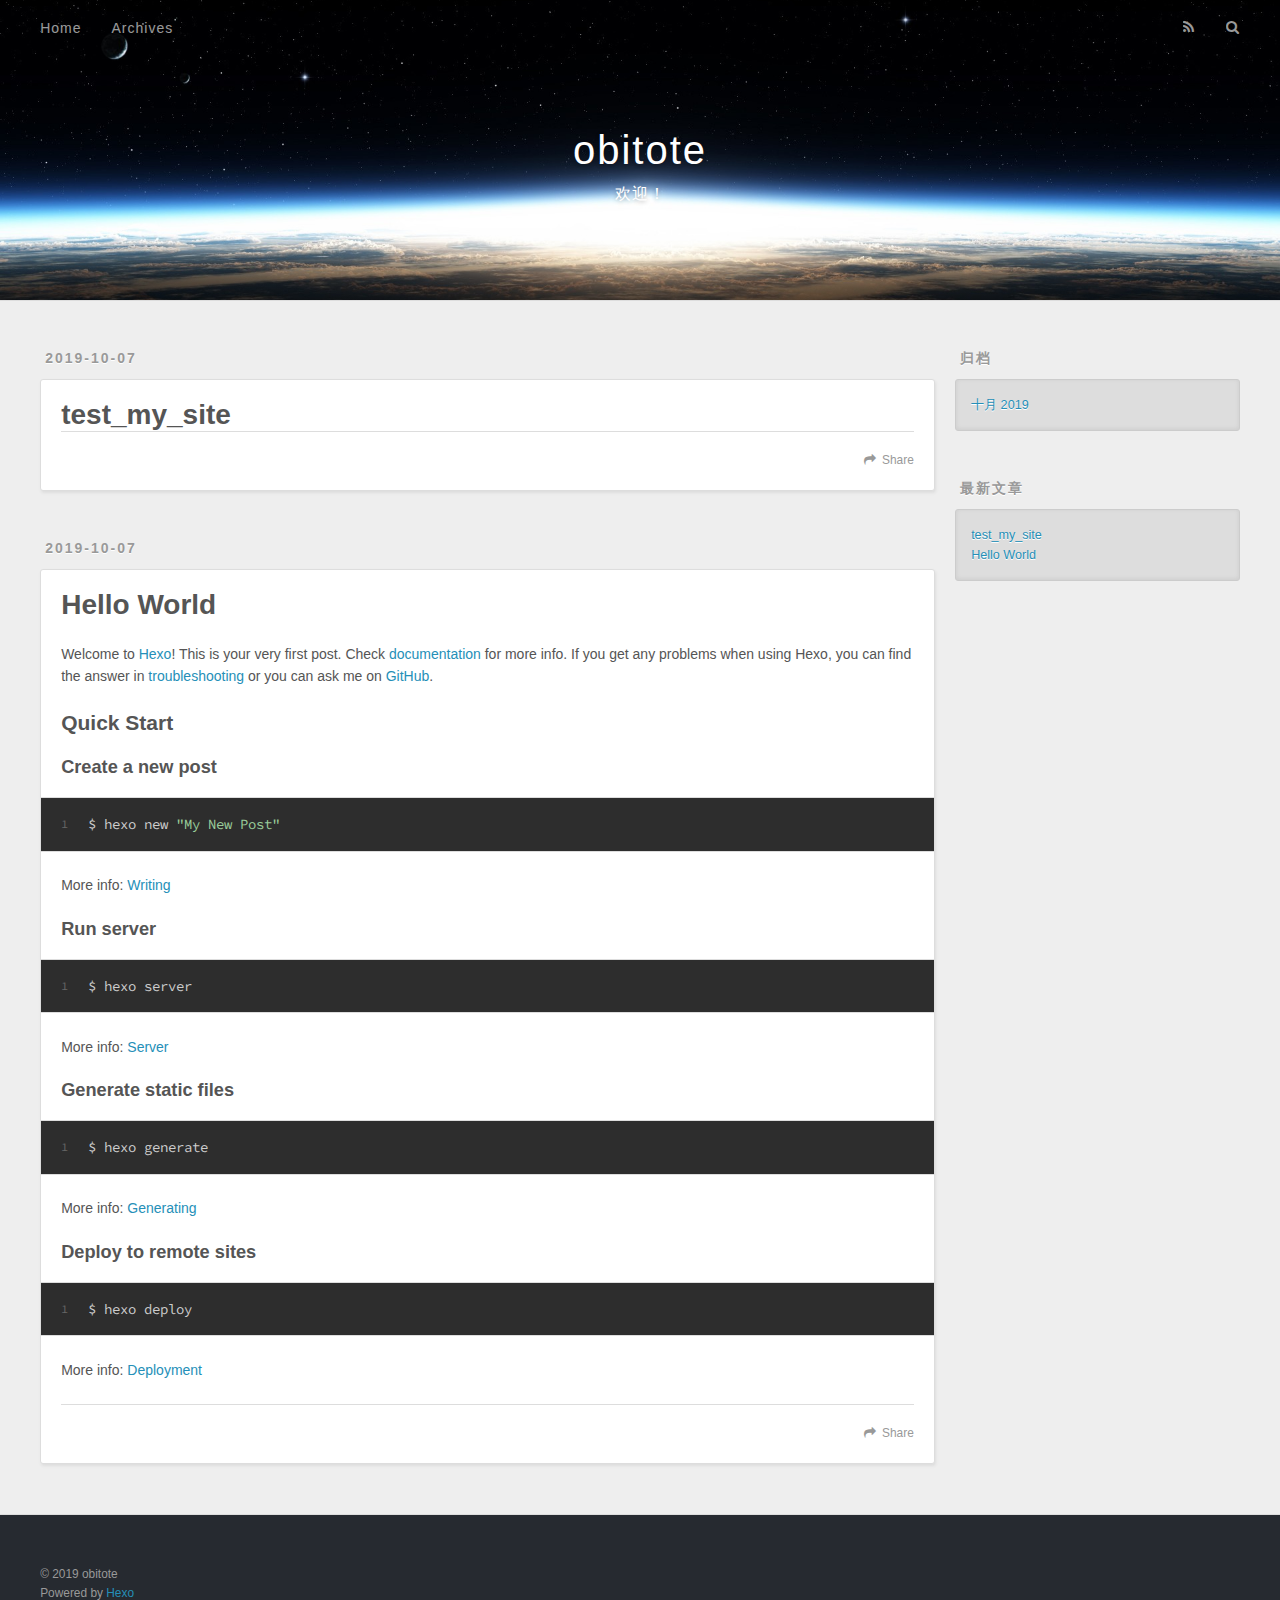
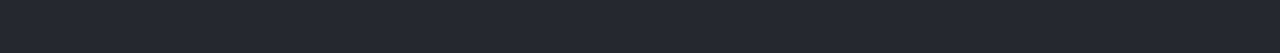
==== index.html @ b4981d72 "Site updated: 2019-10-07 01:46:26" ====
<!DOCTYPE html>
<html>
<head><meta name="generator" content="Hexo 3.9.0">
  <meta charset="utf-8">
  

  
  <title>obitote</title>
  <meta name="viewport" content="width=device-width, initial-scale=1, maximum-scale=1">
  <meta name="description" content="个人笔记记录">
<meta property="og:type" content="website">
<meta property="og:title" content="obitote">
<meta property="og:url" content="http://yoursite.com/index.html">
<meta property="og:site_name" content="obitote">
<meta property="og:description" content="个人笔记记录">
<meta property="og:locale" content="zh-CN">
<meta name="twitter:card" content="summary">
<meta name="twitter:title" content="obitote">
<meta name="twitter:description" content="个人笔记记录">
  
    <link rel="alternate" href="/atom.xml" title="obitote" type="application/atom+xml">
  
  
    <link rel="icon" href="/favicon.png">
  
  
    <link href="//fonts.googleapis.com/css?family=Source+Code+Pro" rel="stylesheet" type="text/css">
  
  <link rel="stylesheet" href="/css/style.css">
</head>
</html>
<body>
  <div id="container">
    <div id="wrap">
      <header id="header">
  <div id="banner"></div>
  <div id="header-outer" class="outer">
    <div id="header-title" class="inner">
      <h1 id="logo-wrap">
        <a href="/" id="logo">obitote</a>
      </h1>
      
        <h2 id="subtitle-wrap">
          <a href="/" id="subtitle">欢迎！</a>
        </h2>
      
    </div>
    <div id="header-inner" class="inner">
      <nav id="main-nav">
        <a id="main-nav-toggle" class="nav-icon"></a>
        
          <a class="main-nav-link" href="/">Home</a>
        
          <a class="main-nav-link" href="/archives">Archives</a>
        
      </nav>
      <nav id="sub-nav">
        
          <a id="nav-rss-link" class="nav-icon" href="/atom.xml" title="RSS Feed"></a>
        
        <a id="nav-search-btn" class="nav-icon" title="搜索"></a>
      </nav>
      <div id="search-form-wrap">
        <form action="//google.com/search" method="get" accept-charset="UTF-8" class="search-form"><input type="search" name="q" class="search-form-input" placeholder="Search"><button type="submit" class="search-form-submit">&#xF002;</button><input type="hidden" name="sitesearch" value="http://yoursite.com"></form>
      </div>
    </div>
  </div>
</header>
      <div class="outer">
        <section id="main">
  
    <article id="post-test-my-site" class="article article-type-post" itemscope itemprop="blogPost">
  <div class="article-meta">
    <a href="/2019/10/07/test-my-site/" class="article-date">
  <time datetime="2019-10-06T16:44:00.000Z" itemprop="datePublished">2019-10-07</time>
</a>
    
  </div>
  <div class="article-inner">
    
    
      <header class="article-header">
        
  
    <h1 itemprop="name">
      <a class="article-title" href="/2019/10/07/test-my-site/">test_my_site</a>
    </h1>
  

      </header>
    
    <div class="article-entry" itemprop="articleBody">
      
        
      
    </div>
    <footer class="article-footer">
      <a data-url="http://yoursite.com/2019/10/07/test-my-site/" data-id="ck1fa2sof0000igullxaq047h" class="article-share-link">Share</a>
      
      
    </footer>
  </div>
  
</article>


  
    <article id="post-hello-world" class="article article-type-post" itemscope itemprop="blogPost">
  <div class="article-meta">
    <a href="/2019/10/07/hello-world/" class="article-date">
  <time datetime="2019-10-06T16:20:06.942Z" itemprop="datePublished">2019-10-07</time>
</a>
    
  </div>
  <div class="article-inner">
    
    
      <header class="article-header">
        
  
    <h1 itemprop="name">
      <a class="article-title" href="/2019/10/07/hello-world/">Hello World</a>
    </h1>
  

      </header>
    
    <div class="article-entry" itemprop="articleBody">
      
        <p>Welcome to <a href="https://hexo.io/" target="_blank" rel="noopener">Hexo</a>! This is your very first post. Check <a href="https://hexo.io/docs/" target="_blank" rel="noopener">documentation</a> for more info. If you get any problems when using Hexo, you can find the answer in <a href="https://hexo.io/docs/troubleshooting.html" target="_blank" rel="noopener">troubleshooting</a> or you can ask me on <a href="https://github.com/hexojs/hexo/issues" target="_blank" rel="noopener">GitHub</a>.</p>
<h2 id="Quick-Start"><a href="#Quick-Start" class="headerlink" title="Quick Start"></a>Quick Start</h2><h3 id="Create-a-new-post"><a href="#Create-a-new-post" class="headerlink" title="Create a new post"></a>Create a new post</h3><figure class="highlight bash"><table><tr><td class="gutter"><pre><span class="line">1</span><br></pre></td><td class="code"><pre><span class="line">$ hexo new <span class="string">"My New Post"</span></span><br></pre></td></tr></table></figure>

<p>More info: <a href="https://hexo.io/docs/writing.html" target="_blank" rel="noopener">Writing</a></p>
<h3 id="Run-server"><a href="#Run-server" class="headerlink" title="Run server"></a>Run server</h3><figure class="highlight bash"><table><tr><td class="gutter"><pre><span class="line">1</span><br></pre></td><td class="code"><pre><span class="line">$ hexo server</span><br></pre></td></tr></table></figure>

<p>More info: <a href="https://hexo.io/docs/server.html" target="_blank" rel="noopener">Server</a></p>
<h3 id="Generate-static-files"><a href="#Generate-static-files" class="headerlink" title="Generate static files"></a>Generate static files</h3><figure class="highlight bash"><table><tr><td class="gutter"><pre><span class="line">1</span><br></pre></td><td class="code"><pre><span class="line">$ hexo generate</span><br></pre></td></tr></table></figure>

<p>More info: <a href="https://hexo.io/docs/generating.html" target="_blank" rel="noopener">Generating</a></p>
<h3 id="Deploy-to-remote-sites"><a href="#Deploy-to-remote-sites" class="headerlink" title="Deploy to remote sites"></a>Deploy to remote sites</h3><figure class="highlight bash"><table><tr><td class="gutter"><pre><span class="line">1</span><br></pre></td><td class="code"><pre><span class="line">$ hexo deploy</span><br></pre></td></tr></table></figure>

<p>More info: <a href="https://hexo.io/docs/deployment.html" target="_blank" rel="noopener">Deployment</a></p>

      
    </div>
    <footer class="article-footer">
      <a data-url="http://yoursite.com/2019/10/07/hello-world/" data-id="ck1fa2sok0001igul1ywec2we" class="article-share-link">Share</a>
      
      
    </footer>
  </div>
  
</article>


  


</section>
        
          <aside id="sidebar">
  
    

  
    

  
    
  
    
  <div class="widget-wrap">
    <h3 class="widget-title">归档</h3>
    <div class="widget">
      <ul class="archive-list"><li class="archive-list-item"><a class="archive-list-link" href="/archives/2019/10/">十月 2019</a></li></ul>
    </div>
  </div>


  
    
  <div class="widget-wrap">
    <h3 class="widget-title">最新文章</h3>
    <div class="widget">
      <ul>
        
          <li>
            <a href="/2019/10/07/test-my-site/">test_my_site</a>
          </li>
        
          <li>
            <a href="/2019/10/07/hello-world/">Hello World</a>
          </li>
        
      </ul>
    </div>
  </div>

  
</aside>
        
      </div>
      <footer id="footer">
  
  <div class="outer">
    <div id="footer-info" class="inner">
      &copy; 2019 obitote<br>
      Powered by <a href="http://hexo.io/" target="_blank">Hexo</a>
    </div>
  </div>
</footer>
    </div>
    <nav id="mobile-nav">
  
    <a href="/" class="mobile-nav-link">Home</a>
  
    <a href="/archives" class="mobile-nav-link">Archives</a>
  
</nav>
    

<script src="//ajax.googleapis.com/ajax/libs/jquery/2.0.3/jquery.min.js"></script>


  <link rel="stylesheet" href="/fancybox/jquery.fancybox.css">
  <script src="/fancybox/jquery.fancybox.pack.js"></script>


<script src="/js/script.js"></script>



  </div>
</body>
</html>
---- css/style.css ----
body {
  width: 100%;
}
body:before,
body:after {
  content: "";
  display: table;
}
body:after {
  clear: both;
}
html,
body,
div,
span,
applet,
object,
iframe,
h1,
h2,
h3,
h4,
h5,
h6,
p,
blockquote,
pre,
a,
abbr,
acronym,
address,
big,
cite,
code,
del,
dfn,
em,
img,
ins,
kbd,
q,
s,
samp,
small,
strike,
strong,
sub,
sup,
tt,
var,
dl,
dt,
dd,
ol,
ul,
li,
fieldset,
form,
label,
legend,
table,
caption,
tbody,
tfoot,
thead,
tr,
th,
td {
  margin: 0;
  padding: 0;
  border: 0;
  outline: 0;
  font-weight: inherit;
  font-style: inherit;
  font-family: inherit;
  font-size: 100%;
  vertical-align: baseline;
}
body {
  line-height: 1;
  color: #000;
  background: #fff;
}
ol,
ul {
  list-style: none;
}
table {
  border-collapse: separate;
  border-spacing: 0;
  vertical-align: middle;
}
caption,
th,
td {
  text-align: left;
  font-weight: normal;
  vertical-align: middle;
}
a img {
  border: none;
}
input,
button {
  margin: 0;
  padding: 0;
}
input::-moz-focus-inner,
button::-moz-focus-inner {
  border: 0;
  padding: 0;
}
@font-face {
  font-family: FontAwesome;
  font-style: normal;
  font-weight: normal;
  src: url("fonts/fontawesome-webfont.eot?v=#4.0.3");
  src: url("fonts/fontawesome-webfont.eot?#iefix&v=#4.0.3") format("embedded-opentype"), url("fonts/fontawesome-webfont.woff?v=#4.0.3") format("woff"), url("fonts/fontawesome-webfont.ttf?v=#4.0.3") format("truetype"), url("fonts/fontawesome-webfont.svg#fontawesomeregular?v=#4.0.3") format("svg");
}
html,
body,
#container {
  height: 100%;
}
body {
  background: #eee;
  font: 14px -apple-system, BlinkMacSystemFont, "Segoe UI", "Roboto", "Oxygen", "Ubuntu", "Cantarell", "Fira Sans", "Droid Sans", "Helvetica Neue", sans-serif;
  -webkit-text-size-adjust: 100%;
}
.outer {
  max-width: 1220px;
  margin: 0 auto;
  padding: 0 20px;
}
.outer:before,
.outer:after {
  content: "";
  display: table;
}
.outer:after {
  clear: both;
}
.inner {
  display: inline;
  float: left;
  width: 98.33333333333333%;
  margin: 0 0.833333333333333%;
}
.left,
.alignleft {
  float: left;
}
.right,
.alignright {
  float: right;
}
.clear {
  clear: both;
}
#container {
  position: relative;
}
.mobile-nav-on {
  overflow: hidden;
}
#wrap {
  height: 100%;
  width: 100%;
  position: absolute;
  top: 0;
  left: 0;
  -webkit-transition: 0.2s ease-out;
  -moz-transition: 0.2s ease-out;
  -ms-transition: 0.2s ease-out;
  transition: 0.2s ease-out;
  z-index: 1;
  background: #eee;
}
.mobile-nav-on #wrap {
  left: 280px;
}
@media screen and (min-width: 768px) {
  #main {
    display: inline;
    float: left;
    width: 73.33333333333333%;
    margin: 0 0.833333333333333%;
  }
}
.article-date,
.article-category-link,
.archive-year,
.widget-title {
  text-decoration: none;
  text-transform: uppercase;
  letter-spacing: 2px;
  color: #999;
  margin-bottom: 1em;
  margin-left: 5px;
  line-height: 1em;
  text-shadow: 0 1px #fff;
  font-weight: bold;
}
.article-inner,
.archive-article-inner {
  background: #fff;
  -webkit-box-shadow: 1px 2px 3px #ddd;
  box-shadow: 1px 2px 3px #ddd;
  border: 1px solid #ddd;
  border-radius: 3px;
}
.article-entry h1,
.widget h1 {
  font-size: 2em;
}
.article-entry h2,
.widget h2 {
  font-size: 1.5em;
}
.article-entry h3,
.widget h3 {
  font-size: 1.3em;
}
.article-entry h4,
.widget h4 {
  font-size: 1.2em;
}
.article-entry h5,
.widget h5 {
  font-size: 1em;
}
.article-entry h6,
.widget h6 {
  font-size: 1em;
  color: #999;
}
.article-entry hr,
.widget hr {
  border: 1px dashed #ddd;
}
.article-entry strong,
.widget strong {
  font-weight: bold;
}
.article-entry em,
.widget em,
.article-entry cite,
.widget cite {
  font-style: italic;
}
.article-entry sup,
.widget sup,
.article-entry sub,
.widget sub {
  font-size: 0.75em;
  line-height: 0;
  position: relative;
  vertical-align: baseline;
}
.article-entry sup,
.widget sup {
  top: -0.5em;
}
.article-entry sub,
.widget sub {
  bottom: -0.2em;
}
.article-entry small,
.widget small {
  font-size: 0.85em;
}
.article-entry acronym,
.widget acronym,
.article-entry abbr,
.widget abbr {
  border-bottom: 1px dotted;
}
.article-entry ul,
.widget ul,
.article-entry ol,
.widget ol,
.article-entry dl,
.widget dl {
  margin: 0 20px;
  line-height: 1.6em;
}
.article-entry ul ul,
.widget ul ul,
.article-entry ol ul,
.widget ol ul,
.article-entry ul ol,
.widget ul ol,
.article-entry ol ol,
.widget ol ol {
  margin-top: 0;
  margin-bottom: 0;
}
.article-entry ul,
.widget ul {
  list-style: disc;
}
.article-entry ol,
.widget ol {
  list-style: decimal;
}
.article-entry dt,
.widget dt {
  font-weight: bold;
}
#header {
  height: 300px;
  position: relative;
  border-bottom: 1px solid #ddd;
}
#header:before,
#header:after {
  content: "";
  position: absolute;
  left: 0;
  right: 0;
  height: 40px;
}
#header:before {
  top: 0;
  background: -webkit-linear-gradient(rgba(0,0,0,0.2), transparent);
  background: -moz-linear-gradient(rgba(0,0,0,0.2), transparent);
  background: -ms-linear-gradient(rgba(0,0,0,0.2), transparent);
  background: linear-gradient(rgba(0,0,0,0.2), transparent);
}
#header:after {
  bottom: 0;
  background: -webkit-linear-gradient(transparent, rgba(0,0,0,0.2));
  background: -moz-linear-gradient(transparent, rgba(0,0,0,0.2));
  background: -ms-linear-gradient(transparent, rgba(0,0,0,0.2));
  background: linear-gradient(transparent, rgba(0,0,0,0.2));
}
#header-outer {
  height: 100%;
  position: relative;
}
#header-inner {
  position: relative;
  overflow: hidden;
}
#banner {
  position: absolute;
  top: 0;
  left: 0;
  width: 100%;
  height: 100%;
  background: url("images/banner.jpg") center #000;
  -webkit-background-size: cover;
  -moz-background-size: cover;
  background-size: cover;
  z-index: -1;
}
#header-title {
  text-align: center;
  height: 40px;
  position: absolute;
  top: 50%;
  left: 0;
  margin-top: -20px;
}
#logo,
#subtitle {
  text-decoration: none;
  color: #fff;
  font-weight: 300;
  text-shadow: 0 1px 4px rgba(0,0,0,0.3);
}
#logo {
  font-size: 40px;
  line-height: 40px;
  letter-spacing: 2px;
}
#subtitle {
  font-size: 16px;
  line-height: 16px;
  letter-spacing: 1px;
}
#subtitle-wrap {
  margin-top: 16px;
}
#main-nav {
  float: left;
  margin-left: -15px;
}
.nav-icon,
.main-nav-link {
  float: left;
  color: #fff;
  opacity: 0.6;
  text-decoration: none;
  text-shadow: 0 1px rgba(0,0,0,0.2);
  -webkit-transition: opacity 0.2s;
  -moz-transition: opacity 0.2s;
  -ms-transition: opacity 0.2s;
  transition: opacity 0.2s;
  display: block;
  padding: 20px 15px;
}
.nav-icon:hover,
.main-nav-link:hover {
  opacity: 1;
}
.nav-icon {
  font-family: FontAwesome;
  text-align: center;
  font-size: 14px;
  width: 14px;
  height: 14px;
  padding: 20px 15px;
  position: relative;
  cursor: pointer;
}
.main-nav-link {
  font-weight: 300;
  letter-spacing: 1px;
}
@media screen and (max-width: 479px) {
  .main-nav-link {
    display: none;
  }
}
#main-nav-toggle {
  display: none;
}
#main-nav-toggle:before {
  content: "\f0c9";
}
@media screen and (max-width: 479px) {
  #main-nav-toggle {
    display: block;
  }
}
#sub-nav {
  float: right;
  margin-right: -15px;
}
#nav-rss-link:before {
  content: "\f09e";
}
#nav-search-btn:before {
  content: "\f002";
}
#search-form-wrap {
  position: absolute;
  top: 15px;
  width: 150px;
  height: 30px;
  right: -150px;
  opacity: 0;
  -webkit-transition: 0.2s ease-out;
  -moz-transition: 0.2s ease-out;
  -ms-transition: 0.2s ease-out;
  transition: 0.2s ease-out;
}
#search-form-wrap.on {
  opacity: 1;
  right: 0;
}
@media screen and (max-width: 479px) {
  #search-form-wrap {
    width: 100%;
    right: -100%;
  }
}
.search-form {
  position: absolute;
  top: 0;
  left: 0;
  right: 0;
  background: #fff;
  padding: 5px 15px;
  border-radius: 15px;
  -webkit-box-shadow: 0 0 10px rgba(0,0,0,0.3);
  box-shadow: 0 0 10px rgba(0,0,0,0.3);
}
.search-form-input {
  border: none;
  background: none;
  color: #555;
  width: 100%;
  font: 13px -apple-system, BlinkMacSystemFont, "Segoe UI", "Roboto", "Oxygen", "Ubuntu", "Cantarell", "Fira Sans", "Droid Sans", "Helvetica Neue", sans-serif;
  outline: none;
}
.search-form-input::-webkit-search-results-decoration,
.search-form-input::-webkit-search-cancel-button {
  -webkit-appearance: none;
}
.search-form-submit {
  position: absolute;
  top: 50%;
  right: 10px;
  margin-top: -7px;
  font: 13px FontAwesome;
  border: none;
  background: none;
  color: #bbb;
  cursor: pointer;
}
.search-form-submit:hover,
.search-form-submit:focus {
  color: #777;
}
.article {
  margin: 50px 0;
}
.article-inner {
  overflow: hidden;
}
.article-meta:before,
.article-meta:after {
  content: "";
  display: table;
}
.article-meta:after {
  clear: both;
}
.article-date {
  float: left;
}
.article-category {
  float: left;
  line-height: 1em;
  color: #ccc;
  text-shadow: 0 1px #fff;
  margin-left: 8px;
}
.article-category:before {
  content: "\2022";
}
.article-category-link {
  margin: 0 12px 1em;
}
.article-header {
  padding: 20px 20px 0;
}
.article-title {
  text-decoration: none;
  font-size: 2em;
  font-weight: bold;
  color: #555;
  line-height: 1.1em;
  -webkit-transition: color 0.2s;
  -moz-transition: color 0.2s;
  -ms-transition: color 0.2s;
  transition: color 0.2s;
}
a.article-title:hover {
  color: #258fb8;
}
.article-entry {
  color: #555;
  padding: 0 20px;
}
.article-entry:before,
.article-entry:after {
  content: "";
  display: table;
}
.article-entry:after {
  clear: both;
}
.article-entry p,
.article-entry table {
  line-height: 1.6em;
  margin: 1.6em 0;
}
.article-entry h1,
.article-entry h2,
.article-entry h3,
.article-entry h4,
.article-entry h5,
.article-entry h6 {
  font-weight: bold;
}
.article-entry h1,
.article-entry h2,
.article-entry h3,
.article-entry h4,
.article-entry h5,
.article-entry h6 {
  line-height: 1.1em;
  margin: 1.1em 0;
}
.article-entry a {
  color: #258fb8;
  text-decoration: none;
}
.article-entry a:hover {
  text-decoration: underline;
}
.article-entry ul,
.article-entry ol,
.article-entry dl {
  margin-top: 1.6em;
  margin-bottom: 1.6em;
}
.article-entry img,
.article-entry video {
  max-width: 100%;
  height: auto;
  display: block;
  margin: auto;
}
.article-entry iframe {
  border: none;
}
.article-entry table {
  width: 100%;
  border-collapse: collapse;
  border-spacing: 0;
}
.article-entry th {
  font-weight: bold;
  border-bottom: 3px solid #ddd;
  padding-bottom: 0.5em;
}
.article-entry td {
  border-bottom: 1px solid #ddd;
  padding: 10px 0;
}
.article-entry blockquote {
  font-family: Georgia, "Times New Roman", serif;
  font-size: 1.4em;
  margin: 1.6em 20px;
  text-align: center;
}
.article-entry blockquote footer {
  font-size: 14px;
  margin: 1.6em 0;
  font-family: -apple-system, BlinkMacSystemFont, "Segoe UI", "Roboto", "Oxygen", "Ubuntu", "Cantarell", "Fira Sans", "Droid Sans", "Helvetica Neue", sans-serif;
}
.article-entry blockquote footer cite:before {
  content: "—";
  padding: 0 0.5em;
}
.article-entry .pullquote {
  text-align: left;
  width: 45%;
  margin: 0;
}
.article-entry .pullquote.left {
  margin-left: 0.5em;
  margin-right: 1em;
}
.article-entry .pullquote.right {
  margin-right: 0.5em;
  margin-left: 1em;
}
.article-entry .caption {
  color: #999;
  display: block;
  font-size: 0.9em;
  margin-top: 0.5em;
  position: relative;
  text-align: center;
}
.article-entry .video-container {
  position: relative;
  padding-top: 56.25%;
  height: 0;
  overflow: hidden;
}
.article-entry .video-container iframe,
.article-entry .video-container object,
.article-entry .video-container embed {
  position: absolute;
  top: 0;
  left: 0;
  width: 100%;
  height: 100%;
  margin-top: 0;
}
.article-more-link a {
  display: inline-block;
  line-height: 1em;
  padding: 6px 15px;
  border-radius: 15px;
  background: #eee;
  color: #999;
  text-shadow: 0 1px #fff;
  text-decoration: none;
}
.article-more-link a:hover {
  background: #258fb8;
  color: #fff;
  text-decoration: none;
  text-shadow: 0 1px #1e7293;
}
.article-footer {
  font-size: 0.85em;
  line-height: 1.6em;
  border-top: 1px solid #ddd;
  padding-top: 1.6em;
  margin: 0 20px 20px;
}
.article-footer:before,
.article-footer:after {
  content: "";
  display: table;
}
.article-footer:after {
  clear: both;
}
.article-footer a {
  color: #999;
  text-decoration: none;
}
.article-footer a:hover {
  color: #555;
}
.article-tag-list-item {
  float: left;
  margin-right: 10px;
}
.article-tag-list-link:before {
  content: "#";
}
.article-comment-link {
  float: right;
}
.article-comment-link:before {
  content: "\f075";
  font-family: FontAwesome;
  padding-right: 8px;
}
.article-share-link {
  cursor: pointer;
  float: right;
  margin-left: 20px;
}
.article-share-link:before {
  content: "\f064";
  font-family: FontAwesome;
  padding-right: 6px;
}
#article-nav {
  position: relative;
}
#article-nav:before,
#article-nav:after {
  content: "";
  display: table;
}
#article-nav:after {
  clear: both;
}
@media screen and (min-width: 768px) {
  #article-nav {
    margin: 50px 0;
  }
  #article-nav:before {
    width: 8px;
    height: 8px;
    position: absolute;
    top: 50%;
    left: 50%;
    margin-top: -4px;
    margin-left: -4px;
    content: "";
    border-radius: 50%;
    background: #ddd;
    -webkit-box-shadow: 0 1px 2px #fff;
    box-shadow: 0 1px 2px #fff;
  }
}
.article-nav-link-wrap {
  text-decoration: none;
  text-shadow: 0 1px #fff;
  color: #999;
  -webkit-box-sizing: border-box;
  -moz-box-sizing: border-box;
  box-sizing: border-box;
  margin-top: 50px;
  text-align: center;
  display: block;
}
.article-nav-link-wrap:hover {
  color: #555;
}
@media screen and (min-width: 768px) {
  .article-nav-link-wrap {
    width: 50%;
    margin-top: 0;
  }
}
@media screen and (min-width: 768px) {
  #article-nav-newer {
    float: left;
    text-align: right;
    padding-right: 20px;
  }
}
@media screen and (min-width: 768px) {
  #article-nav-older {
    float: right;
    text-align: left;
    padding-left: 20px;
  }
}
.article-nav-caption {
  text-transform: uppercase;
  letter-spacing: 2px;
  color: #ddd;
  line-height: 1em;
  font-weight: bold;
}
#article-nav-newer .article-nav-caption {
  margin-right: -2px;
}
.article-nav-title {
  font-size: 0.85em;
  line-height: 1.6em;
  margin-top: 0.5em;
}
.article-share-box {
  position: absolute;
  display: none;
  background: #fff;
  -webkit-box-shadow: 1px 2px 10px rgba(0,0,0,0.2);
  box-shadow: 1px 2px 10px rgba(0,0,0,0.2);
  border-radius: 3px;
  margin-left: -145px;
  overflow: hidden;
  z-index: 1;
}
.article-share-box.on {
  display: block;
}
.article-share-input {
  width: 100%;
  background: none;
  -webkit-box-sizing: border-box;
  -moz-box-sizing: border-box;
  box-sizing: border-box;
  font: 14px -apple-system, BlinkMacSystemFont, "Segoe UI", "Roboto", "Oxygen", "Ubuntu", "Cantarell", "Fira Sans", "Droid Sans", "Helvetica Neue", sans-serif;
  padding: 0 15px;
  color: #555;
  outline: none;
  border: 1px solid #ddd;
  border-radius: 3px 3px 0 0;
  height: 36px;
  line-height: 36px;
}
.article-share-links {
  background: #eee;
}
.article-share-links:before,
.article-share-links:after {
  content: "";
  display: table;
}
.article-share-links:after {
  clear: both;
}
.article-share-twitter,
.article-share-facebook,
.article-share-pinterest,
.article-share-google {
  width: 50px;
  height: 36px;
  display: block;
  float: left;
  position: relative;
  color: #999;
  text-shadow: 0 1px #fff;
}
.article-share-twitter:before,
.article-share-facebook:before,
.article-share-pinterest:before,
.article-share-google:before {
  font-size: 20px;
  font-family: FontAwesome;
  width: 20px;
  height: 20px;
  position: absolute;
  top: 50%;
  left: 50%;
  margin-top: -10px;
  margin-left: -10px;
  text-align: center;
}
.article-share-twitter:hover,
.article-share-facebook:hover,
.article-share-pinterest:hover,
.article-share-google:hover {
  color: #fff;
}
.article-share-twitter:before {
  content: "\f099";
}
.article-share-twitter:hover {
  background: #00aced;
  text-shadow: 0 1px #008abe;
}
.article-share-facebook:before {
  content: "\f09a";
}
.article-share-facebook:hover {
  background: #3b5998;
  text-shadow: 0 1px #2f477a;
}
.article-share-pinterest:before {
  content: "\f0d2";
}
.article-share-pinterest:hover {
  background: #cb2027;
  text-shadow: 0 1px #a21a1f;
}
.article-share-google:before {
  content: "\f0d5";
}
.article-share-google:hover {
  background: #dd4b39;
  text-shadow: 0 1px #be3221;
}
.article-gallery {
  background: #000;
  position: relative;
}
.article-gallery-photos {
  position: relative;
  overflow: hidden;
}
.article-gallery-img {
  display: none;
  max-width: 100%;
}
.article-gallery-img:first-child {
  display: block;
}
.article-gallery-img.loaded {
  position: absolute;
  display: block;
}
.article-gallery-img img {
  display: block;
  max-width: 100%;
  margin: 0 auto;
}
#comments {
  background: #fff;
  -webkit-box-shadow: 1px 2px 3px #ddd;
  box-shadow: 1px 2px 3px #ddd;
  padding: 20px;
  border: 1px solid #ddd;
  border-radius: 3px;
  margin: 50px 0;
}
#comments a {
  color: #258fb8;
}
.archives-wrap {
  margin: 50px 0;
}
.archives:before,
.archives:after {
  content: "";
  display: table;
}
.archives:after {
  clear: both;
}
.archive-year-wrap {
  margin-bottom: 1em;
}
.archives {
  -webkit-column-gap: 10px;
  -moz-column-gap: 10px;
  column-gap: 10px;
}
@media screen and (min-width: 480px) and (max-width: 767px) {
  .archives {
    -webkit-column-count: 2;
    -moz-column-count: 2;
    column-count: 2;
  }
}
@media screen and (min-width: 768px) {
  .archives {
    -webkit-column-count: 3;
    -moz-column-count: 3;
    column-count: 3;
  }
}
.archive-article {
  -webkit-column-break-inside: avoid;
  page-break-inside: avoid;
  overflow: hidden;
  break-inside: avoid-column;
}
.archive-article-inner {
  padding: 10px;
  margin-bottom: 15px;
}
.archive-article-title {
  text-decoration: none;
  font-weight: bold;
  color: #555;
  -webkit-transition: color 0.2s;
  -moz-transition: color 0.2s;
  -ms-transition: color 0.2s;
  transition: color 0.2s;
  line-height: 1.6em;
}
.archive-article-title:hover {
  color: #258fb8;
}
.archive-article-footer {
  margin-top: 1em;
}
.archive-article-date {
  color: #999;
  text-decoration: none;
  font-size: 0.85em;
  line-height: 1em;
  margin-bottom: 0.5em;
  display: block;
}
#page-nav {
  margin: 50px auto;
  background: #fff;
  -webkit-box-shadow: 1px 2px 3px #ddd;
  box-shadow: 1px 2px 3px #ddd;
  border: 1px solid #ddd;
  border-radius: 3px;
  text-align: center;
  color: #999;
  overflow: hidden;
}
#page-nav:before,
#page-nav:after {
  content: "";
  display: table;
}
#page-nav:after {
  clear: both;
}
#page-nav a,
#page-nav span {
  padding: 10px 20px;
  line-height: 1;
  height: 2ex;
}
#page-nav a {
  color: #999;
  text-decoration: none;
}
#page-nav a:hover {
  background: #999;
  color: #fff;
}
#page-nav .prev {
  float: left;
}
#page-nav .next {
  float: right;
}
#page-nav .page-number {
  display: inline-block;
}
@media screen and (max-width: 479px) {
  #page-nav .page-number {
    display: none;
  }
}
#page-nav .current {
  color: #555;
  font-weight: bold;
}
#page-nav .space {
  color: #ddd;
}
#footer {
  background: #262a30;
  padding: 50px 0;
  border-top: 1px solid #ddd;
  color: #999;
}
#footer a {
  color: #258fb8;
  text-decoration: none;
}
#footer a:hover {
  text-decoration: underline;
}
#footer-info {
  line-height: 1.6em;
  font-size: 0.85em;
}
.article-entry pre,
.article-entry .highlight {
  background: #2d2d2d;
  margin: 0 -20px;
  padding: 15px 20px;
  border-style: solid;
  border-color: #ddd;
  border-width: 1px 0;
  overflow: auto;
  color: #ccc;
  line-height: 22.400000000000002px;
}
.article-entry .highlight .gutter pre,
.article-entry .gist .gist-file .gist-data .line-numbers {
  color: #666;
  font-size: 0.85em;
}
.article-entry pre,
.article-entry code {
  font-family: "Source Code Pro", Consolas, Monaco, Menlo, Consolas, monospace;
}
.article-entry code {
  background: #eee;
  text-shadow: 0 1px #fff;
  padding: 0 0.3em;
}
.article-entry pre code {
  background: none;
  text-shadow: none;
  padding: 0;
}
.article-entry .highlight pre {
  border: none;
  margin: 0;
  padding: 0;
}
.article-entry .highlight table {
  margin: 0;
  width: auto;
}
.article-entry .highlight td {
  border: none;
  padding: 0;
}
.article-entry .highlight figcaption {
  font-size: 0.85em;
  color: #999;
  line-height: 1em;
  margin-bottom: 1em;
}
.article-entry .highlight figcaption:before,
.article-entry .highlight figcaption:after {
  content: "";
  display: table;
}
.article-entry .highlight figcaption:after {
  clear: both;
}
.article-entry .highlight figcaption a {
  float: right;
}
.article-entry .highlight .gutter pre {
  text-align: right;
  padding-right: 20px;
}
.article-entry .highlight .line {
  height: 22.400000000000002px;
}
.article-entry .highlight .line.marked {
  background: #515151;
}
.article-entry .gist {
  margin: 0 -20px;
  border-style: solid;
  border-color: #ddd;
  border-width: 1px 0;
  background: #2d2d2d;
  padding: 15px 20px 15px 0;
}
.article-entry .gist .gist-file {
  border: none;
  font-family: "Source Code Pro", Consolas, Monaco, Menlo, Consolas, monospace;
  margin: 0;
}
.article-entry .gist .gist-file .gist-data {
  background: none;
  border: none;
}
.article-entry .gist .gist-file .gist-data .line-numbers {
  background: none;
  border: none;
  padding: 0 20px 0 0;
}
.article-entry .gist .gist-file .gist-data .line-data {
  padding: 0 !important;
}
.article-entry .gist .gist-file .highlight {
  margin: 0;
  padding: 0;
  border: none;
}
.article-entry .gist .gist-file .gist-meta {
  background: #2d2d2d;
  color: #999;
  font: 0.85em -apple-system, BlinkMacSystemFont, "Segoe UI", "Roboto", "Oxygen", "Ubuntu", "Cantarell", "Fira Sans", "Droid Sans", "Helvetica Neue", sans-serif;
  text-shadow: 0 0;
  padding: 0;
  margin-top: 1em;
  margin-left: 20px;
}
.article-entry .gist .gist-file .gist-meta a {
  color: #258fb8;
  font-weight: normal;
}
.article-entry .gist .gist-file .gist-meta a:hover {
  text-decoration: underline;
}
pre .comment,
pre .title {
  color: #999;
}
pre .variable,
pre .attribute,
pre .tag,
pre .regexp,
pre .ruby .constant,
pre .xml .tag .title,
pre .xml .pi,
pre .xml .doctype,
pre .html .doctype,
pre .css .id,
pre .css .class,
pre .css .pseudo {
  color: #f2777a;
}
pre .number,
pre .preprocessor,
pre .built_in,
pre .literal,
pre .params,
pre .constant {
  color: #f99157;
}
pre .class,
pre .ruby .class .title,
pre .css .rules .attribute {
  color: #9c9;
}
pre .string,
pre .value,
pre .inheritance,
pre .header,
pre .ruby .symbol,
pre .xml .cdata {
  color: #9c9;
}
pre .css .hexcolor {
  color: #6cc;
}
pre .function,
pre .python .decorator,
pre .python .title,
pre .ruby .function .title,
pre .ruby .title .keyword,
pre .perl .sub,
pre .javascript .title,
pre .coffeescript .title {
  color: #69c;
}
pre .keyword,
pre .javascript .function {
  color: #c9c;
}
@media screen and (max-width: 479px) {
  #mobile-nav {
    position: absolute;
    top: 0;
    left: 0;
    width: 280px;
    height: 100%;
    background: #191919;
    border-right: 1px solid #fff;
  }
}
@media screen and (max-width: 479px) {
  .mobile-nav-link {
    display: block;
    color: #999;
    text-decoration: none;
    padding: 15px 20px;
    font-weight: bold;
  }
  .mobile-nav-link:hover {
    color: #fff;
  }
}
@media screen and (min-width: 768px) {
  #sidebar {
    display: inline;
    float: left;
    width: 23.333333333333332%;
    margin: 0 0.833333333333333%;
  }
}
.widget-wrap {
  margin: 50px 0;
}
.widget {
  color: #777;
  text-shadow: 0 1px #fff;
  background: #ddd;
  -webkit-box-shadow: 0 -1px 4px #ccc inset;
  box-shadow: 0 -1px 4px #ccc inset;
  border: 1px solid #ccc;
  padding: 15px;
  border-radius: 3px;
}
.widget a {
  color: #258fb8;
  text-decoration: none;
}
.widget a:hover {
  text-decoration: underline;
}
.widget ul ul,
.widget ol ul,
.widget dl ul,
.widget ul ol,
.widget ol ol,
.widget dl ol,
.widget ul dl,
.widget ol dl,
.widget dl dl {
  margin-left: 15px;
  list-style: disc;
}
.widget {
  line-height: 1.6em;
  word-wrap: break-word;
  font-size: 0.9em;
}
.widget ul,
.widget ol {
  list-style: none;
  margin: 0;
}
.widget ul ul,
.widget ol ul,
.widget ul ol,
.widget ol ol {
  margin: 0 20px;
}
.widget ul ul,
.widget ol ul {
  list-style: disc;
}
.widget ul ol,
.widget ol ol {
  list-style: decimal;
}
.category-list-count,
.tag-list-count,
.archive-list-count {
  padding-left: 5px;
  color: #999;
  font-size: 0.85em;
}
.category-list-count:before,
.tag-list-count:before,
.archive-list-count:before {
  content: "(";
}
.category-list-count:after,
.tag-list-count:after,
.archive-list-count:after {
  content: ")";
}
.tagcloud a {
  margin-right: 5px;
  display: inline-block;
}
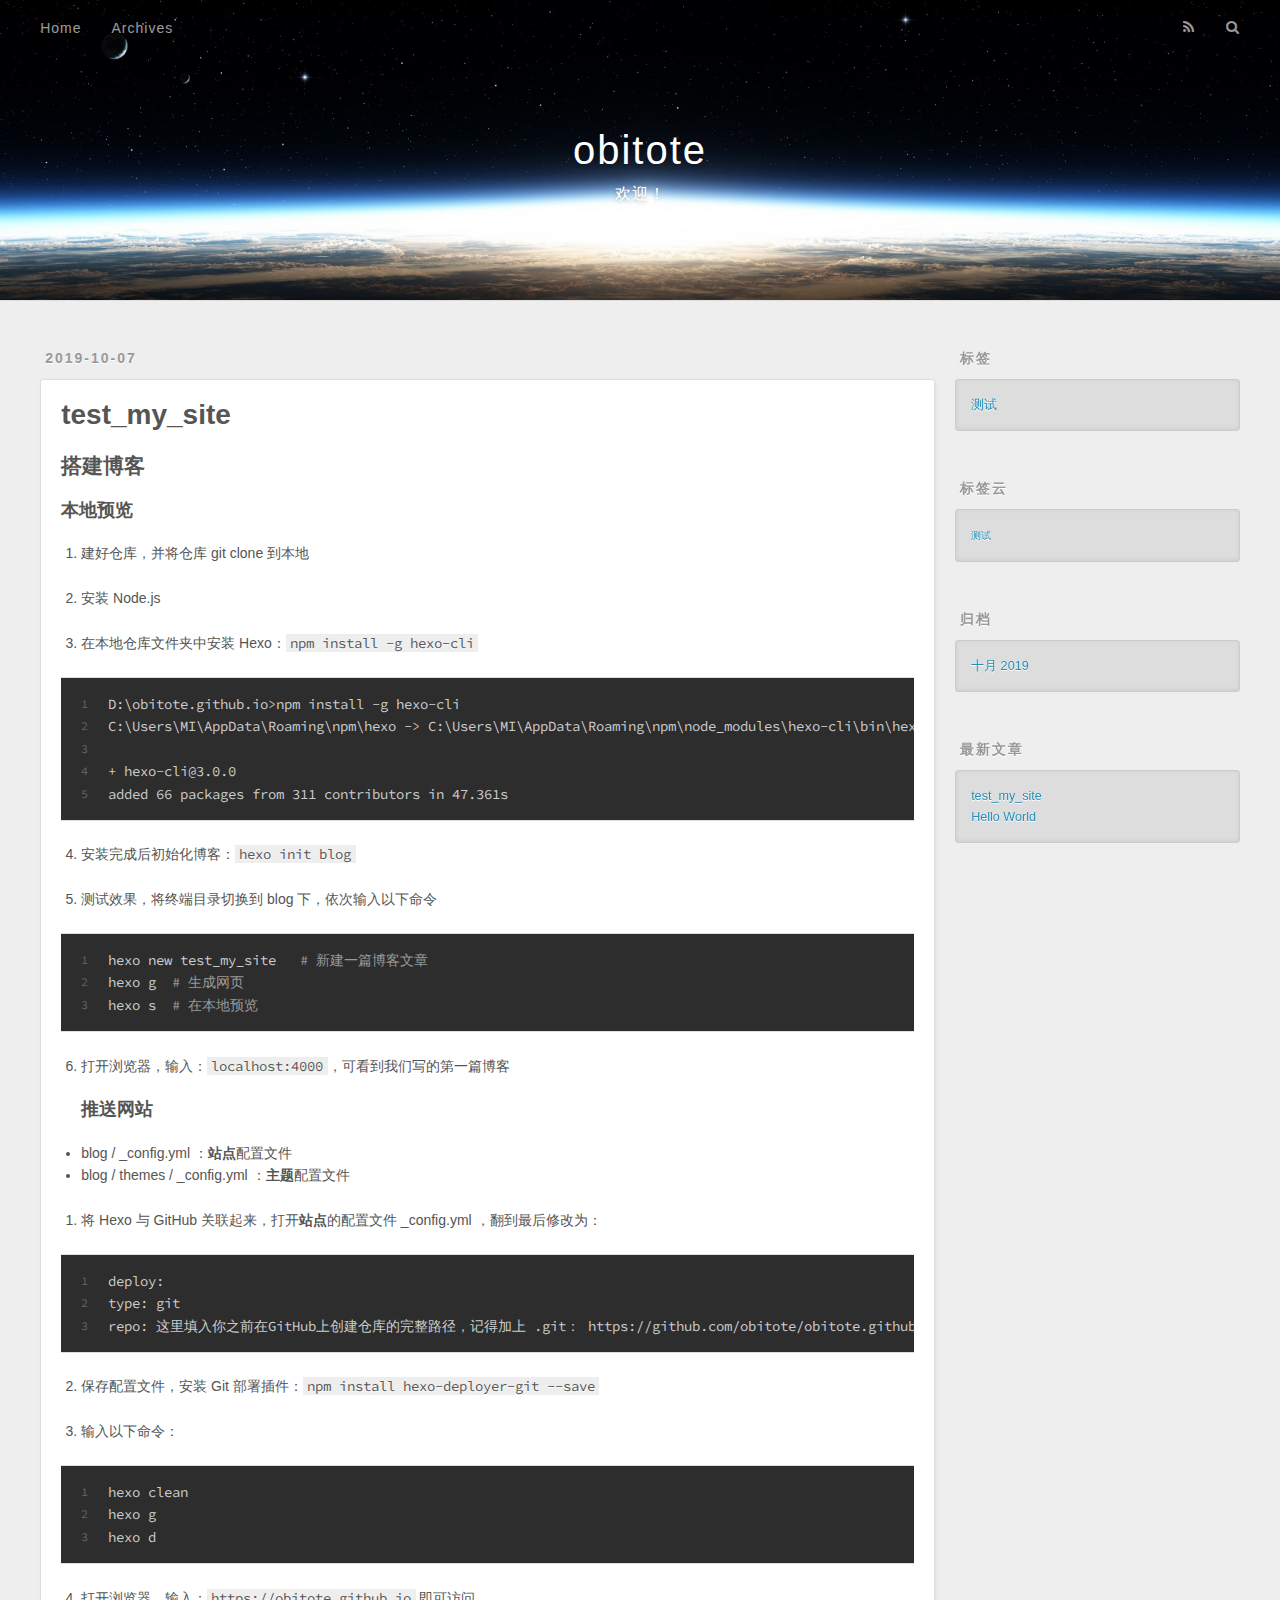
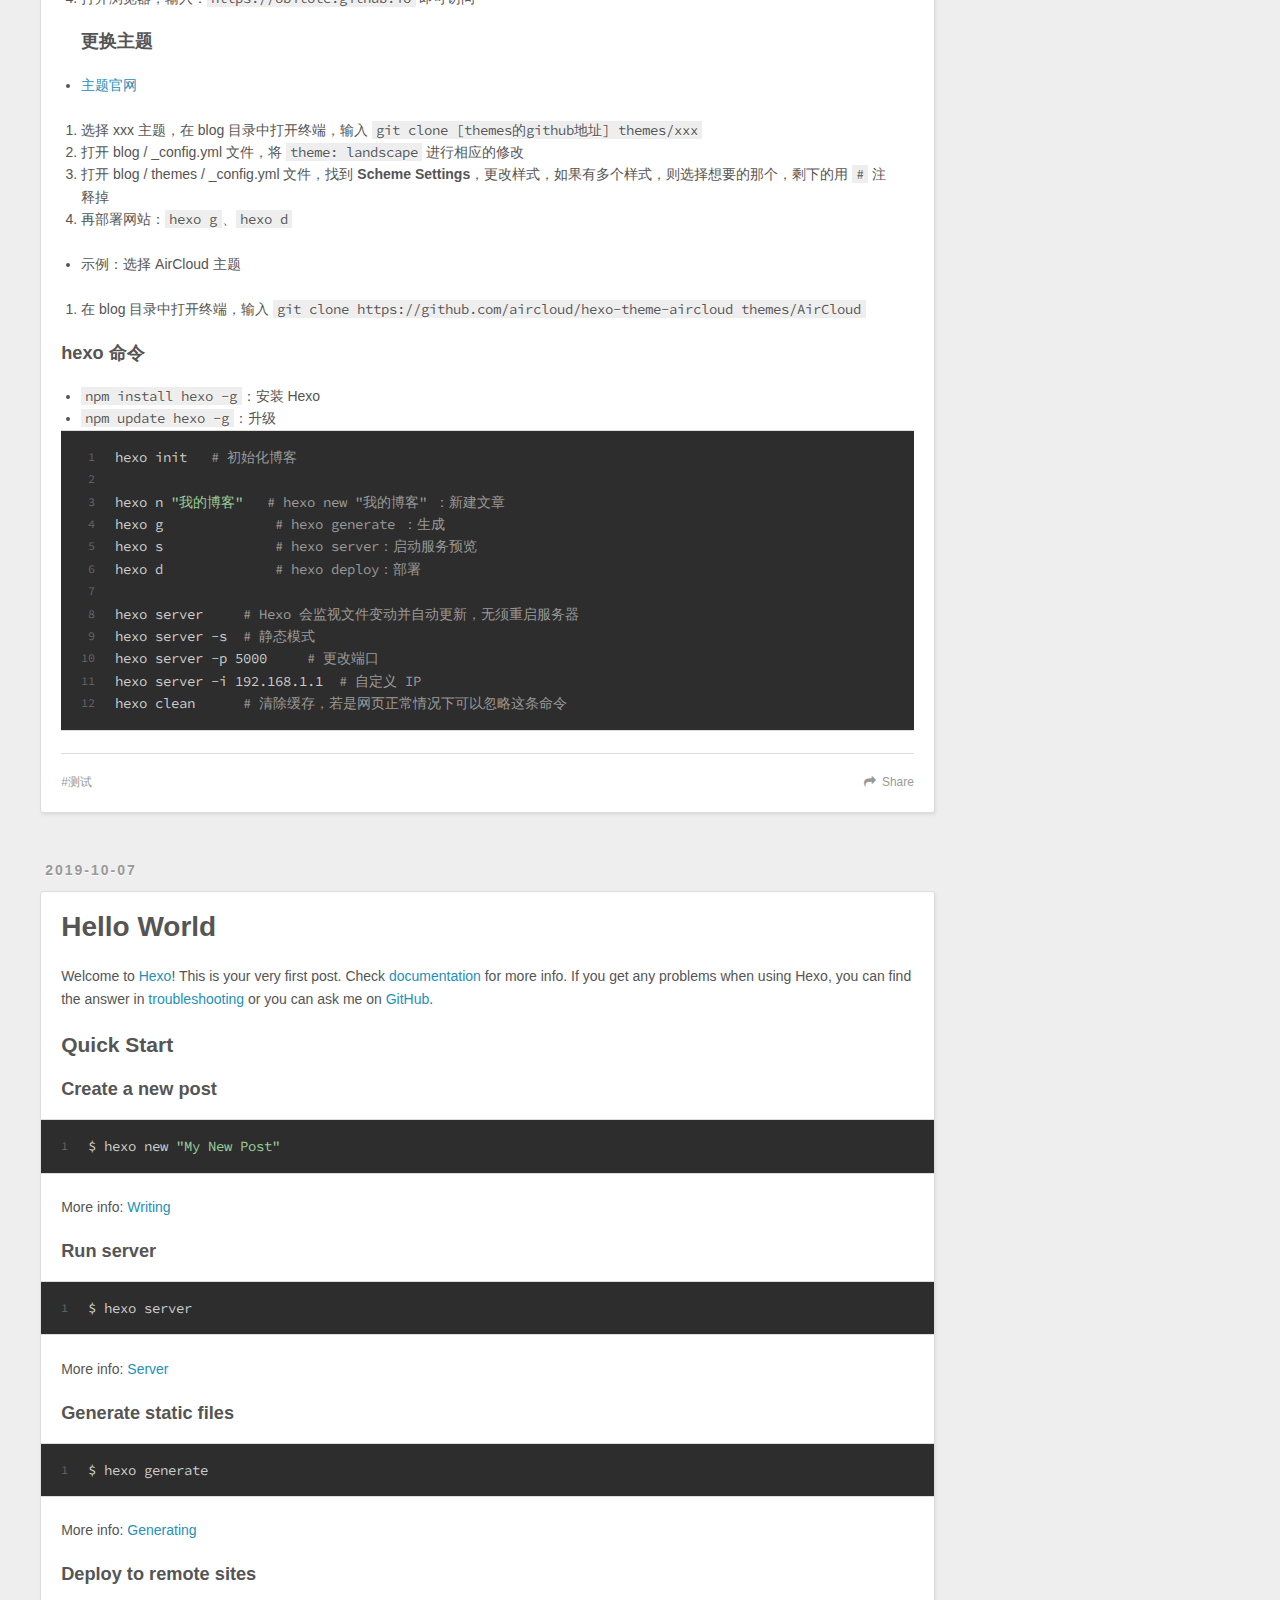
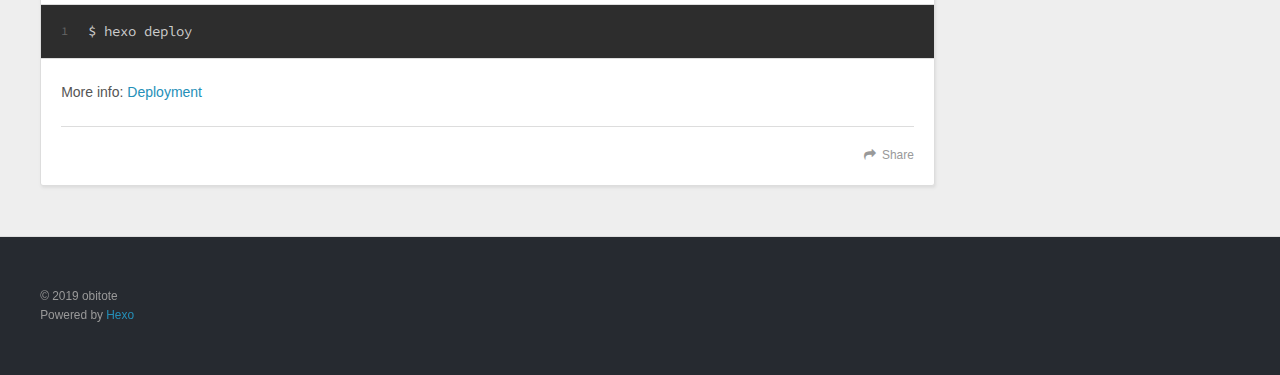
==== commit fa3e3ec0: "Site updated: 2019-10-07 01:54:32" ====
--- a/index.html
+++ b/index.html
@@ -91,13 +91,66 @@
     
     <div class="article-entry" itemprop="articleBody">
       
-        
+        <h2 id="搭建博客"><a href="#搭建博客" class="headerlink" title="搭建博客"></a>搭建博客</h2><h3 id="本地预览"><a href="#本地预览" class="headerlink" title="本地预览"></a>本地预览</h3><ol>
+<li><p>建好仓库，并将仓库 git clone 到本地</p>
+</li>
+<li><p>安装 Node.js</p>
+</li>
+<li><p>在本地仓库文件夹中安装 Hexo：<code>npm install -g hexo-cli</code></p>
+<figure class="highlight plain"><table><tr><td class="gutter"><pre><span class="line">1</span><br><span class="line">2</span><br><span class="line">3</span><br><span class="line">4</span><br><span class="line">5</span><br></pre></td><td class="code"><pre><span class="line">D:\obitote.github.io&gt;npm install -g hexo-cli</span><br><span class="line">C:\Users\MI\AppData\Roaming\npm\hexo -&gt; C:\Users\MI\AppData\Roaming\npm\node_modules\hexo-cli\bin\hexo                   npm WARN optional SKIPPING OPTIONAL DEPENDENCY: fsevents@2.1.0 (node_modules\hexo-cli\node_modules\fsevents):            npm WARN notsup SKIPPING OPTIONAL DEPENDENCY: Unsupported platform for fsevents@2.1.0: wanted &#123;&quot;os&quot;:&quot;darwin&quot;,&quot;arch&quot;:&quot;any&quot;&#125; (current: &#123;&quot;os&quot;:&quot;win32&quot;,&quot;arch&quot;:&quot;x64&quot;&#125;)</span><br><span class="line"></span><br><span class="line">+ hexo-cli@3.0.0</span><br><span class="line">added 66 packages from 311 contributors in 47.361s</span><br></pre></td></tr></table></figure>
+</li>
+<li><p>安装完成后初始化博客：<code>hexo init blog</code></p>
+</li>
+<li><p>测试效果，将终端目录切换到 blog 下，依次输入以下命令</p>
+<figure class="highlight bash"><table><tr><td class="gutter"><pre><span class="line">1</span><br><span class="line">2</span><br><span class="line">3</span><br></pre></td><td class="code"><pre><span class="line">hexo new test_my_site   <span class="comment"># 新建一篇博客文章</span></span><br><span class="line">hexo g  <span class="comment"># 生成网页</span></span><br><span class="line">hexo s  <span class="comment"># 在本地预览</span></span><br></pre></td></tr></table></figure>
+</li>
+<li><p>打开浏览器，输入：<code>localhost:4000</code>，可看到我们写的第一篇博客</p>
+<h3 id="推送网站"><a href="#推送网站" class="headerlink" title="推送网站"></a>推送网站</h3></li>
+</ol>
+<ul>
+<li>blog / _config.yml ：<strong>站点</strong>配置文件</li>
+<li>blog / themes / _config.yml ：<strong>主题</strong>配置文件</li>
+</ul>
+<ol>
+<li><p>将 Hexo 与 GitHub 关联起来，打开<strong>站点</strong>的配置文件 _config.yml ，翻到最后修改为：</p>
+<figure class="highlight plain"><table><tr><td class="gutter"><pre><span class="line">1</span><br><span class="line">2</span><br><span class="line">3</span><br></pre></td><td class="code"><pre><span class="line">deploy: </span><br><span class="line">type: git</span><br><span class="line">repo: 这里填入你之前在GitHub上创建仓库的完整路径，记得加上 .git： https://github.com/obitote/obitote.github.io.git</span><br></pre></td></tr></table></figure>
+</li>
+<li><p>保存配置文件，安装 Git 部署插件：<code>npm install hexo-deployer-git --save</code></p>
+</li>
+<li><p>输入以下命令：</p>
+<figure class="highlight plain"><table><tr><td class="gutter"><pre><span class="line">1</span><br><span class="line">2</span><br><span class="line">3</span><br></pre></td><td class="code"><pre><span class="line">hexo clean </span><br><span class="line">hexo g </span><br><span class="line">hexo d</span><br></pre></td></tr></table></figure>
+</li>
+<li><p>打开浏览器，输入：<code>https://obitote.github.io</code> 即可访问</p>
+<h3 id="更换主题"><a href="#更换主题" class="headerlink" title="更换主题"></a>更换主题</h3></li>
+</ol>
+<ul>
+<li><a href="https://hexo.io/themes/" target="_blank" rel="noopener">主题官网</a></li>
+</ul>
+<ol>
+<li>选择 xxx 主题，在 blog 目录中打开终端，输入 <code>git clone [themes的github地址] themes/xxx</code></li>
+<li>打开 blog / _config.yml 文件，将 <code>theme: landscape</code> 进行相应的修改</li>
+<li>打开 blog / themes / _config.yml 文件，找到 <strong>Scheme Settings</strong>，更改样式，如果有多个样式，则选择想要的那个，剩下的用 <code>#</code> 注释掉</li>
+<li>再部署网站：<code>hexo g</code>、<code>hexo d</code></li>
+</ol>
+<ul>
+<li>示例：选择 AirCloud 主题</li>
+</ul>
+<ol>
+<li>在 blog 目录中打开终端，输入 <code>git clone https://github.com/aircloud/hexo-theme-aircloud themes/AirCloud</code></li>
+</ol>
+<h3 id="hexo-命令"><a href="#hexo-命令" class="headerlink" title="hexo 命令"></a>hexo 命令</h3><ul>
+<li><code>npm install hexo -g</code>：安装 Hexo</li>
+<li><code>npm update hexo -g</code>：升级 <figure class="highlight bash"><table><tr><td class="gutter"><pre><span class="line">1</span><br><span class="line">2</span><br><span class="line">3</span><br><span class="line">4</span><br><span class="line">5</span><br><span class="line">6</span><br><span class="line">7</span><br><span class="line">8</span><br><span class="line">9</span><br><span class="line">10</span><br><span class="line">11</span><br><span class="line">12</span><br></pre></td><td class="code"><pre><span class="line">hexo init   <span class="comment"># 初始化博客</span></span><br><span class="line"></span><br><span class="line">hexo n <span class="string">"我的博客"</span>   <span class="comment"># hexo new "我的博客" ：新建文章</span></span><br><span class="line">hexo g              <span class="comment"># hexo generate ：生成</span></span><br><span class="line">hexo s              <span class="comment"># hexo server：启动服务预览</span></span><br><span class="line">hexo d              <span class="comment"># hexo deploy：部署</span></span><br><span class="line"></span><br><span class="line">hexo server     <span class="comment"># Hexo 会监视文件变动并自动更新，无须重启服务器</span></span><br><span class="line">hexo server -s  <span class="comment"># 静态模式</span></span><br><span class="line">hexo server -p 5000     <span class="comment"># 更改端口</span></span><br><span class="line">hexo server -i 192.168.1.1  <span class="comment"># 自定义 IP</span></span><br><span class="line">hexo clean      <span class="comment"># 清除缓存，若是网页正常情况下可以忽略这条命令</span></span><br></pre></td></tr></table></figure></li>
+</ul>
+
       
     </div>
     <footer class="article-footer">
-      <a data-url="http://yoursite.com/2019/10/07/test-my-site/" data-id="ck1fa2sof0000igullxaq047h" class="article-share-link">Share</a>
-      
-      
+      <a data-url="http://yoursite.com/2019/10/07/test-my-site/" data-id="ck1fa5i5q0001ssulhhlodkg8" class="article-share-link">Share</a>
+      
+      
+  <ul class="article-tag-list"><li class="article-tag-list-item"><a class="article-tag-list-link" href="/tags/测试/">测试</a></li></ul>
+
     </footer>
   </div>
   
@@ -144,7 +197,7 @@
       
     </div>
     <footer class="article-footer">
-      <a data-url="http://yoursite.com/2019/10/07/hello-world/" data-id="ck1fa2sok0001igul1ywec2we" class="article-share-link">Share</a>
+      <a data-url="http://yoursite.com/2019/10/07/hello-world/" data-id="ck1fa5i580000ssul3vb4qjj7" class="article-share-link">Share</a>
       
       
     </footer>
@@ -164,9 +217,23 @@
 
   
     
-
-  
-    
+  <div class="widget-wrap">
+    <h3 class="widget-title">标签</h3>
+    <div class="widget">
+      <ul class="tag-list"><li class="tag-list-item"><a class="tag-list-link" href="/tags/测试/">测试</a></li></ul>
+    </div>
+  </div>
+
+
+  
+    
+  <div class="widget-wrap">
+    <h3 class="widget-title">标签云</h3>
+    <div class="widget tagcloud">
+      <a href="/tags/测试/" style="font-size: 10px;">测试</a>
+    </div>
+  </div>
+
   
     
   <div class="widget-wrap">
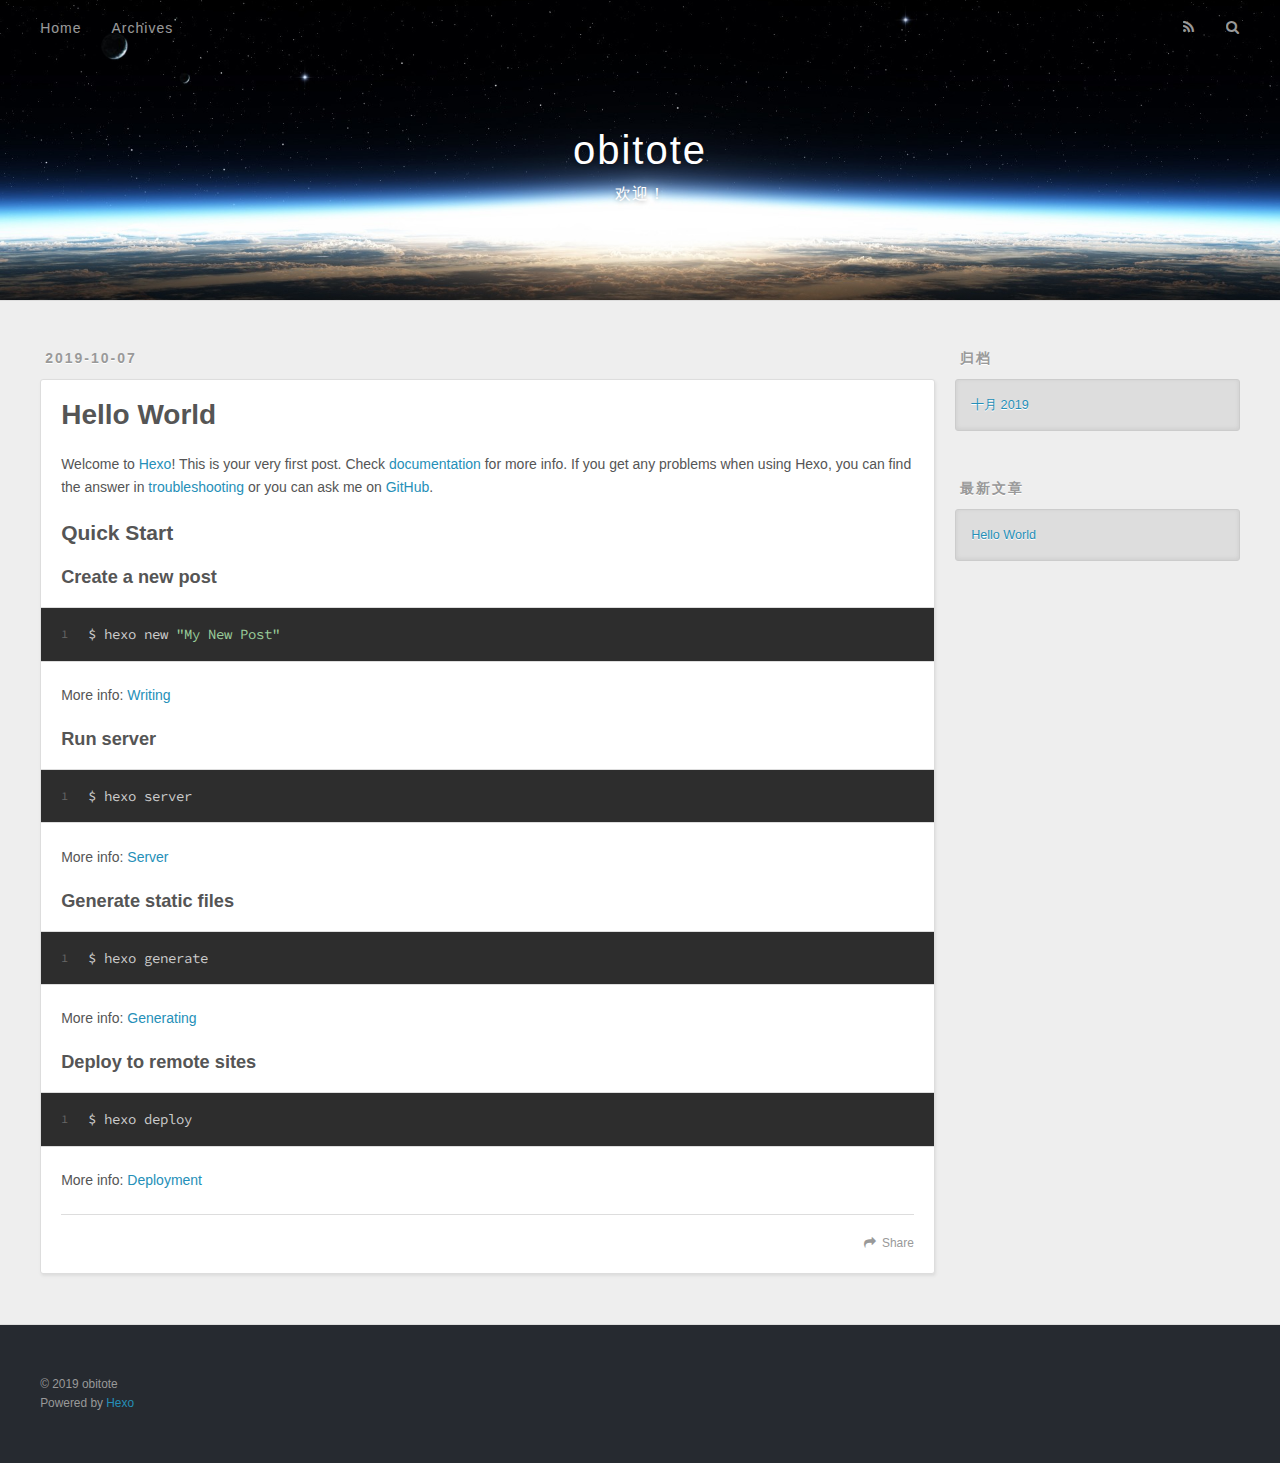
==== commit 65de76cf: "Site updated: 2019-10-07 01:56:44" ====
--- a/index.html
+++ b/index.html
@@ -69,95 +69,6 @@
       <div class="outer">
         <section id="main">
   
-    <article id="post-test-my-site" class="article article-type-post" itemscope itemprop="blogPost">
-  <div class="article-meta">
-    <a href="/2019/10/07/test-my-site/" class="article-date">
-  <time datetime="2019-10-06T16:44:00.000Z" itemprop="datePublished">2019-10-07</time>
-</a>
-    
-  </div>
-  <div class="article-inner">
-    
-    
-      <header class="article-header">
-        
-  
-    <h1 itemprop="name">
-      <a class="article-title" href="/2019/10/07/test-my-site/">test_my_site</a>
-    </h1>
-  
-
-      </header>
-    
-    <div class="article-entry" itemprop="articleBody">
-      
-        <h2 id="搭建博客"><a href="#搭建博客" class="headerlink" title="搭建博客"></a>搭建博客</h2><h3 id="本地预览"><a href="#本地预览" class="headerlink" title="本地预览"></a>本地预览</h3><ol>
-<li><p>建好仓库，并将仓库 git clone 到本地</p>
-</li>
-<li><p>安装 Node.js</p>
-</li>
-<li><p>在本地仓库文件夹中安装 Hexo：<code>npm install -g hexo-cli</code></p>
-<figure class="highlight plain"><table><tr><td class="gutter"><pre><span class="line">1</span><br><span class="line">2</span><br><span class="line">3</span><br><span class="line">4</span><br><span class="line">5</span><br></pre></td><td class="code"><pre><span class="line">D:\obitote.github.io&gt;npm install -g hexo-cli</span><br><span class="line">C:\Users\MI\AppData\Roaming\npm\hexo -&gt; C:\Users\MI\AppData\Roaming\npm\node_modules\hexo-cli\bin\hexo                   npm WARN optional SKIPPING OPTIONAL DEPENDENCY: fsevents@2.1.0 (node_modules\hexo-cli\node_modules\fsevents):            npm WARN notsup SKIPPING OPTIONAL DEPENDENCY: Unsupported platform for fsevents@2.1.0: wanted &#123;&quot;os&quot;:&quot;darwin&quot;,&quot;arch&quot;:&quot;any&quot;&#125; (current: &#123;&quot;os&quot;:&quot;win32&quot;,&quot;arch&quot;:&quot;x64&quot;&#125;)</span><br><span class="line"></span><br><span class="line">+ hexo-cli@3.0.0</span><br><span class="line">added 66 packages from 311 contributors in 47.361s</span><br></pre></td></tr></table></figure>
-</li>
-<li><p>安装完成后初始化博客：<code>hexo init blog</code></p>
-</li>
-<li><p>测试效果，将终端目录切换到 blog 下，依次输入以下命令</p>
-<figure class="highlight bash"><table><tr><td class="gutter"><pre><span class="line">1</span><br><span class="line">2</span><br><span class="line">3</span><br></pre></td><td class="code"><pre><span class="line">hexo new test_my_site   <span class="comment"># 新建一篇博客文章</span></span><br><span class="line">hexo g  <span class="comment"># 生成网页</span></span><br><span class="line">hexo s  <span class="comment"># 在本地预览</span></span><br></pre></td></tr></table></figure>
-</li>
-<li><p>打开浏览器，输入：<code>localhost:4000</code>，可看到我们写的第一篇博客</p>
-<h3 id="推送网站"><a href="#推送网站" class="headerlink" title="推送网站"></a>推送网站</h3></li>
-</ol>
-<ul>
-<li>blog / _config.yml ：<strong>站点</strong>配置文件</li>
-<li>blog / themes / _config.yml ：<strong>主题</strong>配置文件</li>
-</ul>
-<ol>
-<li><p>将 Hexo 与 GitHub 关联起来，打开<strong>站点</strong>的配置文件 _config.yml ，翻到最后修改为：</p>
-<figure class="highlight plain"><table><tr><td class="gutter"><pre><span class="line">1</span><br><span class="line">2</span><br><span class="line">3</span><br></pre></td><td class="code"><pre><span class="line">deploy: </span><br><span class="line">type: git</span><br><span class="line">repo: 这里填入你之前在GitHub上创建仓库的完整路径，记得加上 .git： https://github.com/obitote/obitote.github.io.git</span><br></pre></td></tr></table></figure>
-</li>
-<li><p>保存配置文件，安装 Git 部署插件：<code>npm install hexo-deployer-git --save</code></p>
-</li>
-<li><p>输入以下命令：</p>
-<figure class="highlight plain"><table><tr><td class="gutter"><pre><span class="line">1</span><br><span class="line">2</span><br><span class="line">3</span><br></pre></td><td class="code"><pre><span class="line">hexo clean </span><br><span class="line">hexo g </span><br><span class="line">hexo d</span><br></pre></td></tr></table></figure>
-</li>
-<li><p>打开浏览器，输入：<code>https://obitote.github.io</code> 即可访问</p>
-<h3 id="更换主题"><a href="#更换主题" class="headerlink" title="更换主题"></a>更换主题</h3></li>
-</ol>
-<ul>
-<li><a href="https://hexo.io/themes/" target="_blank" rel="noopener">主题官网</a></li>
-</ul>
-<ol>
-<li>选择 xxx 主题，在 blog 目录中打开终端，输入 <code>git clone [themes的github地址] themes/xxx</code></li>
-<li>打开 blog / _config.yml 文件，将 <code>theme: landscape</code> 进行相应的修改</li>
-<li>打开 blog / themes / _config.yml 文件，找到 <strong>Scheme Settings</strong>，更改样式，如果有多个样式，则选择想要的那个，剩下的用 <code>#</code> 注释掉</li>
-<li>再部署网站：<code>hexo g</code>、<code>hexo d</code></li>
-</ol>
-<ul>
-<li>示例：选择 AirCloud 主题</li>
-</ul>
-<ol>
-<li>在 blog 目录中打开终端，输入 <code>git clone https://github.com/aircloud/hexo-theme-aircloud themes/AirCloud</code></li>
-</ol>
-<h3 id="hexo-命令"><a href="#hexo-命令" class="headerlink" title="hexo 命令"></a>hexo 命令</h3><ul>
-<li><code>npm install hexo -g</code>：安装 Hexo</li>
-<li><code>npm update hexo -g</code>：升级 <figure class="highlight bash"><table><tr><td class="gutter"><pre><span class="line">1</span><br><span class="line">2</span><br><span class="line">3</span><br><span class="line">4</span><br><span class="line">5</span><br><span class="line">6</span><br><span class="line">7</span><br><span class="line">8</span><br><span class="line">9</span><br><span class="line">10</span><br><span class="line">11</span><br><span class="line">12</span><br></pre></td><td class="code"><pre><span class="line">hexo init   <span class="comment"># 初始化博客</span></span><br><span class="line"></span><br><span class="line">hexo n <span class="string">"我的博客"</span>   <span class="comment"># hexo new "我的博客" ：新建文章</span></span><br><span class="line">hexo g              <span class="comment"># hexo generate ：生成</span></span><br><span class="line">hexo s              <span class="comment"># hexo server：启动服务预览</span></span><br><span class="line">hexo d              <span class="comment"># hexo deploy：部署</span></span><br><span class="line"></span><br><span class="line">hexo server     <span class="comment"># Hexo 会监视文件变动并自动更新，无须重启服务器</span></span><br><span class="line">hexo server -s  <span class="comment"># 静态模式</span></span><br><span class="line">hexo server -p 5000     <span class="comment"># 更改端口</span></span><br><span class="line">hexo server -i 192.168.1.1  <span class="comment"># 自定义 IP</span></span><br><span class="line">hexo clean      <span class="comment"># 清除缓存，若是网页正常情况下可以忽略这条命令</span></span><br></pre></td></tr></table></figure></li>
-</ul>
-
-      
-    </div>
-    <footer class="article-footer">
-      <a data-url="http://yoursite.com/2019/10/07/test-my-site/" data-id="ck1fa5i5q0001ssulhhlodkg8" class="article-share-link">Share</a>
-      
-      
-  <ul class="article-tag-list"><li class="article-tag-list-item"><a class="article-tag-list-link" href="/tags/测试/">测试</a></li></ul>
-
-    </footer>
-  </div>
-  
-</article>
-
-
-  
     <article id="post-hello-world" class="article article-type-post" itemscope itemprop="blogPost">
   <div class="article-meta">
     <a href="/2019/10/07/hello-world/" class="article-date">
@@ -197,7 +108,7 @@
       
     </div>
     <footer class="article-footer">
-      <a data-url="http://yoursite.com/2019/10/07/hello-world/" data-id="ck1fa5i580000ssul3vb4qjj7" class="article-share-link">Share</a>
+      <a data-url="http://yoursite.com/2019/10/07/hello-world/" data-id="ck1fag1ro0000r4ulqsmr1qfv" class="article-share-link">Share</a>
       
       
     </footer>
@@ -217,23 +128,9 @@
 
   
     
-  <div class="widget-wrap">
-    <h3 class="widget-title">标签</h3>
-    <div class="widget">
-      <ul class="tag-list"><li class="tag-list-item"><a class="tag-list-link" href="/tags/测试/">测试</a></li></ul>
-    </div>
-  </div>
-
 
   
     
-  <div class="widget-wrap">
-    <h3 class="widget-title">标签云</h3>
-    <div class="widget tagcloud">
-      <a href="/tags/测试/" style="font-size: 10px;">测试</a>
-    </div>
-  </div>
-
   
     
   <div class="widget-wrap">
@@ -250,10 +147,6 @@
     <h3 class="widget-title">最新文章</h3>
     <div class="widget">
       <ul>
-        
-          <li>
-            <a href="/2019/10/07/test-my-site/">test_my_site</a>
-          </li>
         
           <li>
             <a href="/2019/10/07/hello-world/">Hello World</a>
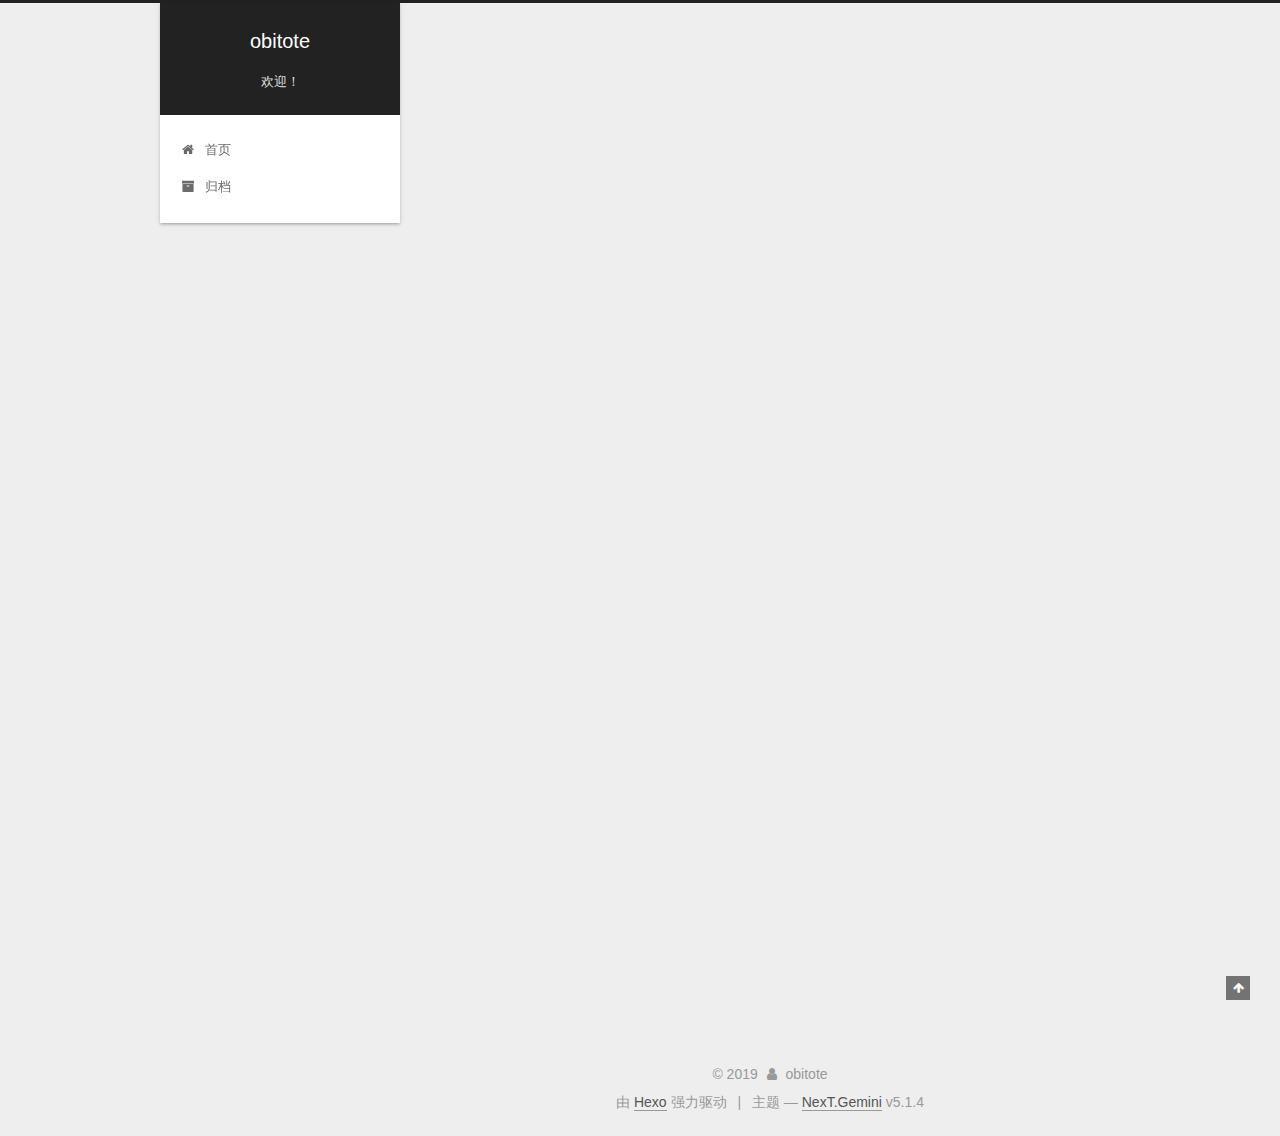
==== commit d88dccdc: "Site updated: 2019-10-07 02:13:28" ====
--- a/index.html
+++ b/index.html
@@ -1,195 +1,632 @@
 <!DOCTYPE html>
-<html>
+
+
+
+  
+
+
+<html class="theme-next gemini use-motion" lang="zh-Hans">
 <head><meta name="generator" content="Hexo 3.9.0">
-  <meta charset="utf-8">
-  
-
-  
-  <title>obitote</title>
-  <meta name="viewport" content="width=device-width, initial-scale=1, maximum-scale=1">
-  <meta name="description" content="个人笔记记录">
+  <meta charset="UTF-8">
+<meta http-equiv="X-UA-Compatible" content="IE=edge">
+<meta name="viewport" content="width=device-width, initial-scale=1, maximum-scale=1">
+<meta name="theme-color" content="#222">
+
+
+
+
+
+
+
+
+
+<meta http-equiv="Cache-Control" content="no-transform">
+<meta http-equiv="Cache-Control" content="no-siteapp">
+
+
+
+
+
+
+
+
+
+
+
+
+
+
+
+
+  
+  
+  <link href="/lib/fancybox/source/jquery.fancybox.css?v=2.1.5" rel="stylesheet" type="text/css">
+
+
+
+
+
+
+
+<link href="/lib/font-awesome/css/font-awesome.min.css?v=4.6.2" rel="stylesheet" type="text/css">
+
+<link href="/css/main.css?v=5.1.4" rel="stylesheet" type="text/css">
+
+
+  <link rel="apple-touch-icon" sizes="180x180" href="/images/apple-touch-icon-next.png?v=5.1.4">
+
+
+  <link rel="icon" type="image/png" sizes="32x32" href="/images/favicon-32x32-next.png?v=5.1.4">
+
+
+  <link rel="icon" type="image/png" sizes="16x16" href="/images/favicon-16x16-next.png?v=5.1.4">
+
+
+  <link rel="mask-icon" href="/images/logo.svg?v=5.1.4" color="#222">
+
+
+
+
+
+  <meta name="keywords" content="Hexo, NexT">
+
+
+
+
+
+
+
+
+
+
+<meta name="description" content="个人笔记记录">
 <meta property="og:type" content="website">
 <meta property="og:title" content="obitote">
 <meta property="og:url" content="http://yoursite.com/index.html">
 <meta property="og:site_name" content="obitote">
 <meta property="og:description" content="个人笔记记录">
-<meta property="og:locale" content="zh-CN">
+<meta property="og:locale" content="zh-Hans">
 <meta name="twitter:card" content="summary">
 <meta name="twitter:title" content="obitote">
 <meta name="twitter:description" content="个人笔记记录">
-  
-    <link rel="alternate" href="/atom.xml" title="obitote" type="application/atom+xml">
-  
-  
-    <link rel="icon" href="/favicon.png">
-  
-  
-    <link href="//fonts.googleapis.com/css?family=Source+Code+Pro" rel="stylesheet" type="text/css">
-  
-  <link rel="stylesheet" href="/css/style.css">
+
+
+
+<script type="text/javascript" id="hexo.configurations">
+  var NexT = window.NexT || {};
+  var CONFIG = {
+    root: '/',
+    scheme: 'Gemini',
+    version: '5.1.4',
+    sidebar: {"position":"left","display":"post","offset":12,"b2t":false,"scrollpercent":false,"onmobile":false},
+    fancybox: true,
+    tabs: true,
+    motion: {"enable":true,"async":false,"transition":{"post_block":"fadeIn","post_header":"slideDownIn","post_body":"slideDownIn","coll_header":"slideLeftIn","sidebar":"slideUpIn"}},
+    duoshuo: {
+      userId: '0',
+      author: '博主'
+    },
+    algolia: {
+      applicationID: '',
+      apiKey: '',
+      indexName: '',
+      hits: {"per_page":10},
+      labels: {"input_placeholder":"Search for Posts","hits_empty":"We didn't find any results for the search: ${query}","hits_stats":"${hits} results found in ${time} ms"}
+    }
+  };
+</script>
+
+
+
+  <link rel="canonical" href="http://yoursite.com/">
+
+
+
+
+
+  <title>obitote</title>
+  
+
+
+
+
+
+
+
+
 </head>
-</html>
-<body>
-  <div id="container">
-    <div id="wrap">
-      <header id="header">
-  <div id="banner"></div>
-  <div id="header-outer" class="outer">
-    <div id="header-title" class="inner">
-      <h1 id="logo-wrap">
-        <a href="/" id="logo">obitote</a>
-      </h1>
-      
-        <h2 id="subtitle-wrap">
-          <a href="/" id="subtitle">欢迎！</a>
-        </h2>
-      
+
+<body itemscope itemtype="http://schema.org/WebPage" lang="zh-Hans">
+
+  
+  
+    
+  
+
+  <div class="container sidebar-position-left 
+  page-home">
+    <div class="headband"></div>
+
+    <header id="header" class="header" itemscope itemtype="http://schema.org/WPHeader">
+      <div class="header-inner"><div class="site-brand-wrapper">
+  <div class="site-meta ">
+    
+
+    <div class="custom-logo-site-title">
+      <a href="/" class="brand" rel="start">
+        <span class="logo-line-before"><i></i></span>
+        <span class="site-title">obitote</span>
+        <span class="logo-line-after"><i></i></span>
+      </a>
     </div>
-    <div id="header-inner" class="inner">
-      <nav id="main-nav">
-        <a id="main-nav-toggle" class="nav-icon"></a>
-        
-          <a class="main-nav-link" href="/">Home</a>
-        
-          <a class="main-nav-link" href="/archives">Archives</a>
-        
-      </nav>
-      <nav id="sub-nav">
-        
-          <a id="nav-rss-link" class="nav-icon" href="/atom.xml" title="RSS Feed"></a>
-        
-        <a id="nav-search-btn" class="nav-icon" title="搜索"></a>
-      </nav>
-      <div id="search-form-wrap">
-        <form action="//google.com/search" method="get" accept-charset="UTF-8" class="search-form"><input type="search" name="q" class="search-form-input" placeholder="Search"><button type="submit" class="search-form-submit">&#xF002;</button><input type="hidden" name="sitesearch" value="http://yoursite.com"></form>
-      </div>
+      
+        <p class="site-subtitle">欢迎！</p>
+      
+  </div>
+
+  <div class="site-nav-toggle">
+    <button>
+      <span class="btn-bar"></span>
+      <span class="btn-bar"></span>
+      <span class="btn-bar"></span>
+    </button>
+  </div>
+</div>
+
+<nav class="site-nav">
+  
+
+  
+    <ul id="menu" class="menu">
+      
+        
+        <li class="menu-item menu-item-home">
+          <a href="/" rel="section">
+            
+              <i class="menu-item-icon fa fa-fw fa-home"></i> <br>
+            
+            首页
+          </a>
+        </li>
+      
+        
+        <li class="menu-item menu-item-archives">
+          <a href="/archives/" rel="section">
+            
+              <i class="menu-item-icon fa fa-fw fa-archive"></i> <br>
+            
+            归档
+          </a>
+        </li>
+      
+
+      
+    </ul>
+  
+
+  
+</nav>
+
+
+
+ </div>
+    </header>
+
+    <main id="main" class="main">
+      <div class="main-inner">
+        <div class="content-wrap">
+          <div id="content" class="content">
+            
+  <section id="posts" class="posts-expand">
+    
+      
+
+  
+
+  
+  
+  
+
+  <article class="post post-type-normal" itemscope itemtype="http://schema.org/Article">
+  
+  
+  
+  <div class="post-block">
+    <link itemprop="mainEntityOfPage" href="http://yoursite.com/2019/10/07/hello-world/">
+
+    <span hidden itemprop="author" itemscope itemtype="http://schema.org/Person">
+      <meta itemprop="name" content="obitote">
+      <meta itemprop="description" content>
+      <meta itemprop="image" content="https://user-images.githubusercontent.com/31856303/66273147-f5a42780-e8a3-11e9-9578-293220d20e34.jpg">
+    </span>
+
+    <span hidden itemprop="publisher" itemscope itemtype="http://schema.org/Organization">
+      <meta itemprop="name" content="obitote">
+    </span>
+
+    
+      <header class="post-header">
+
+        
+        
+          <h1 class="post-title" itemprop="name headline">
+                
+                <a class="post-title-link" href="/2019/10/07/hello-world/" itemprop="url">Hello World</a></h1>
+        
+
+        <div class="post-meta">
+          <span class="post-time">
+            
+              <span class="post-meta-item-icon">
+                <i class="fa fa-calendar-o"></i>
+              </span>
+              
+                <span class="post-meta-item-text">发表于</span>
+              
+              <time title="创建于" itemprop="dateCreated datePublished" datetime="2019-10-07T00:20:06+08:00">
+                2019-10-07
+              </time>
+            
+
+            
+
+            
+          </span>
+
+          
+
+          
+            
+          
+
+          
+          
+
+          
+
+          
+
+          
+
+        </div>
+      </header>
+    
+
+    
+    
+    
+    <div class="post-body" itemprop="articleBody">
+
+      
+      
+
+      
+        
+          
+            <p>Welcome to <a href="https://hexo.io/" target="_blank" rel="noopener">Hexo</a>! This is your very first post. Check <a href="https://hexo.io/docs/" target="_blank" rel="noopener">documentation</a> for more info. If you get any problems when using Hexo, you can find the answer in <a href="https://hexo.io/docs/troubleshooting.html" target="_blank" rel="noopener">troubleshooting</a> or you can ask me on <a href="https://github.com/hexojs/hexo/issues" target="_blank" rel="noopener">GitHub</a>.</p>
+<h2 id="Quick-Start"><a href="#Quick-Start" class="headerlink" title="Quick Start"></a>Quick Start</h2><h3 id="Create-a-new-post"><a href="#Create-a-new-post" class="headerlink" title="Create a new post"></a>Create a new post</h3><figure class="highlight bash"><table><tr><td class="gutter"><pre><span class="line">1</span><br></pre></td><td class="code"><pre><span class="line">$ hexo new <span class="string">"My New Post"</span></span><br></pre></td></tr></table></figure>
+
+<p>More info: <a href="https://hexo.io/docs/writing.html" target="_blank" rel="noopener">Writing</a></p>
+<h3 id="Run-server"><a href="#Run-server" class="headerlink" title="Run server"></a>Run server</h3><figure class="highlight bash"><table><tr><td class="gutter"><pre><span class="line">1</span><br></pre></td><td class="code"><pre><span class="line">$ hexo server</span><br></pre></td></tr></table></figure>
+
+<p>More info: <a href="https://hexo.io/docs/server.html" target="_blank" rel="noopener">Server</a></p>
+<h3 id="Generate-static-files"><a href="#Generate-static-files" class="headerlink" title="Generate static files"></a>Generate static files</h3><figure class="highlight bash"><table><tr><td class="gutter"><pre><span class="line">1</span><br></pre></td><td class="code"><pre><span class="line">$ hexo generate</span><br></pre></td></tr></table></figure>
+
+<p>More info: <a href="https://hexo.io/docs/generating.html" target="_blank" rel="noopener">Generating</a></p>
+<h3 id="Deploy-to-remote-sites"><a href="#Deploy-to-remote-sites" class="headerlink" title="Deploy to remote sites"></a>Deploy to remote sites</h3><figure class="highlight bash"><table><tr><td class="gutter"><pre><span class="line">1</span><br></pre></td><td class="code"><pre><span class="line">$ hexo deploy</span><br></pre></td></tr></table></figure>
+
+<p>More info: <a href="https://hexo.io/docs/deployment.html" target="_blank" rel="noopener">Deployment</a></p>
+
+          
+        
+      
+    </div>
+    
+    
+    
+
+    
+
+    
+
+    
+
+    <footer class="post-footer">
+      
+
+      
+
+      
+
+      
+      
+        <div class="post-eof"></div>
+      
+    </footer>
+  </div>
+  
+  
+  
+  </article>
+
+
+    
+  </section>
+
+  
+
+
+          </div>
+          
+
+
+          
+
+        </div>
+        
+          
+  
+  <div class="sidebar-toggle">
+    <div class="sidebar-toggle-line-wrap">
+      <span class="sidebar-toggle-line sidebar-toggle-line-first"></span>
+      <span class="sidebar-toggle-line sidebar-toggle-line-middle"></span>
+      <span class="sidebar-toggle-line sidebar-toggle-line-last"></span>
     </div>
   </div>
-</header>
-      <div class="outer">
-        <section id="main">
-  
-    <article id="post-hello-world" class="article article-type-post" itemscope itemprop="blogPost">
-  <div class="article-meta">
-    <a href="/2019/10/07/hello-world/" class="article-date">
-  <time datetime="2019-10-06T16:20:06.942Z" itemprop="datePublished">2019-10-07</time>
-</a>
-    
+
+  <aside id="sidebar" class="sidebar">
+    
+    <div class="sidebar-inner">
+
+      
+
+      
+
+      <section class="site-overview-wrap sidebar-panel sidebar-panel-active">
+        <div class="site-overview">
+          <div class="site-author motion-element" itemprop="author" itemscope itemtype="http://schema.org/Person">
+            
+              <img class="site-author-image" itemprop="image" src="https://user-images.githubusercontent.com/31856303/66273147-f5a42780-e8a3-11e9-9578-293220d20e34.jpg" alt="obitote">
+            
+              <p class="site-author-name" itemprop="name">obitote</p>
+              <p class="site-description motion-element" itemprop="description">个人笔记记录</p>
+          </div>
+
+          <nav class="site-state motion-element">
+
+            
+              <div class="site-state-item site-state-posts">
+              
+                <a href="/archives/">
+              
+                  <span class="site-state-item-count">1</span>
+                  <span class="site-state-item-name">日志</span>
+                </a>
+              </div>
+            
+
+            
+
+            
+
+          </nav>
+
+          
+
+          
+
+          
+          
+
+          
+          
+
+          
+
+        </div>
+      </section>
+
+      
+
+      
+
+    </div>
+  </aside>
+
+
+        
+      </div>
+    </main>
+
+    <footer id="footer" class="footer">
+      <div class="footer-inner">
+        <div class="copyright">&copy; <span itemprop="copyrightYear">2019</span>
+  <span class="with-love">
+    <i class="fa fa-user"></i>
+  </span>
+  <span class="author" itemprop="copyrightHolder">obitote</span>
+
+  
+</div>
+
+
+  <div class="powered-by">由 <a class="theme-link" target="_blank" href="https://hexo.io">Hexo</a> 强力驱动</div>
+
+
+
+  <span class="post-meta-divider">|</span>
+
+
+
+  <div class="theme-info">主题 &mdash; <a class="theme-link" target="_blank" href="https://github.com/iissnan/hexo-theme-next">NexT.Gemini</a> v5.1.4</div>
+
+
+
+
+        
+
+
+
+
+
+
+
+        
+      </div>
+    </footer>
+
+    
+      <div class="back-to-top">
+        <i class="fa fa-arrow-up"></i>
+        
+      </div>
+    
+
+    
+
   </div>
-  <div class="article-inner">
-    
-    
-      <header class="article-header">
-        
-  
-    <h1 itemprop="name">
-      <a class="article-title" href="/2019/10/07/hello-world/">Hello World</a>
-    </h1>
-  
-
-      </header>
-    
-    <div class="article-entry" itemprop="articleBody">
-      
-        <p>Welcome to <a href="https://hexo.io/" target="_blank" rel="noopener">Hexo</a>! This is your very first post. Check <a href="https://hexo.io/docs/" target="_blank" rel="noopener">documentation</a> for more info. If you get any problems when using Hexo, you can find the answer in <a href="https://hexo.io/docs/troubleshooting.html" target="_blank" rel="noopener">troubleshooting</a> or you can ask me on <a href="https://github.com/hexojs/hexo/issues" target="_blank" rel="noopener">GitHub</a>.</p>
-<h2 id="Quick-Start"><a href="#Quick-Start" class="headerlink" title="Quick Start"></a>Quick Start</h2><h3 id="Create-a-new-post"><a href="#Create-a-new-post" class="headerlink" title="Create a new post"></a>Create a new post</h3><figure class="highlight bash"><table><tr><td class="gutter"><pre><span class="line">1</span><br></pre></td><td class="code"><pre><span class="line">$ hexo new <span class="string">"My New Post"</span></span><br></pre></td></tr></table></figure>
-
-<p>More info: <a href="https://hexo.io/docs/writing.html" target="_blank" rel="noopener">Writing</a></p>
-<h3 id="Run-server"><a href="#Run-server" class="headerlink" title="Run server"></a>Run server</h3><figure class="highlight bash"><table><tr><td class="gutter"><pre><span class="line">1</span><br></pre></td><td class="code"><pre><span class="line">$ hexo server</span><br></pre></td></tr></table></figure>
-
-<p>More info: <a href="https://hexo.io/docs/server.html" target="_blank" rel="noopener">Server</a></p>
-<h3 id="Generate-static-files"><a href="#Generate-static-files" class="headerlink" title="Generate static files"></a>Generate static files</h3><figure class="highlight bash"><table><tr><td class="gutter"><pre><span class="line">1</span><br></pre></td><td class="code"><pre><span class="line">$ hexo generate</span><br></pre></td></tr></table></figure>
-
-<p>More info: <a href="https://hexo.io/docs/generating.html" target="_blank" rel="noopener">Generating</a></p>
-<h3 id="Deploy-to-remote-sites"><a href="#Deploy-to-remote-sites" class="headerlink" title="Deploy to remote sites"></a>Deploy to remote sites</h3><figure class="highlight bash"><table><tr><td class="gutter"><pre><span class="line">1</span><br></pre></td><td class="code"><pre><span class="line">$ hexo deploy</span><br></pre></td></tr></table></figure>
-
-<p>More info: <a href="https://hexo.io/docs/deployment.html" target="_blank" rel="noopener">Deployment</a></p>
-
-      
-    </div>
-    <footer class="article-footer">
-      <a data-url="http://yoursite.com/2019/10/07/hello-world/" data-id="ck1fag1ro0000r4ulqsmr1qfv" class="article-share-link">Share</a>
-      
-      
-    </footer>
-  </div>
-  
-</article>
-
-
-  
-
-
-</section>
-        
-          <aside id="sidebar">
-  
-    
-
-  
-    
-
-  
-    
-  
-    
-  <div class="widget-wrap">
-    <h3 class="widget-title">归档</h3>
-    <div class="widget">
-      <ul class="archive-list"><li class="archive-list-item"><a class="archive-list-link" href="/archives/2019/10/">十月 2019</a></li></ul>
-    </div>
-  </div>
-
-
-  
-    
-  <div class="widget-wrap">
-    <h3 class="widget-title">最新文章</h3>
-    <div class="widget">
-      <ul>
-        
-          <li>
-            <a href="/2019/10/07/hello-world/">Hello World</a>
-          </li>
-        
-      </ul>
-    </div>
-  </div>
-
-  
-</aside>
-        
-      </div>
-      <footer id="footer">
-  
-  <div class="outer">
-    <div id="footer-info" class="inner">
-      &copy; 2019 obitote<br>
-      Powered by <a href="http://hexo.io/" target="_blank">Hexo</a>
-    </div>
-  </div>
-</footer>
-    </div>
-    <nav id="mobile-nav">
-  
-    <a href="/" class="mobile-nav-link">Home</a>
-  
-    <a href="/archives" class="mobile-nav-link">Archives</a>
-  
-</nav>
-    
-
-<script src="//ajax.googleapis.com/ajax/libs/jquery/2.0.3/jquery.min.js"></script>
-
-
-  <link rel="stylesheet" href="/fancybox/jquery.fancybox.css">
-  <script src="/fancybox/jquery.fancybox.pack.js"></script>
-
-
-<script src="/js/script.js"></script>
-
-
-
-  </div>
+
+  
+
+<script type="text/javascript">
+  if (Object.prototype.toString.call(window.Promise) !== '[object Function]') {
+    window.Promise = null;
+  }
+</script>
+
+
+
+
+
+
+
+
+
+  
+
+
+
+
+
+
+
+
+
+
+
+
+  
+  
+    <script type="text/javascript" src="/lib/jquery/index.js?v=2.1.3"></script>
+  
+
+  
+  
+    <script type="text/javascript" src="/lib/fastclick/lib/fastclick.min.js?v=1.0.6"></script>
+  
+
+  
+  
+    <script type="text/javascript" src="/lib/jquery_lazyload/jquery.lazyload.js?v=1.9.7"></script>
+  
+
+  
+  
+    <script type="text/javascript" src="/lib/velocity/velocity.min.js?v=1.2.1"></script>
+  
+
+  
+  
+    <script type="text/javascript" src="/lib/velocity/velocity.ui.min.js?v=1.2.1"></script>
+  
+
+  
+  
+    <script type="text/javascript" src="/lib/fancybox/source/jquery.fancybox.pack.js?v=2.1.5"></script>
+  
+
+
+  
+
+
+  <script type="text/javascript" src="/js/src/utils.js?v=5.1.4"></script>
+
+  <script type="text/javascript" src="/js/src/motion.js?v=5.1.4"></script>
+
+
+
+  
+  
+
+
+  <script type="text/javascript" src="/js/src/affix.js?v=5.1.4"></script>
+
+  <script type="text/javascript" src="/js/src/schemes/pisces.js?v=5.1.4"></script>
+
+
+
+  
+
+  
+
+
+  <script type="text/javascript" src="/js/src/bootstrap.js?v=5.1.4"></script>
+
+
+
+  
+
+
+  
+
+
+
+
+	
+
+
+
+
+
+  
+
+
+
+
+
+  
+
+
+
+
+
+
+
+
+
+
+
+
+  
+
+
+
+
+
+  
+
+  
+
+  
+
+  
+  
+
+  
+
+  
+
+  
+
 </body>
-</html>+</html>
--- a/css/main.css
+++ b/css/main.css
@@ -0,0 +1,3123 @@
+/* normalize.css v3.0.2 | MIT License | git.io/normalize */
+html {
+  font-family: sans-serif; /* 1 */
+  -ms-text-size-adjust: 100%; /* 2 */
+  -webkit-text-size-adjust: 100%; /* 2 */
+}
+body {
+  margin: 0;
+}
+article,
+aside,
+details,
+figcaption,
+figure,
+footer,
+header,
+hgroup,
+main,
+menu,
+nav,
+section,
+summary {
+  display: block;
+}
+audio,
+canvas,
+progress,
+video {
+  display: inline-block; /* 1 */
+  vertical-align: baseline; /* 2 */
+}
+audio:not([controls]) {
+  display: none;
+  height: 0;
+}
+[hidden],
+template {
+  display: none;
+}
+a {
+  background-color: transparent;
+}
+a:active,
+a:hover {
+  outline: 0;
+}
+abbr[title] {
+  border-bottom: 1px dotted;
+}
+b,
+strong {
+  font-weight: bold;
+}
+dfn {
+  font-style: italic;
+}
+h1 {
+  font-size: 2em;
+  margin: 0.67em 0;
+}
+mark {
+  background: #ff0;
+  color: #000;
+}
+small {
+  font-size: 80%;
+}
+sub,
+sup {
+  font-size: 75%;
+  line-height: 0;
+  position: relative;
+  vertical-align: baseline;
+}
+sup {
+  top: -0.5em;
+}
+sub {
+  bottom: -0.25em;
+}
+img {
+  border: 0;
+}
+svg:not(:root) {
+  overflow: hidden;
+}
+figure {
+  margin: 1em 40px;
+}
+hr {
+  -moz-box-sizing: content-box;
+  box-sizing: content-box;
+  height: 0;
+}
+pre {
+  overflow: auto;
+}
+code,
+kbd,
+pre,
+samp {
+  font-family: monospace, monospace;
+  font-size: 1em;
+}
+button,
+input,
+optgroup,
+select,
+textarea {
+  color: inherit; /* 1 */
+  font: inherit; /* 2 */
+  margin: 0; /* 3 */
+}
+button {
+  overflow: visible;
+}
+button,
+select {
+  text-transform: none;
+}
+button,
+html input[type="button"],
+input[type="reset"],
+input[type="submit"] {
+  -webkit-appearance: button; /* 2 */
+  cursor: pointer; /* 3 */
+}
+button[disabled],
+html input[disabled] {
+  cursor: default;
+}
+button::-moz-focus-inner,
+input::-moz-focus-inner {
+  border: 0;
+  padding: 0;
+}
+input {
+  line-height: normal;
+}
+input[type="checkbox"],
+input[type="radio"] {
+  box-sizing: border-box; /* 1 */
+  padding: 0; /* 2 */
+}
+input[type="number"]::-webkit-inner-spin-button,
+input[type="number"]::-webkit-outer-spin-button {
+  height: auto;
+}
+input[type="search"] {
+  -webkit-appearance: textfield; /* 1 */
+  -moz-box-sizing: content-box;
+  -webkit-box-sizing: content-box; /* 2 */
+  box-sizing: content-box;
+}
+input[type="search"]::-webkit-search-cancel-button,
+input[type="search"]::-webkit-search-decoration {
+  -webkit-appearance: none;
+}
+fieldset {
+  border: 1px solid #c0c0c0;
+  margin: 0 2px;
+  padding: 0.35em 0.625em 0.75em;
+}
+legend {
+  border: 0; /* 1 */
+  padding: 0; /* 2 */
+}
+textarea {
+  overflow: auto;
+}
+optgroup {
+  font-weight: bold;
+}
+table {
+  border-collapse: collapse;
+  border-spacing: 0;
+}
+td,
+th {
+  padding: 0;
+}
+::selection {
+  background: #262a30;
+  color: #fff;
+}
+body {
+  position: relative;
+  font-family: 'Lato', "PingFang SC", "Microsoft YaHei", sans-serif;
+  font-size: 14px;
+  line-height: 2;
+  color: #555;
+  background: #eee;
+}
+@media (max-width: 767px) {
+  body {
+    padding-right: 0 !important;
+  }
+}
+@media (min-width: 768px) and (max-width: 991px) {
+  body {
+    padding-right: 0 !important;
+  }
+}
+@media (min-width: 1600px) {
+  body {
+    font-size: 16px;
+  }
+}
+h1,
+h2,
+h3,
+h4,
+h5,
+h6 {
+  margin: 0;
+  padding: 0;
+  font-weight: bold;
+  line-height: 1.5;
+  font-family: 'Lato', "PingFang SC", "Microsoft YaHei", sans-serif;
+}
+h2,
+h3,
+h4,
+h5,
+h6 {
+  margin: 20px 0 15px;
+}
+h1 {
+  font-size: 22px;
+}
+@media (max-width: 767px) {
+  h1 {
+    font-size: 18px;
+  }
+}
+h2 {
+  font-size: 20px;
+}
+@media (max-width: 767px) {
+  h2 {
+    font-size: 16px;
+  }
+}
+h3 {
+  font-size: 18px;
+}
+@media (max-width: 767px) {
+  h3 {
+    font-size: 14px;
+  }
+}
+h4 {
+  font-size: 16px;
+}
+@media (max-width: 767px) {
+  h4 {
+    font-size: 12px;
+  }
+}
+h5 {
+  font-size: 14px;
+}
+@media (max-width: 767px) {
+  h5 {
+    font-size: 10px;
+  }
+}
+h6 {
+  font-size: 12px;
+}
+@media (max-width: 767px) {
+  h6 {
+    font-size: 8px;
+  }
+}
+p {
+  margin: 0 0 20px 0;
+}
+a {
+  color: #555;
+  text-decoration: none;
+  outline: none;
+  border-bottom: 1px solid #999;
+  word-wrap: break-word;
+}
+a:hover {
+  color: #222;
+  border-bottom-color: #222;
+}
+blockquote {
+  margin: 0;
+  padding: 0;
+}
+img {
+  display: block;
+  margin: auto;
+  max-width: 100%;
+  height: auto;
+}
+hr {
+  margin: 40px 0;
+  height: 3px;
+  border: none;
+  background-color: #ddd;
+  background-image: repeating-linear-gradient(-45deg, #fff, #fff 4px, transparent 4px, transparent 8px);
+}
+blockquote {
+  padding: 0 15px;
+  color: #666;
+  border-left: 4px solid #ddd;
+}
+blockquote cite::before {
+  content: "-";
+  padding: 0 5px;
+}
+dt {
+  font-weight: 700;
+}
+dd {
+  margin: 0;
+  padding: 0;
+}
+kbd {
+  border: 1px solid #ccc;
+  border-radius: 0.2em;
+  box-shadow: 0.1em 0.1em 0.2em rgba(0,0,0,0.1);
+  background-color: #f9f9f9;
+  font-family: inherit;
+  background-image: -webkit-linear-gradient(top, #eee, #fff, #eee);
+  padding: 0.1em 0.3em;
+  white-space: nowrap;
+}
+.text-left {
+  text-align: left;
+}
+.text-center {
+  text-align: center;
+}
+.text-right {
+  text-align: right;
+}
+.text-justify {
+  text-align: justify;
+}
+.text-nowrap {
+  white-space: nowrap;
+}
+.text-lowercase {
+  text-transform: lowercase;
+}
+.text-uppercase {
+  text-transform: uppercase;
+}
+.text-capitalize {
+  text-transform: capitalize;
+}
+.center-block {
+  display: block;
+  margin-left: auto;
+  margin-right: auto;
+}
+.clearfix:before,
+.clearfix:after {
+  content: " ";
+  display: table;
+}
+.clearfix:after {
+  clear: both;
+}
+.pullquote {
+  width: 45%;
+}
+.pullquote.left {
+  float: left;
+  margin-left: 5px;
+  margin-right: 10px;
+}
+.pullquote.right {
+  float: right;
+  margin-left: 10px;
+  margin-right: 5px;
+}
+.affix.affix.affix {
+  position: fixed;
+}
+.translation {
+  margin-top: -20px;
+  font-size: 14px;
+  color: #999;
+}
+.scrollbar-measure {
+  width: 100px;
+  height: 100px;
+  overflow: scroll;
+  position: absolute;
+  top: -9999px;
+}
+.use-motion .motion-element {
+  opacity: 0;
+}
+table {
+  margin: 20px 0;
+  width: 100%;
+  border-collapse: collapse;
+  border-spacing: 0;
+  border: 1px solid #ddd;
+  font-size: 14px;
+  table-layout: fixed;
+  word-wrap: break-all;
+}
+table>tbody>tr:nth-of-type(odd) {
+  background-color: #f9f9f9;
+}
+table>tbody>tr:hover {
+  background-color: #f5f5f5;
+}
+caption,
+th,
+td {
+  padding: 8px;
+  text-align: left;
+  vertical-align: middle;
+  font-weight: normal;
+}
+th,
+td {
+  border-bottom: 3px solid #ddd;
+  border-right: 1px solid #eee;
+}
+th {
+  padding-bottom: 10px;
+  font-weight: 700;
+}
+td {
+  border-bottom-width: 1px;
+}
+html,
+body {
+  height: 100%;
+}
+.container {
+  position: relative;
+  min-height: 100%;
+}
+.header-inner {
+  margin: 0 auto;
+  padding: 100px 0 70px;
+  width: calc(100% - 252px);
+}
+@media (min-width: 1600px) {
+  .container .header-inner {
+    width: 900px;
+  }
+}
+.main {
+  padding-bottom: 150px;
+}
+.main-inner {
+  margin: 0 auto;
+  width: calc(100% - 252px);
+}
+@media (min-width: 1600px) {
+  .container .main-inner {
+    width: 900px;
+  }
+}
+.footer {
+  position: absolute;
+  left: 0;
+  bottom: 0;
+  width: 100%;
+  min-height: 50px;
+}
+.footer-inner {
+  box-sizing: border-box;
+  margin: 20px auto;
+  width: calc(100% - 252px);
+}
+@media (min-width: 1600px) {
+  .container .footer-inner {
+    width: 900px;
+  }
+}
+pre,
+.highlight {
+  overflow: auto;
+  margin: 20px 0;
+  padding: 0;
+  font-size: 13px;
+  color: #4d4d4c;
+  background: #f7f7f7;
+  line-height: 1.6;
+}
+pre,
+code {
+  font-family: consolas, Menlo, "PingFang SC", "Microsoft YaHei", monospace;
+}
+code {
+  padding: 2px 4px;
+  word-wrap: break-word;
+  color: #555;
+  background: #eee;
+  border-radius: 3px;
+  font-size: 13px;
+}
+pre {
+  padding: 10px;
+}
+pre code {
+  padding: 0;
+  color: #4d4d4c;
+  background: none;
+  text-shadow: none;
+}
+.highlight {
+  border-radius: 1px;
+}
+.highlight pre {
+  border: none;
+  margin: 0;
+  padding: 10px 0;
+}
+.highlight table {
+  margin: 0;
+  width: auto;
+  border: none;
+}
+.highlight td {
+  border: none;
+  padding: 0;
+}
+.highlight figcaption {
+  font-size: 1em;
+  color: #4d4d4c;
+  line-height: 1em;
+  margin-bottom: 1em;
+}
+.highlight figcaption:before,
+.highlight figcaption:after {
+  content: " ";
+  display: table;
+}
+.highlight figcaption:after {
+  clear: both;
+}
+.highlight figcaption a {
+  float: right;
+  color: #4d4d4c;
+}
+.highlight figcaption a:hover {
+  border-bottom-color: #4d4d4c;
+}
+.highlight .gutter pre {
+  padding-left: 10px;
+  padding-right: 10px;
+  color: #869194;
+  text-align: right;
+  background-color: #eff2f3;
+}
+.highlight .code pre {
+  width: 100%;
+  padding-left: 10px;
+  padding-right: 10px;
+  background-color: #f7f7f7;
+}
+.highlight .line {
+  height: 20px;
+}
+.gutter {
+  -webkit-user-select: none;
+  -moz-user-select: none;
+  -ms-user-select: none;
+  user-select: none;
+}
+.gist table {
+  width: auto;
+}
+.gist table td {
+  border: none;
+}
+pre .deletion {
+  background: #fdd;
+}
+pre .addition {
+  background: #dfd;
+}
+pre .meta {
+  color: #8959a8;
+}
+pre .comment {
+  color: #8e908c;
+}
+pre .variable,
+pre .attribute,
+pre .tag,
+pre .regexp,
+pre .ruby .constant,
+pre .xml .tag .title,
+pre .xml .pi,
+pre .xml .doctype,
+pre .html .doctype,
+pre .css .id,
+pre .css .class,
+pre .css .pseudo {
+  color: #c82829;
+}
+pre .number,
+pre .preprocessor,
+pre .built_in,
+pre .literal,
+pre .params,
+pre .constant,
+pre .command {
+  color: #f5871f;
+}
+pre .ruby .class .title,
+pre .css .rules .attribute,
+pre .string,
+pre .value,
+pre .inheritance,
+pre .header,
+pre .ruby .symbol,
+pre .xml .cdata,
+pre .special,
+pre .number,
+pre .formula {
+  color: #718c00;
+}
+pre .title,
+pre .css .hexcolor {
+  color: #3e999f;
+}
+pre .function,
+pre .python .decorator,
+pre .python .title,
+pre .ruby .function .title,
+pre .ruby .title .keyword,
+pre .perl .sub,
+pre .javascript .title,
+pre .coffeescript .title {
+  color: #4271ae;
+}
+pre .keyword,
+pre .javascript .function {
+  color: #8959a8;
+}
+.full-image.full-image.full-image.full-image {
+  border: none;
+  max-width: 100%;
+  width: auto;
+  margin: 20px auto 25px;
+}
+@media (min-width: 992px) {
+  .full-image.full-image.full-image.full-image {
+    max-width: none;
+    width: 118%;
+    margin: 0 -9%;
+  }
+}
+.blockquote-center,
+.page-home .post-type-quote blockquote,
+.page-post-detail .post-type-quote blockquote {
+  position: relative;
+  margin: 40px 0;
+  padding: 0;
+  border-left: none;
+  text-align: center;
+}
+.blockquote-center::before,
+.page-home .post-type-quote blockquote::before,
+.page-post-detail .post-type-quote blockquote::before,
+.blockquote-center::after,
+.page-home .post-type-quote blockquote::after,
+.page-post-detail .post-type-quote blockquote::after {
+  position: absolute;
+  content: ' ';
+  display: block;
+  width: 100%;
+  height: 24px;
+  opacity: 0.2;
+  background-repeat: no-repeat;
+  background-position: 0 -6px;
+  background-size: 22px 22px;
+}
+.blockquote-center::before,
+.page-home .post-type-quote blockquote::before,
+.page-post-detail .post-type-quote blockquote::before {
+  top: -20px;
+  background-image: url("../images/quote-l.svg");
+  border-top: 1px solid #ccc;
+}
+.blockquote-center::after,
+.page-home .post-type-quote blockquote::after,
+.page-post-detail .post-type-quote blockquote::after {
+  bottom: -20px;
+  background-image: url("../images/quote-r.svg");
+  border-bottom: 1px solid #ccc;
+  background-position: 100% 8px;
+}
+.blockquote-center p,
+.page-home .post-type-quote blockquote p,
+.page-post-detail .post-type-quote blockquote p,
+.blockquote-center div,
+.page-home .post-type-quote blockquote div,
+.page-post-detail .post-type-quote blockquote div {
+  text-align: center;
+}
+.post .post-body .group-picture img {
+  box-sizing: border-box;
+  padding: 0 3px;
+  border: none;
+}
+.post .group-picture-row {
+  overflow: hidden;
+  margin-top: 6px;
+}
+.post .group-picture-row:first-child {
+  margin-top: 0;
+}
+.post .group-picture-column {
+  float: left;
+}
+.page-post-detail .post-body .group-picture-column {
+  float: none;
+  margin-top: 10px;
+  width: auto !important;
+}
+.page-post-detail .post-body .group-picture-column img {
+  margin: 0 auto;
+}
+.page-archive .group-picture-container {
+  overflow: hidden;
+}
+.page-archive .group-picture-row {
+  float: left;
+}
+.page-archive .group-picture-row:first-child {
+  margin-top: 6px;
+}
+.page-archive .group-picture-column {
+  max-width: 150px;
+  max-height: 150px;
+}
+.post-body .note {
+  position: relative;
+  padding: 15px;
+  margin-bottom: 20px;
+  border: 1px solid #eee;
+  border-left-width: 5px;
+  border-radius: 3px;
+}
+.post-body .note h2,
+.post-body .note h3,
+.post-body .note h4,
+.post-body .note h5,
+.post-body .note h6 {
+  margin-top: 0;
+  margin-bottom: 0;
+  border-bottom: initial;
+  padding-top: 0 !important;
+}
+.post-body .note p:first-child,
+.post-body .note ul:first-child,
+.post-body .note ol:first-child,
+.post-body .note table:first-child,
+.post-body .note pre:first-child,
+.post-body .note blockquote:first-child {
+  margin-top: 0;
+}
+.post-body .note p:last-child,
+.post-body .note ul:last-child,
+.post-body .note ol:last-child,
+.post-body .note table:last-child,
+.post-body .note pre:last-child,
+.post-body .note blockquote:last-child {
+  margin-bottom: 0;
+}
+.post-body .note.default {
+  border-left-color: #777;
+}
+.post-body .note.default h2,
+.post-body .note.default h3,
+.post-body .note.default h4,
+.post-body .note.default h5,
+.post-body .note.default h6 {
+  color: #777;
+}
+.post-body .note.primary {
+  border-left-color: #6f42c1;
+}
+.post-body .note.primary h2,
+.post-body .note.primary h3,
+.post-body .note.primary h4,
+.post-body .note.primary h5,
+.post-body .note.primary h6 {
+  color: #6f42c1;
+}
+.post-body .note.info {
+  border-left-color: #428bca;
+}
+.post-body .note.info h2,
+.post-body .note.info h3,
+.post-body .note.info h4,
+.post-body .note.info h5,
+.post-body .note.info h6 {
+  color: #428bca;
+}
+.post-body .note.success {
+  border-left-color: #5cb85c;
+}
+.post-body .note.success h2,
+.post-body .note.success h3,
+.post-body .note.success h4,
+.post-body .note.success h5,
+.post-body .note.success h6 {
+  color: #5cb85c;
+}
+.post-body .note.warning {
+  border-left-color: #f0ad4e;
+}
+.post-body .note.warning h2,
+.post-body .note.warning h3,
+.post-body .note.warning h4,
+.post-body .note.warning h5,
+.post-body .note.warning h6 {
+  color: #f0ad4e;
+}
+.post-body .note.danger {
+  border-left-color: #d9534f;
+}
+.post-body .note.danger h2,
+.post-body .note.danger h3,
+.post-body .note.danger h4,
+.post-body .note.danger h5,
+.post-body .note.danger h6 {
+  color: #d9534f;
+}
+.post-body .label {
+  display: inline;
+  padding: 0 2px;
+  white-space: nowrap;
+}
+.post-body .label.default {
+  background-color: #f0f0f0;
+}
+.post-body .label.primary {
+  background-color: #efe6f7;
+}
+.post-body .label.info {
+  background-color: #e5f2f8;
+}
+.post-body .label.success {
+  background-color: #e7f4e9;
+}
+.post-body .label.warning {
+  background-color: #fcf6e1;
+}
+.post-body .label.danger {
+  background-color: #fae8eb;
+}
+.post-body .tabs {
+  position: relative;
+  display: block;
+  margin-bottom: 20px;
+  padding-top: 10px;
+}
+.post-body .tabs ul.nav-tabs {
+  margin: 0;
+  padding: 0;
+  display: flex;
+  margin-bottom: -1px;
+}
+@media (max-width: 413px) {
+  .post-body .tabs ul.nav-tabs {
+    display: block;
+    margin-bottom: 5px;
+  }
+}
+.post-body .tabs ul.nav-tabs li.tab {
+  list-style-type: none !important;
+  margin: 0 0.25em 0 0;
+  border-top: 3px solid transparent;
+  border-left: 1px solid transparent;
+  border-right: 1px solid transparent;
+}
+@media (max-width: 413px) {
+  .post-body .tabs ul.nav-tabs li.tab {
+    margin: initial;
+    border-top: 1px solid transparent;
+    border-left: 3px solid transparent;
+    border-right: 1px solid transparent;
+    border-bottom: 1px solid transparent;
+  }
+}
+.post-body .tabs ul.nav-tabs li.tab a {
+  outline: 0;
+  border-bottom: initial;
+  display: block;
+  line-height: 1.8em;
+  padding: 0.25em 0.75em;
+  transition-duration: 0.2s;
+  transition-timing-function: ease-out;
+  transition-delay: 0s;
+}
+.post-body .tabs ul.nav-tabs li.tab a i {
+  width: 1.285714285714286em;
+}
+.post-body .tabs ul.nav-tabs li.tab.active {
+  border-top: 3px solid #fc6423;
+  border-left: 1px solid #ddd;
+  border-right: 1px solid #ddd;
+  background-color: #fff;
+}
+@media (max-width: 413px) {
+  .post-body .tabs ul.nav-tabs li.tab.active {
+    border-top: 1px solid #ddd;
+    border-left: 3px solid #fc6423;
+    border-right: 1px solid #ddd;
+    border-bottom: 1px solid #ddd;
+  }
+}
+.post-body .tabs ul.nav-tabs li.tab.active a {
+  cursor: default;
+  color: #555;
+}
+.post-body .tabs .tab-content {
+  background-color: #fff;
+}
+.post-body .tabs .tab-content .tab-pane {
+  border: 1px solid #ddd;
+  padding: 20px 20px 0 20px;
+}
+.post-body .tabs .tab-content .tab-pane:not(.active) {
+  display: none !important;
+}
+.post-body .tabs .tab-content .tab-pane.active {
+  display: block !important;
+}
+.btn {
+  display: inline-block;
+  padding: 0 20px;
+  font-size: 14px;
+  color: #555;
+  background: #fff;
+  border: 2px solid #555;
+  text-decoration: none;
+  border-radius: 2px;
+  transition-property: background-color;
+  transition-duration: 0.2s;
+  transition-timing-function: ease-in-out;
+  transition-delay: 0s;
+  line-height: 2;
+}
+.btn:hover {
+  border-color: #222;
+  color: #fff;
+  background: #222;
+}
+.btn +.btn {
+  margin: 0 0 8px 8px;
+}
+.btn .fa-fw {
+  width: 1.285714285714286em;
+  text-align: left;
+}
+.btn-bar {
+  display: block;
+  width: 22px;
+  height: 2px;
+  background: #555;
+  border-radius: 1px;
+}
+.btn-bar+.btn-bar {
+  margin-top: 4px;
+}
+.pagination {
+  margin: 120px 0 40px;
+  text-align: center;
+  border-top: 1px solid #eee;
+}
+.page-number-basic,
+.pagination .prev,
+.pagination .next,
+.pagination .page-number,
+.pagination .space {
+  display: inline-block;
+  position: relative;
+  top: -1px;
+  margin: 0 10px;
+  padding: 0 11px;
+}
+@media (max-width: 767px) {
+  .page-number-basic,
+  .pagination .prev,
+  .pagination .next,
+  .pagination .page-number,
+  .pagination .space {
+    margin: 0 5px;
+  }
+}
+.pagination .prev,
+.pagination .next,
+.pagination .page-number {
+  border-bottom: 0;
+  border-top: 1px solid #eee;
+  transition-property: border-color;
+  transition-duration: 0.2s;
+  transition-timing-function: ease-in-out;
+  transition-delay: 0s;
+}
+.pagination .prev:hover,
+.pagination .next:hover,
+.pagination .page-number:hover {
+  border-top-color: #222;
+}
+.pagination .space {
+  padding: 0;
+  margin: 0;
+}
+.pagination .prev {
+  margin-left: 0;
+}
+.pagination .next {
+  margin-right: 0;
+}
+.pagination .page-number.current {
+  color: #fff;
+  background: #ccc;
+  border-top-color: #ccc;
+}
+@media (max-width: 767px) {
+  .pagination {
+    border-top: none;
+  }
+  .pagination .prev,
+  .pagination .next,
+  .pagination .page-number {
+    margin-bottom: 10px;
+    border-top: 0;
+    border-bottom: 1px solid #eee;
+    padding: 0 10px;
+  }
+  .pagination .prev:hover,
+  .pagination .next:hover,
+  .pagination .page-number:hover {
+    border-bottom-color: #222;
+  }
+}
+.comments {
+  margin: 60px 20px 0;
+}
+.tag-cloud {
+  text-align: center;
+}
+.tag-cloud a {
+  display: inline-block;
+  margin: 10px;
+}
+.back-to-top {
+  box-sizing: border-box;
+  position: fixed;
+  bottom: -100px;
+  right: 30px;
+  z-index: 1050;
+  padding: 0 6px;
+  width: 24px;
+  background: #222;
+  font-size: 12px;
+  opacity: 0.6;
+  color: #fff;
+  cursor: pointer;
+  text-align: center;
+  -webkit-transform: translateZ(0);
+  transition-property: bottom;
+  transition-duration: 0.2s;
+  transition-timing-function: ease-in-out;
+  transition-delay: 0s;
+}
+@media (min-width: 768px) and (max-width: 991px) {
+  .back-to-top {
+    display: none !important;
+  }
+}
+@media (max-width: 767px) {
+  .back-to-top {
+    display: none !important;
+  }
+}
+.back-to-top.back-to-top-on {
+  bottom: 30px;
+}
+.header {
+  background: transparent;
+}
+.header-inner {
+  position: relative;
+}
+.headband {
+  height: 3px;
+  background: #222;
+}
+.site-meta {
+  margin: 0;
+  text-align: center;
+}
+@media (max-width: 767px) {
+  .site-meta {
+    text-align: center;
+  }
+}
+.brand {
+  position: relative;
+  display: inline-block;
+  padding: 0 40px;
+  color: #fff;
+  background: #222;
+  border-bottom: none;
+}
+.brand:hover {
+  color: #fff;
+}
+.logo {
+  display: inline-block;
+  margin-right: 5px;
+  line-height: 36px;
+  vertical-align: top;
+}
+.site-title {
+  display: inline-block;
+  vertical-align: top;
+  line-height: 36px;
+  font-size: 20px;
+  font-weight: normal;
+  font-family: 'Lato', "PingFang SC", "Microsoft YaHei", sans-serif;
+}
+.site-subtitle {
+  margin-top: 10px;
+  font-size: 13px;
+  color: #ddd;
+}
+.use-motion .brand {
+  opacity: 0;
+}
+.use-motion .logo,
+.use-motion .site-title,
+.use-motion .site-subtitle {
+  opacity: 0;
+  position: relative;
+  top: -10px;
+}
+.site-nav-toggle {
+  display: none;
+  position: absolute;
+  top: 10px;
+  left: 10px;
+}
+@media (max-width: 767px) {
+  .site-nav-toggle {
+    display: block;
+  }
+}
+.site-nav-toggle button {
+  margin-top: 2px;
+  padding: 9px 10px;
+  background: transparent;
+  border: none;
+}
+@media (max-width: 767px) {
+  .site-nav {
+    display: none;
+    margin: 0 -10px;
+    padding: 0 10px;
+    clear: both;
+    border-top: 1px solid #ddd;
+  }
+}
+@media (min-width: 768px) and (max-width: 991px) {
+  .site-nav {
+    display: block !important;
+  }
+}
+@media (min-width: 992px) {
+  .site-nav {
+    display: block !important;
+  }
+}
+.menu {
+  margin-top: 20px;
+  padding-left: 0;
+  text-align: center;
+}
+.menu .menu-item {
+  display: inline-block;
+  margin: 0 10px;
+  list-style: none;
+}
+@media screen and (max-width: 767px) {
+  .menu .menu-item {
+    margin-top: 10px;
+  }
+}
+.menu .menu-item a {
+  display: block;
+  font-size: 13px;
+  line-height: inherit;
+  border-bottom: 1px solid transparent;
+  transition-property: border-color;
+  transition-duration: 0.2s;
+  transition-timing-function: ease-in-out;
+  transition-delay: 0s;
+}
+.menu .menu-item a:hover,
+.menu-item-active a {
+  border-bottom-color: #222;
+}
+.menu .menu-item .fa {
+  margin-right: 5px;
+}
+.use-motion .menu-item {
+  opacity: 0;
+}
+.post-body {
+  font-family: 'Lato', "PingFang SC", "Microsoft YaHei", sans-serif;
+}
+@media (max-width: 767px) {
+  .post-body {
+    word-break: break-word;
+  }
+}
+.post-body .fancybox img {
+  display: block !important;
+  margin: 0 auto;
+  cursor: pointer;
+  cursor: zoom-in;
+  cursor: -webkit-zoom-in;
+}
+.post-body .image-caption,
+.post-body .figure .caption {
+  margin: -20px auto 15px;
+  text-align: center;
+  font-size: 14px;
+  color: #999;
+  font-weight: bold;
+  line-height: 1;
+}
+.post-sticky-flag {
+  display: inline-block;
+  font-size: 16px;
+  -ms-transform: rotate(30deg);
+  -webkit-transform: rotate(30deg);
+  -moz-transform: rotate(30deg);
+  -ms-transform: rotate(30deg);
+  -o-transform: rotate(30deg);
+  transform: rotate(30deg);
+}
+.use-motion .post-block,
+.use-motion .pagination,
+.use-motion .comments {
+  opacity: 0;
+}
+.use-motion .post-header {
+  opacity: 0;
+}
+.use-motion .post-body {
+  opacity: 0;
+}
+.use-motion .collection-title {
+  opacity: 0;
+}
+.posts-expand {
+  padding-top: 40px;
+}
+@media (max-width: 767px) {
+  .posts-expand {
+    margin: 0 20px;
+  }
+  .post-body pre .gutter pre {
+    padding-right: 10px;
+  }
+  .post-body .highlight {
+    margin-left: 0px;
+    margin-right: 0px;
+    padding: 0;
+  }
+  .post-body .highlight .gutter pre {
+    padding-right: 10px;
+  }
+}
+@media (min-width: 992px) {
+  .posts-expand .post-body {
+    text-align: justify;
+  }
+}
+.posts-expand .post-body h2,
+.posts-expand .post-body h3,
+.posts-expand .post-body h4,
+.posts-expand .post-body h5,
+.posts-expand .post-body h6 {
+  padding-top: 10px;
+}
+.posts-expand .post-body h2 .header-anchor,
+.posts-expand .post-body h3 .header-anchor,
+.posts-expand .post-body h4 .header-anchor,
+.posts-expand .post-body h5 .header-anchor,
+.posts-expand .post-body h6 .header-anchor {
+  float: right;
+  margin-left: 10px;
+  color: #ccc;
+  border-bottom-style: none;
+  visibility: hidden;
+}
+.posts-expand .post-body h2 .header-anchor:hover,
+.posts-expand .post-body h3 .header-anchor:hover,
+.posts-expand .post-body h4 .header-anchor:hover,
+.posts-expand .post-body h5 .header-anchor:hover,
+.posts-expand .post-body h6 .header-anchor:hover {
+  color: inherit;
+}
+.posts-expand .post-body h2:hover .header-anchor,
+.posts-expand .post-body h3:hover .header-anchor,
+.posts-expand .post-body h4:hover .header-anchor,
+.posts-expand .post-body h5:hover .header-anchor,
+.posts-expand .post-body h6:hover .header-anchor {
+  visibility: visible;
+}
+.posts-expand .post-body ul li {
+  list-style: circle;
+}
+.posts-expand .post-body img {
+  box-sizing: border-box;
+  margin: auto;
+  padding: 3px;
+  border: 1px solid #ddd;
+}
+.posts-expand .post-body .fancybox img {
+  margin: 0 auto 25px;
+}
+@media (max-width: 767px) {
+  .posts-collapse {
+    margin: 0 20px;
+  }
+  .posts-collapse .post-title,
+  .posts-collapse .post-meta {
+    display: block;
+    width: auto;
+    text-align: left;
+  }
+}
+.posts-collapse {
+  position: relative;
+  z-index: 1010;
+  margin-left: 55px;
+}
+.posts-collapse::after {
+  content: " ";
+  position: absolute;
+  top: 20px;
+  left: 0;
+  margin-left: -2px;
+  width: 4px;
+  height: 100%;
+  background: #f5f5f5;
+  z-index: -1;
+}
+@media (max-width: 767px) {
+  .posts-collapse {
+    margin: 0 20px;
+  }
+}
+.posts-collapse .collection-title {
+  position: relative;
+  margin: 60px 0;
+}
+.posts-collapse .collection-title h1,
+.posts-collapse .collection-title h2 {
+  margin-left: 20px;
+}
+.posts-collapse .collection-title small {
+  color: #bbb;
+  margin-left: 5px;
+}
+.posts-collapse .collection-title::before {
+  content: " ";
+  position: absolute;
+  left: 0;
+  top: 50%;
+  margin-left: -4px;
+  margin-top: -4px;
+  width: 8px;
+  height: 8px;
+  background: #bbb;
+  border-radius: 50%;
+}
+.posts-collapse .post {
+  margin: 30px 0;
+}
+.posts-collapse .post-header {
+  position: relative;
+  transition-duration: 0.2s;
+  transition-timing-function: ease-in-out;
+  transition-delay: 0s;
+  transition-property: border;
+  border-bottom: 1px dashed #ccc;
+}
+.posts-collapse .post-header::before {
+  content: " ";
+  position: absolute;
+  left: 0;
+  top: 12px;
+  width: 6px;
+  height: 6px;
+  margin-left: -4px;
+  background: #bbb;
+  border-radius: 50%;
+  border: 1px solid #fff;
+  transition-duration: 0.2s;
+  transition-timing-function: ease-in-out;
+  transition-delay: 0s;
+  transition-property: background;
+}
+.posts-collapse .post-header:hover {
+  border-bottom-color: #666;
+}
+.posts-collapse .post-header:hover::before {
+  background: #222;
+}
+.posts-collapse .post-meta {
+  position: absolute;
+  font-size: 12px;
+  left: 20px;
+  top: 5px;
+}
+.posts-collapse .post-comments-count {
+  display: none;
+}
+.posts-collapse .post-title {
+  margin-left: 60px;
+  font-size: 16px;
+  font-weight: normal;
+  line-height: inherit;
+}
+.posts-collapse .post-title::after {
+  margin-left: 3px;
+  opacity: 0.6;
+}
+.posts-collapse .post-title a {
+  color: #666;
+  border-bottom: none;
+}
+.page-home .post-type-quote .post-header,
+.page-post-detail .post-type-quote .post-header,
+.page-home .post-type-quote .post-tags,
+.page-post-detail .post-type-quote .post-tags {
+  display: none;
+}
+.posts-expand .post-title {
+  text-align: center;
+  word-break: break-word;
+  font-weight: 400;
+}
+.posts-expand .post-title-link {
+  display: inline-block;
+  position: relative;
+  color: #555;
+  border-bottom: none;
+  line-height: 1.2;
+  vertical-align: top;
+}
+.posts-expand .post-title-link::before {
+  content: "";
+  position: absolute;
+  width: 100%;
+  height: 2px;
+  bottom: 0;
+  left: 0;
+  background-color: #000;
+  visibility: hidden;
+  -webkit-transform: scaleX(0);
+  -moz-transform: scaleX(0);
+  -ms-transform: scaleX(0);
+  -o-transform: scaleX(0);
+  transform: scaleX(0);
+  transition-duration: 0.2s;
+  transition-timing-function: ease-in-out;
+  transition-delay: 0s;
+}
+.posts-expand .post-title-link:hover::before {
+  visibility: visible;
+  -webkit-transform: scaleX(1);
+  -moz-transform: scaleX(1);
+  -ms-transform: scaleX(1);
+  -o-transform: scaleX(1);
+  transform: scaleX(1);
+}
+.posts-expand .post-title-link .fa {
+  font-size: 16px;
+}
+.posts-expand .post-meta {
+  margin: 3px 0 60px 0;
+  color: #999;
+  font-family: 'Lato', "PingFang SC", "Microsoft YaHei", sans-serif;
+  font-size: 12px;
+  text-align: center;
+}
+.posts-expand .post-meta .post-category-list {
+  display: inline-block;
+  margin: 0;
+  padding: 3px;
+}
+.posts-expand .post-meta .post-category-list-link {
+  color: #999;
+}
+.posts-expand .post-meta .post-description {
+  font-size: 14px;
+  margin-top: 2px;
+}
+.post-meta-divider {
+  margin: 0 0.5em;
+}
+.post-meta-item-icon {
+  margin-right: 3px;
+}
+@media (min-width: 768px) and (max-width: 991px) {
+  .post-meta-item-icon {
+    display: inline-block;
+  }
+}
+@media (max-width: 767px) {
+  .post-meta-item-icon {
+    display: inline-block;
+  }
+}
+@media (min-width: 768px) and (max-width: 991px) {
+  .post-meta-item-text {
+    display: none;
+  }
+}
+@media (max-width: 767px) {
+  .post-meta-item-text {
+    display: none;
+  }
+}
+@media (max-width: 767px) {
+  .posts-expand .post-comments-count {
+    display: none;
+  }
+}
+.post-button {
+  margin-top: 40px;
+}
+.posts-expand .post-tags {
+  margin-top: 40px;
+  text-align: center;
+}
+.posts-expand .post-tags a {
+  display: inline-block;
+  margin-right: 10px;
+  font-size: 13px;
+}
+.post-nav {
+  display: table;
+  margin-top: 15px;
+  width: 100%;
+  border-top: 1px solid #eee;
+}
+.post-nav-divider {
+  display: table-cell;
+  width: 10%;
+}
+.post-nav-item {
+  display: table-cell;
+  padding: 10px 0 0 0;
+  width: 45%;
+  vertical-align: top;
+}
+.post-nav-item a {
+  position: relative;
+  display: block;
+  line-height: 25px;
+  font-size: 14px;
+  color: #555;
+  border-bottom: none;
+}
+.post-nav-item a:hover {
+  color: #222;
+  border-bottom: none;
+}
+.post-nav-item a:active {
+  top: 2px;
+}
+.post-nav-item .fa {
+  position: absolute;
+  top: 8px;
+  left: 0;
+  font-size: 12px;
+}
+.post-nav-next a {
+  padding-left: 15px;
+}
+.post-nav-prev {
+  text-align: right;
+}
+.post-nav-prev a {
+  padding-right: 15px;
+}
+.post-nav-prev .fa {
+  right: 0;
+  left: auto;
+}
+.posts-expand .post-eof {
+  display: block;
+  margin: 80px auto 60px;
+  width: 8%;
+  height: 1px;
+  background: #ccc;
+  text-align: center;
+}
+.post:last-child .post-eof.post-eof.post-eof {
+  display: none;
+}
+.post-gallery {
+  display: table;
+  table-layout: fixed;
+  width: 100%;
+  border-collapse: separate;
+}
+.post-gallery-row {
+  display: table-row;
+}
+.post-gallery .post-gallery-img {
+  display: table-cell;
+  text-align: center;
+  vertical-align: middle;
+  border: none;
+}
+.post-gallery .post-gallery-img img {
+  max-width: 100%;
+  max-height: 100%;
+  border: none;
+}
+.fancybox-close,
+.fancybox-close:hover {
+  border: none;
+}
+.rtl.post-body p,
+.rtl.post-body a,
+.rtl.post-body h1,
+.rtl.post-body h2,
+.rtl.post-body h3,
+.rtl.post-body h4,
+.rtl.post-body h5,
+.rtl.post-body h6,
+.rtl.post-body li,
+.rtl.post-body ul,
+.rtl.post-body ol {
+  direction: rtl;
+  font-family: UKIJ Ekran;
+}
+.rtl.post-title {
+  font-family: UKIJ Ekran;
+}
+.sidebar {
+  position: fixed;
+  right: 0;
+  top: 0;
+  bottom: 0;
+  width: 0;
+  z-index: 1040;
+  box-shadow: inset 0 2px 6px #000;
+  background: #222;
+  -webkit-transform: translateZ(0);
+}
+.sidebar a {
+  color: #999;
+  border-bottom-color: #555;
+}
+.sidebar a:hover {
+  color: #eee;
+}
+@media (min-width: 768px) and (max-width: 991px) {
+  .sidebar {
+    display: none !important;
+  }
+}
+@media (max-width: 767px) {
+  .sidebar {
+    display: none !important;
+  }
+}
+.sidebar-inner {
+  position: relative;
+  padding: 20px 10px;
+  color: #999;
+  text-align: center;
+}
+.site-overview-wrap {
+  overflow: hidden;
+}
+.site-overview {
+  overflow-y: auto;
+  overflow-x: hidden;
+}
+.sidebar-toggle {
+  position: fixed;
+  right: 30px;
+  bottom: 45px;
+  width: 14px;
+  height: 14px;
+  padding: 5px;
+  background: #222;
+  line-height: 0;
+  z-index: 1050;
+  cursor: pointer;
+  -webkit-transform: translateZ(0);
+}
+@media (min-width: 768px) and (max-width: 991px) {
+  .sidebar-toggle {
+    display: none !important;
+  }
+}
+@media (max-width: 767px) {
+  .sidebar-toggle {
+    display: none !important;
+  }
+}
+.sidebar-toggle-line {
+  position: relative;
+  display: inline-block;
+  vertical-align: top;
+  height: 2px;
+  width: 100%;
+  background: #fff;
+  margin-top: 3px;
+}
+.sidebar-toggle-line:first-child {
+  margin-top: 0;
+}
+.site-author-image {
+  display: block;
+  margin: 0 auto;
+  padding: 2px;
+  max-width: 120px;
+  height: auto;
+  border: 1px solid #eee;
+}
+.site-author-name {
+  margin: 0;
+  text-align: center;
+  color: #222;
+  font-weight: 600;
+}
+.site-description {
+  margin-top: 0;
+  text-align: center;
+  font-size: 13px;
+  color: #999;
+}
+.site-state {
+  overflow: hidden;
+  line-height: 1.4;
+  white-space: nowrap;
+  text-align: center;
+}
+.site-state-item {
+  display: inline-block;
+  padding: 0 15px;
+  border-left: 1px solid #eee;
+}
+.site-state-item:first-child {
+  border-left: none;
+}
+.site-state-item a {
+  border-bottom: none;
+}
+.site-state-item-count {
+  display: block;
+  text-align: center;
+  color: inherit;
+  font-weight: 600;
+  font-size: 16px;
+}
+.site-state-item-name {
+  font-size: 13px;
+  color: #999;
+}
+.feed-link {
+  margin-top: 20px;
+}
+.feed-link a {
+  display: inline-block;
+  padding: 0 15px;
+  color: #fc6423;
+  border: 1px solid #fc6423;
+  border-radius: 4px;
+}
+.feed-link a i {
+  color: #fc6423;
+  font-size: 14px;
+}
+.feed-link a:hover {
+  color: #fff;
+  background: #fc6423;
+}
+.feed-link a:hover i {
+  color: #fff;
+}
+.links-of-author {
+  margin-top: 20px;
+}
+.links-of-author a {
+  display: inline-block;
+  vertical-align: middle;
+  margin-right: 10px;
+  margin-bottom: 10px;
+  border-bottom-color: #555;
+  font-size: 13px;
+}
+.links-of-author a:before {
+  display: inline-block;
+  vertical-align: middle;
+  margin-right: 3px;
+  content: " ";
+  width: 4px;
+  height: 4px;
+  border-radius: 50%;
+  background: #94ff2b;
+}
+.links-of-blogroll {
+  font-size: 13px;
+}
+.links-of-blogroll-title {
+  margin-top: 20px;
+  font-size: 14px;
+  font-weight: 600;
+}
+.links-of-blogroll-list {
+  margin: 0;
+  padding: 0;
+  list-style: none;
+}
+.links-of-blogroll-item {
+  padding: 2px 10px;
+}
+.links-of-blogroll-item a {
+  max-width: 280px;
+  box-sizing: border-box;
+  display: inline-block;
+  overflow: hidden;
+  white-space: nowrap;
+  text-overflow: ellipsis;
+}
+.sidebar-nav {
+  margin: 0 0 20px;
+  padding-left: 0;
+}
+.sidebar-nav li {
+  display: inline-block;
+  cursor: pointer;
+  border-bottom: 1px solid transparent;
+  font-size: 14px;
+  color: #555;
+}
+.sidebar-nav li:hover {
+  color: #fc6423;
+}
+.page-post-detail .sidebar-nav-toc {
+  padding: 0 5px;
+}
+.page-post-detail .sidebar-nav-overview {
+  margin-left: 10px;
+}
+.sidebar-nav .sidebar-nav-active {
+  color: #fc6423;
+  border-bottom-color: #fc6423;
+}
+.sidebar-nav .sidebar-nav-active:hover {
+  color: #fc6423;
+}
+.sidebar-panel {
+  display: none;
+}
+.sidebar-panel-active {
+  display: block;
+}
+.post-toc-empty {
+  font-size: 14px;
+  color: #666;
+}
+.post-toc-wrap {
+  overflow: hidden;
+}
+.post-toc {
+  overflow: auto;
+}
+.post-toc ol {
+  margin: 0;
+  padding: 0 2px 5px 10px;
+  text-align: left;
+  list-style: none;
+  font-size: 14px;
+}
+.post-toc ol > ol {
+  padding-left: 0;
+}
+.post-toc ol a {
+  transition-duration: 0.2s;
+  transition-timing-function: ease-in-out;
+  transition-delay: 0s;
+  transition-property: all;
+  color: #666;
+  border-bottom-color: #ccc;
+}
+.post-toc ol a:hover {
+  color: #000;
+  border-bottom-color: #000;
+}
+.post-toc .nav-item {
+  overflow: hidden;
+  text-overflow: ellipsis;
+  text-align: justify;
+  white-space: nowrap;
+  line-height: 1.8;
+}
+.post-toc .nav .nav-child {
+  display: none;
+}
+.post-toc .nav .active > .nav-child {
+  display: block;
+}
+.post-toc .nav .active-current > .nav-child {
+  display: block;
+}
+.post-toc .nav .active-current > .nav-child > .nav-item {
+  display: block;
+}
+.post-toc .nav .active > a {
+  color: #fc6423;
+  border-bottom-color: #fc6423;
+}
+.post-toc .nav .active-current > a {
+  color: #fc6423;
+}
+.post-toc .nav .active-current > a:hover {
+  color: #fc6423;
+}
+.footer {
+  font-size: 14px;
+  color: #999;
+}
+.footer img {
+  border: none;
+}
+.footer-inner {
+  text-align: center;
+}
+.with-love {
+  display: inline-block;
+  margin: 0 5px;
+}
+.powered-by,
+.theme-info {
+  display: inline-block;
+}
+.cc-license {
+  margin-top: 10px;
+  text-align: center;
+}
+.cc-license .cc-opacity {
+  opacity: 0.7;
+  border-bottom: none;
+}
+.cc-license .cc-opacity:hover {
+  opacity: 0.9;
+}
+.cc-license img {
+  display: inline-block;
+}
+.theme-next #ds-thread #ds-reset {
+  color: #555;
+}
+.theme-next #ds-thread #ds-reset .ds-replybox {
+  margin-bottom: 30px;
+}
+.theme-next #ds-thread #ds-reset .ds-replybox .ds-avatar,
+.theme-next #ds-reset .ds-avatar img {
+  box-shadow: none;
+}
+.theme-next #ds-thread #ds-reset .ds-textarea-wrapper {
+  border-color: #c7d4e1;
+  background: none;
+  border-top-right-radius: 3px;
+  border-top-left-radius: 3px;
+}
+.theme-next #ds-thread #ds-reset .ds-textarea-wrapper textarea {
+  height: 60px;
+}
+.theme-next #ds-reset .ds-rounded-top {
+  border-radius: 0;
+}
+.theme-next #ds-thread #ds-reset .ds-post-toolbar {
+  box-sizing: border-box;
+  border: 1px solid #c7d4e1;
+  background: #f6f8fa;
+}
+.theme-next #ds-thread #ds-reset .ds-post-options {
+  height: 40px;
+  border: none;
+  background: none;
+}
+.theme-next #ds-thread #ds-reset .ds-toolbar-buttons {
+  top: 11px;
+}
+.theme-next #ds-thread #ds-reset .ds-sync {
+  top: 5px;
+}
+.theme-next #ds-thread #ds-reset .ds-post-button {
+  top: 4px;
+  right: 5px;
+  width: 90px;
+  height: 30px;
+  border: 1px solid #c5ced7;
+  border-radius: 3px;
+  background-image: linear-gradient(#fbfbfc, #f5f7f9);
+  color: #60676d;
+}
+.theme-next #ds-thread #ds-reset .ds-post-button:hover {
+  background-position: 0 -30px;
+  color: #60676d;
+}
+.theme-next #ds-thread #ds-reset .ds-comments-info {
+  padding: 10px 0;
+}
+.theme-next #ds-thread #ds-reset .ds-sort {
+  display: none;
+}
+.theme-next #ds-thread #ds-reset li.ds-tab a.ds-current {
+  border: none;
+  background: #f6f8fa;
+  color: #60676d;
+}
+.theme-next #ds-thread #ds-reset li.ds-tab a.ds-current:hover {
+  background-color: #e9f0f7;
+  color: #60676d;
+}
+.theme-next #ds-thread #ds-reset li.ds-tab a {
+  border-radius: 2px;
+  padding: 5px;
+}
+.theme-next #ds-thread #ds-reset .ds-login-buttons p {
+  color: #999;
+  line-height: 36px;
+}
+.theme-next #ds-thread #ds-reset .ds-login-buttons .ds-service-list li {
+  height: 28px;
+}
+.theme-next #ds-thread #ds-reset .ds-service-list a {
+  background: none;
+  padding: 5px;
+  border: 1px solid;
+  border-radius: 3px;
+  text-align: center;
+}
+.theme-next #ds-thread #ds-reset .ds-service-list a:hover {
+  color: #fff;
+  background: #666;
+}
+.theme-next #ds-thread #ds-reset .ds-service-list .ds-weibo {
+  color: #fc9b00;
+  border-color: #fc9b00;
+}
+.theme-next #ds-thread #ds-reset .ds-service-list .ds-weibo:hover {
+  background: #fc9b00;
+}
+.theme-next #ds-thread #ds-reset .ds-service-list .ds-qq {
+  color: #60a3ec;
+  border-color: #60a3ec;
+}
+.theme-next #ds-thread #ds-reset .ds-service-list .ds-qq:hover {
+  background: #60a3ec;
+}
+.theme-next #ds-thread #ds-reset .ds-service-list .ds-renren {
+  color: #2e7ac4;
+  border-color: #2e7ac4;
+}
+.theme-next #ds-thread #ds-reset .ds-service-list .ds-renren:hover {
+  background: #2e7ac4;
+}
+.theme-next #ds-thread #ds-reset .ds-service-list .ds-douban {
+  color: #37994c;
+  border-color: #37994c;
+}
+.theme-next #ds-thread #ds-reset .ds-service-list .ds-douban:hover {
+  background: #37994c;
+}
+.theme-next #ds-thread #ds-reset .ds-service-list .ds-kaixin {
+  color: #fef20d;
+  border-color: #fef20d;
+}
+.theme-next #ds-thread #ds-reset .ds-service-list .ds-kaixin:hover {
+  background: #fef20d;
+}
+.theme-next #ds-thread #ds-reset .ds-service-list .ds-netease {
+  color: #f00;
+  border-color: #f00;
+}
+.theme-next #ds-thread #ds-reset .ds-service-list .ds-netease:hover {
+  background: #f00;
+}
+.theme-next #ds-thread #ds-reset .ds-service-list .ds-sohu {
+  color: #ffcb05;
+  border-color: #ffcb05;
+}
+.theme-next #ds-thread #ds-reset .ds-service-list .ds-sohu:hover {
+  background: #ffcb05;
+}
+.theme-next #ds-thread #ds-reset .ds-service-list .ds-baidu {
+  color: #2831e0;
+  border-color: #2831e0;
+}
+.theme-next #ds-thread #ds-reset .ds-service-list .ds-baidu:hover {
+  background: #2831e0;
+}
+.theme-next #ds-thread #ds-reset .ds-service-list .ds-google {
+  color: #166bec;
+  border-color: #166bec;
+}
+.theme-next #ds-thread #ds-reset .ds-service-list .ds-google:hover {
+  background: #166bec;
+}
+.theme-next #ds-thread #ds-reset .ds-service-list .ds-weixin {
+  color: #00ce0d;
+  border-color: #00ce0d;
+}
+.theme-next #ds-thread #ds-reset .ds-service-list .ds-weixin:hover {
+  background: #00ce0d;
+}
+.theme-next #ds-thread #ds-reset .ds-service-list .ds-more-services {
+  border: none;
+}
+.theme-next #ds-thread #ds-reset .ds-service-list .ds-more-services:hover {
+  background: none;
+}
+.theme-next #ds-reset .duoshuo-ua-admin {
+  display: inline-block;
+  color: #f00;
+}
+.theme-next #ds-reset .duoshuo-ua-platform,
+.theme-next #ds-reset .duoshuo-ua-browser {
+  color: #ccc;
+}
+.theme-next #ds-reset .duoshuo-ua-platform .fa,
+.theme-next #ds-reset .duoshuo-ua-browser .fa {
+  display: inline-block;
+  margin-right: 3px;
+}
+.theme-next #ds-reset .duoshuo-ua-separator {
+  display: inline-block;
+  margin-left: 5px;
+}
+.theme-next .this_ua {
+  background-color: #ccc !important;
+  border-radius: 4px;
+  padding: 0 5px !important;
+  margin: 1px 1px !important;
+  border: 1px solid #bbb !important;
+  color: #fff;
+  display: inline-block !important;
+}
+.theme-next .this_ua.admin {
+  background-color: #d9534f !important;
+  border-color: #d9534f !important;
+}
+.theme-next .this_ua.platform.iOS,
+.theme-next .this_ua.platform.Mac,
+.theme-next .this_ua.platform.Windows {
+  background-color: #39b3d7 !important;
+  border-color: #46b8da !important;
+}
+.theme-next .this_ua.platform.Linux {
+  background-color: #3a3a3a !important;
+  border-color: #1f1f1f !important;
+}
+.theme-next .this_ua.platform.Android {
+  background-color: #00c47d !important;
+  border-color: #01b171 !important;
+}
+.theme-next .this_ua.browser.Mobile,
+.theme-next .this_ua.browser.Chrome {
+  background-color: #5cb85c !important;
+  border-color: #4cae4c !important;
+}
+.theme-next .this_ua.browser.Firefox {
+  background-color: #f0ad4e !important;
+  border-color: #eea236 !important;
+}
+.theme-next .this_ua.browser.Maxthon,
+.theme-next .this_ua.browser.IE {
+  background-color: #428bca !important;
+  border-color: #357ebd !important;
+}
+.theme-next .this_ua.browser.baidu,
+.theme-next .this_ua.browser.UCBrowser,
+.theme-next .this_ua.browser.Opera {
+  background-color: #d9534f !important;
+  border-color: #d43f3a !important;
+}
+.theme-next .this_ua.browser.Android,
+.theme-next .this_ua.browser.QQBrowser {
+  background-color: #78ace9 !important;
+  border-color: #4cae4c !important;
+}
+.post-spread {
+  margin-top: 20px;
+  text-align: center;
+}
+.jiathis_style {
+  display: inline-block;
+}
+.jiathis_style a {
+  border: none;
+}
+.fa {
+  font-family: FontAwesome !important;
+}
+.post-spread {
+  margin-top: 20px;
+  text-align: center;
+}
+.bdshare-slide-button-box a {
+  border: none;
+}
+.bdsharebuttonbox {
+  display: inline-block;
+}
+.bdsharebuttonbox a {
+  border: none;
+}
+.local-search-pop-overlay {
+  position: fixed;
+  width: 100%;
+  height: 100%;
+  top: 0;
+  left: 0;
+  z-index: 2080;
+  background-color: rgba(0,0,0,0.3);
+}
+.local-search-popup {
+  display: none;
+  position: fixed;
+  top: 10%;
+  left: 50%;
+  margin-left: -350px;
+  width: 700px;
+  height: 80%;
+  padding: 0;
+  background: #fff;
+  color: #333;
+  z-index: 9999;
+  border-radius: 5px;
+}
+@media (max-width: 767px) {
+  .local-search-popup {
+    padding: 0;
+    top: 0;
+    left: 0;
+    margin: 0;
+    width: 100%;
+    height: 100%;
+    border-radius: 0;
+  }
+}
+.local-search-popup ul.search-result-list {
+  padding: 0;
+  margin: 0 5px;
+}
+.local-search-popup p.search-result {
+  border-bottom: 1px dashed #ccc;
+  padding: 5px 0;
+}
+.local-search-popup a.search-result-title {
+  font-weight: bold;
+  font-size: 16px;
+}
+.local-search-popup .search-keyword {
+  border-bottom: 1px dashed #f00;
+  font-weight: bold;
+  color: #f00;
+}
+.local-search-popup .local-search-header {
+  padding: 5px;
+  height: 36px;
+  background: #f5f5f5;
+  border-top-left-radius: 5px;
+  border-top-right-radius: 5px;
+}
+.local-search-popup #local-search-result {
+  overflow: auto;
+  position: relative;
+  padding: 5px 25px;
+  height: calc(100% - 55px);
+}
+.local-search-popup .local-search-input-wrapper {
+  display: inline-block;
+  width: calc(100% - 90px);
+  height: 36px;
+  line-height: 36px;
+  padding: 0 5px;
+}
+.local-search-popup .local-search-input-wrapper input {
+  padding: 8px 0;
+  height: 20px;
+  display: block;
+  width: 100%;
+  outline: none;
+  border: none;
+  background: transparent;
+  vertical-align: middle;
+}
+.local-search-popup .search-icon,
+.local-search-popup .popup-btn-close {
+  display: inline-block;
+  font-size: 18px;
+  color: #999;
+  height: 36px;
+  width: 18px;
+  padding-left: 10px;
+  padding-right: 10px;
+}
+.local-search-popup .search-icon {
+  float: left;
+}
+.local-search-popup .popup-btn-close {
+  border-left: 1px solid #eee;
+  float: right;
+  cursor: pointer;
+}
+.local-search-popup #no-result {
+  position: absolute;
+  left: 50%;
+  top: 50%;
+  -webkit-transform: translate(-50%, -50%);
+  -webkit-transform: translate(-50%, -50%);
+  -moz-transform: translate(-50%, -50%);
+  -ms-transform: translate(-50%, -50%);
+  -o-transform: translate(-50%, -50%);
+  transform: translate(-50%, -50%);
+  color: #ccc;
+}
+.site-uv,
+.site-pv,
+.page-pv {
+  display: inline-block;
+}
+.site-uv .busuanzi-value,
+.site-pv .busuanzi-value,
+.page-pv .busuanzi-value {
+  margin: 0 5px;
+}
+.site-uv {
+  margin-right: 10px;
+}
+.site-uv::after {
+  content: "|";
+  padding-left: 10px;
+}
+.page-archive .archive-page-counter {
+  position: relative;
+  top: 3px;
+  left: 20px;
+}
+@media (max-width: 767px) {
+  .page-archive .archive-page-counter {
+    top: 5px;
+  }
+}
+.page-archive .posts-collapse .archive-move-on {
+  position: absolute;
+  top: 11px;
+  left: 0;
+  margin-left: -6px;
+  width: 10px;
+  height: 10px;
+  opacity: 0.5;
+  background: #555;
+  border: 1px solid #fff;
+  border-radius: 50%;
+}
+.category-all-page .category-all-title {
+  text-align: center;
+}
+.category-all-page .category-all {
+  margin-top: 20px;
+}
+.category-all-page .category-list {
+  margin: 0;
+  padding: 0;
+  list-style: none;
+}
+.category-all-page .category-list-item {
+  margin: 5px 10px;
+}
+.category-all-page .category-list-count {
+  color: #bbb;
+}
+.category-all-page .category-list-count:before {
+  display: inline;
+  content: " (";
+}
+.category-all-page .category-list-count:after {
+  display: inline;
+  content: ") ";
+}
+.category-all-page .category-list-child {
+  padding-left: 10px;
+}
+#schedule ul#event-list {
+  padding-left: 30px;
+}
+#schedule ul#event-list hr {
+  margin: 20px 0 45px 0 !important;
+  background: #222;
+}
+#schedule ul#event-list hr:after {
+  display: inline-block;
+  content: 'NOW';
+  background: #222;
+  color: #fff;
+  font-weight: bold;
+  text-align: right;
+  padding: 0 5px;
+}
+#schedule ul#event-list li.event {
+  margin: 20px 0px;
+  background: #f9f9f9;
+  padding-left: 10px;
+  min-height: 40px;
+}
+#schedule ul#event-list li.event h2.event-summary {
+  margin: 0;
+  padding-bottom: 3px;
+}
+#schedule ul#event-list li.event h2.event-summary:before {
+  display: inline-block;
+  font-family: FontAwesome;
+  font-size: 8px;
+  content: '\f111';
+  vertical-align: middle;
+  margin-right: 25px;
+  color: #bbb;
+}
+#schedule ul#event-list li.event span.event-relative-time {
+  display: inline-block;
+  font-size: 12px;
+  font-weight: 400;
+  padding-left: 12px;
+  color: #bbb;
+}
+#schedule ul#event-list li.event span.event-details {
+  display: block;
+  color: #bbb;
+  margin-left: 56px;
+  padding-top: 3px;
+  padding-bottom: 6px;
+  text-indent: -24px;
+  line-height: 18px;
+}
+#schedule ul#event-list li.event span.event-details:before {
+  text-indent: 0;
+  display: inline-block;
+  width: 14px;
+  font-family: FontAwesome;
+  text-align: center;
+  margin-right: 9px;
+  color: #bbb;
+}
+#schedule ul#event-list li.event span.event-details.event-location:before {
+  content: '\f041';
+}
+#schedule ul#event-list li.event span.event-details.event-duration:before {
+  content: '\f017';
+}
+#schedule ul#event-list li.event-past {
+  background: #fcfcfc;
+}
+#schedule ul#event-list li.event-past > * {
+  opacity: 0.6;
+}
+#schedule ul#event-list li.event-past h2.event-summary {
+  color: #bbb;
+}
+#schedule ul#event-list li.event-past h2.event-summary:before {
+  color: #dfdfdf;
+}
+#schedule ul#event-list li.event-now {
+  background: #222;
+  color: #fff;
+  padding: 15px 0 15px 10px;
+}
+#schedule ul#event-list li.event-now h2.event-summary:before {
+  -webkit-transform: scale(1.2);
+  -moz-transform: scale(1.2);
+  -ms-transform: scale(1.2);
+  -o-transform: scale(1.2);
+  transform: scale(1.2);
+  color: #fff;
+  animation: dot-flash 1s alternate infinite ease-in-out;
+}
+#schedule ul#event-list li.event-now * {
+  color: #fff !important;
+}
+@-moz-keyframes dot-flash {
+  from {
+    opacity: 1;
+    -webkit-transform: scale(1.1);
+    -moz-transform: scale(1.1);
+    -ms-transform: scale(1.1);
+    -o-transform: scale(1.1);
+    transform: scale(1.1);
+  }
+  to {
+    opacity: 0;
+    -webkit-transform: scale(1);
+    -moz-transform: scale(1);
+    -ms-transform: scale(1);
+    -o-transform: scale(1);
+    transform: scale(1);
+  }
+}
+@-webkit-keyframes dot-flash {
+  from {
+    opacity: 1;
+    -webkit-transform: scale(1.1);
+    -moz-transform: scale(1.1);
+    -ms-transform: scale(1.1);
+    -o-transform: scale(1.1);
+    transform: scale(1.1);
+  }
+  to {
+    opacity: 0;
+    -webkit-transform: scale(1);
+    -moz-transform: scale(1);
+    -ms-transform: scale(1);
+    -o-transform: scale(1);
+    transform: scale(1);
+  }
+}
+@-o-keyframes dot-flash {
+  from {
+    opacity: 1;
+    -webkit-transform: scale(1.1);
+    -moz-transform: scale(1.1);
+    -ms-transform: scale(1.1);
+    -o-transform: scale(1.1);
+    transform: scale(1.1);
+  }
+  to {
+    opacity: 0;
+    -webkit-transform: scale(1);
+    -moz-transform: scale(1);
+    -ms-transform: scale(1);
+    -o-transform: scale(1);
+    transform: scale(1);
+  }
+}
+@keyframes dot-flash {
+  from {
+    opacity: 1;
+    -webkit-transform: scale(1.1);
+    -moz-transform: scale(1.1);
+    -ms-transform: scale(1.1);
+    -o-transform: scale(1.1);
+    transform: scale(1.1);
+  }
+  to {
+    opacity: 0;
+    -webkit-transform: scale(1);
+    -moz-transform: scale(1);
+    -ms-transform: scale(1);
+    -o-transform: scale(1);
+    transform: scale(1);
+  }
+}
+.page-post-detail .sidebar-toggle-line {
+  background: #fc6423;
+}
+.page-post-detail .comments {
+  overflow: hidden;
+}
+.header {
+  position: relative;
+  margin: 0 auto;
+  width: 75%;
+}
+@media (min-width: 768px) and (max-width: 991px) {
+  .header {
+    width: auto;
+  }
+}
+@media (max-width: 767px) {
+  .header {
+    width: auto;
+  }
+}
+.header-inner {
+  position: absolute;
+  top: 0;
+  overflow: hidden;
+  padding: 0;
+  width: 240px;
+  background: #fff;
+  box-shadow: 0 2px 2px 0 rgba(0,0,0,0.12), 0 3px 1px -2px rgba(0,0,0,0.06), 0 1px 5px 0 rgba(0,0,0,0.12);
+  border-radius: initial;
+}
+@media (min-width: 1600px) {
+  .container .header-inner {
+    width: 240px;
+  }
+}
+@media (min-width: 768px) and (max-width: 991px) {
+  .header-inner {
+    position: relative;
+    width: auto;
+    border-radius: initial;
+  }
+}
+@media (max-width: 767px) {
+  .header-inner {
+    position: relative;
+    width: auto;
+    border-radius: initial;
+  }
+}
+.main:before,
+.main:after {
+  content: " ";
+  display: table;
+}
+.main:after {
+  clear: both;
+}
+@media (min-width: 768px) and (max-width: 991px) {
+  .main {
+    padding-bottom: 100px;
+  }
+}
+@media (max-width: 767px) {
+  .main {
+    padding-bottom: 100px;
+  }
+}
+.container .main-inner {
+  width: 75%;
+}
+@media (min-width: 768px) and (max-width: 991px) {
+  .container .main-inner {
+    width: auto;
+  }
+}
+@media (max-width: 767px) {
+  .container .main-inner {
+    width: auto;
+  }
+}
+.content-wrap {
+  float: right;
+  box-sizing: border-box;
+  padding: 40px;
+  width: calc(100% - 252px);
+  background: #fff;
+  min-height: 700px;
+  box-shadow: 0 2px 2px 0 rgba(0,0,0,0.12), 0 3px 1px -2px rgba(0,0,0,0.06), 0 1px 5px 0 rgba(0,0,0,0.12);
+  border-radius: initial;
+}
+@media (min-width: 768px) and (max-width: 991px) {
+  .content-wrap {
+    width: 100%;
+    padding: 20px;
+    border-radius: initial;
+  }
+}
+@media (max-width: 767px) {
+  .content-wrap {
+    width: 100%;
+    padding: 20px;
+    min-height: auto;
+    border-radius: initial;
+  }
+}
+.sidebar {
+  position: static;
+  float: left;
+  margin-top: 300px;
+  width: 240px;
+  background: #eee;
+  box-shadow: none;
+}
+@media (min-width: 768px) and (max-width: 991px) {
+  .sidebar {
+    display: none;
+  }
+}
+@media (max-width: 767px) {
+  .sidebar {
+    display: none;
+  }
+}
+.sidebar-toggle {
+  display: none;
+}
+.footer-inner {
+  width: 75%;
+  padding-left: 260px;
+}
+@media (min-width: 768px) and (max-width: 991px) {
+  .footer-inner {
+    width: auto;
+    padding-left: 0 !important;
+    padding-right: 0 !important;
+  }
+}
+@media (max-width: 767px) {
+  .footer-inner {
+    width: auto;
+    padding-left: 0 !important;
+    padding-right: 0 !important;
+  }
+}
+.sidebar-position-right .header-inner {
+  right: 0;
+}
+.sidebar-position-right .content-wrap {
+  float: left;
+}
+.sidebar-position-right .sidebar {
+  float: right;
+}
+.sidebar-position-right .footer-inner {
+  padding-left: 0;
+  padding-right: 260px;
+}
+.site-brand-wrapper {
+  position: relative;
+}
+.site-meta {
+  padding: 20px 0;
+  color: #fff;
+  background: #222;
+}
+@media (min-width: 768px) and (max-width: 991px) {
+  .site-meta {
+    box-shadow: 0 0 16px rgba(0,0,0,0.5);
+  }
+}
+@media (max-width: 767px) {
+  .site-meta {
+    box-shadow: 0 0 16px rgba(0,0,0,0.5);
+  }
+}
+.brand {
+  padding: 0;
+  background: none;
+}
+.brand:hover {
+  color: #fff;
+}
+.site-subtitle {
+  margin: 10px 10px 0;
+  font-weight: initial;
+}
+.site-search form {
+  display: none;
+}
+.site-nav {
+  border-top: none;
+}
+@media (min-width: 768px) and (max-width: 991px) {
+  .site-nav {
+    display: none !important;
+  }
+}
+@media (min-width: 768px) and (max-width: 991px) {
+  .site-nav-on {
+    display: block !important;
+  }
+}
+.menu .menu-item {
+  display: block;
+  margin: 0;
+}
+.menu .menu-item a {
+  position: relative;
+  box-sizing: border-box;
+  padding: 5px 20px;
+  text-align: left;
+  line-height: inherit;
+  transition-property: background-color;
+  transition-duration: 0.2s;
+  transition-timing-function: ease-in-out;
+  transition-delay: 0s;
+}
+.menu .menu-item a:hover,
+.menu-item-active a {
+  background: #f9f9f9;
+  border-bottom-color: #fff;
+}
+.menu .menu-item br {
+  display: none;
+}
+.menu-item-active a:after {
+  content: " ";
+  position: absolute;
+  top: 50%;
+  margin-top: -3px;
+  right: 15px;
+  width: 6px;
+  height: 6px;
+  border-radius: 50%;
+  background-color: #bbb;
+}
+.btn-bar {
+  background-color: #fff;
+}
+.site-nav-toggle {
+  left: 20px;
+  top: 50%;
+  -webkit-transform: translateY(-50%);
+  -webkit-transform: translateY(-50%);
+  -moz-transform: translateY(-50%);
+  -ms-transform: translateY(-50%);
+  -o-transform: translateY(-50%);
+  transform: translateY(-50%);
+}
+@media (min-width: 768px) and (max-width: 991px) {
+  .site-nav-toggle {
+    display: block;
+  }
+}
+.use-motion .sidebar .motion-element {
+  opacity: 1;
+}
+.sidebar {
+  margin-left: -100%;
+  right: auto;
+  bottom: auto;
+  -webkit-transform: none;
+}
+.sidebar-inner {
+  box-sizing: border-box;
+  width: 240px;
+  color: #555;
+  background: #fff;
+  box-shadow: 0 2px 2px 0 rgba(0,0,0,0.12), 0 3px 1px -2px rgba(0,0,0,0.06), 0 1px 5px 0 rgba(0,0,0,0.12), 0 -1px 0.5px 0 rgba(0,0,0,0.09);
+  border-radius: initial;
+  opacity: 0;
+}
+.sidebar-inner.affix {
+  position: fixed;
+  top: 12px;
+}
+.sidebar-inner.affix-bottom {
+  position: absolute;
+}
+.site-overview {
+  text-align: left;
+}
+.site-author:before,
+.site-author:after {
+  content: " ";
+  display: table;
+}
+.site-author:after {
+  clear: both;
+}
+.sidebar a {
+  color: #555;
+}
+.sidebar a:hover {
+  color: #222;
+}
+.site-state-item {
+  padding: 0 10px;
+}
+.links-of-author-item a:before {
+  display: none;
+}
+.links-of-author-item a {
+  border-bottom: none;
+  text-decoration: underline;
+}
+.feed-link {
+  border-top: 1px dotted #ccc;
+  border-bottom: 1px dotted #ccc;
+  text-align: center;
+}
+.feed-link a {
+  display: block;
+  color: #fc6423;
+  border: none;
+}
+.feed-link a:hover {
+  background: none;
+  color: #e34603;
+}
+.feed-link a:hover i {
+  color: #e34603;
+}
+.links-of-author {
+  display: flex;
+  flex-wrap: wrap;
+  justify-content: center;
+}
+.links-of-author-item {
+  margin: 5px 0 0;
+  width: 50%;
+}
+.links-of-author-item a {
+  max-width: 216px;
+  box-sizing: border-box;
+  display: inline-block;
+  margin-right: 0;
+  margin-bottom: 0;
+  padding: 0 5px;
+  overflow: hidden;
+  white-space: nowrap;
+  text-overflow: ellipsis;
+}
+.links-of-author-item a {
+  display: block;
+  text-decoration: none;
+}
+.links-of-author-item a:hover {
+  border-radius: 4px;
+  background: #eee;
+}
+.links-of-author-item .fa {
+  margin-right: 2px;
+  font-size: 16px;
+}
+.links-of-author-item .fa-globe {
+  font-size: 15px;
+}
+.links-of-blogroll {
+  text-align: center;
+  margin-top: 20px;
+  padding: 3px 0 0;
+  border-top: 1px dotted #ccc;
+}
+.links-of-blogroll-title {
+  margin-top: 0;
+}
+.links-of-blogroll-item {
+  padding: 0;
+}
+.links-of-blogroll-inline:before,
+.links-of-blogroll-inline:after {
+  content: " ";
+  display: table;
+}
+.links-of-blogroll-inline:after {
+  clear: both;
+}
+.links-of-blogroll-inline .links-of-blogroll-item {
+  margin: 5px 0 0;
+  width: 50%;
+  display: inline-block;
+  width: unset;
+}
+.links-of-blogroll-inline .links-of-blogroll-item a {
+  max-width: 216px;
+  box-sizing: border-box;
+  display: inline-block;
+  margin-right: 0;
+  margin-bottom: 0;
+  padding: 0 5px;
+  overflow: hidden;
+  white-space: nowrap;
+  text-overflow: ellipsis;
+}
+.content-wrap {
+  padding: initial;
+  background: initial;
+  box-shadow: initial;
+  border-radius: initial;
+}
+.post-block {
+  padding: 40px;
+  background: #fff;
+  box-shadow: 0 2px 2px 0 rgba(0,0,0,0.12), 0 3px 1px -2px rgba(0,0,0,0.06), 0 1px 5px 0 rgba(0,0,0,0.12);
+  border-radius: initial;
+}
+#posts > article + article .post-block {
+  margin-top: 12px;
+  box-shadow: 0 2px 2px 0 rgba(0,0,0,0.12), 0 3px 1px -2px rgba(0,0,0,0.06), 0 1px 5px 0 rgba(0,0,0,0.12), 0 -1px 0.5px 0 rgba(0,0,0,0.09);
+  border-radius: initial;
+}
+.comments {
+  padding: 40px;
+  margin: initial;
+  margin-top: 12px;
+  background: #fff;
+  box-shadow: 0 2px 2px 0 rgba(0,0,0,0.12), 0 3px 1px -2px rgba(0,0,0,0.06), 0 1px 5px 0 rgba(0,0,0,0.12), 0 -1px 0.5px 0 rgba(0,0,0,0.09);
+  border-radius: initial;
+}
+.posts-expand {
+  padding-top: initial;
+}
+.post-nav-divider {
+  width: 4%;
+}
+.post-nav-item {
+  width: 48%;
+}
+.post-eof,
+.post-spread {
+  display: none !important;
+}
+.pagination {
+  margin: 12px 0 0;
+  border-top: initial;
+  background: #fff;
+  box-shadow: 0 2px 2px 0 rgba(0,0,0,0.12), 0 3px 1px -2px rgba(0,0,0,0.06), 0 1px 5px 0 rgba(0,0,0,0.12), 0 -1px 0.5px 0 rgba(0,0,0,0.09);
+  border-radius: initial;
+  padding: 10px 0 10px;
+}
+.pagination .prev,
+.pagination .next,
+.pagination .page-number {
+  margin-bottom: initial;
+  top: initial;
+}
+.main {
+  padding-bottom: initial;
+}
+.footer {
+  bottom: auto;
+}
+.post-header h1,
+.post-header h2 {
+  margin: initial;
+}
+.posts-expand .post-title-link {
+  line-height: inherit;
+}
+.posts-expand .post-title {
+  font-size: 1.7em;
+}
+.post-body h1 {
+  font-size: 1.6em;
+  border-bottom: 1px solid #eee;
+}
+.post-body h2 {
+  font-size: 1.45em;
+  border-bottom: 1px solid #eee;
+}
+.post-body h3 {
+  font-size: 1.3em;
+  border-bottom: 1px dotted #eee;
+}
+.post-body h4 {
+  font-size: 1.2em;
+}
+.post-body h5 {
+  font-size: 1.07em;
+}
+.post-body h6 {
+  font-size: 1.03em;
+}
+@media (min-width: 768px) and (max-width: 991px) {
+  .content-wrap {
+    padding: 10px;
+  }
+  .posts-expand {
+    margin: initial;
+  }
+  .posts-expand .post-button {
+    margin-top: 20px;
+  }
+  .post-block {
+    padding: 20px;
+    box-shadow: 0 2px 2px 0 rgba(0,0,0,0.12), 0 3px 1px -2px rgba(0,0,0,0.06), 0 1px 5px 0 rgba(0,0,0,0.12), 0 -1px 0.5px 0 rgba(0,0,0,0.09);
+    border-radius: initial;
+  }
+  #posts > article + article .post-block {
+    margin-top: 10px;
+  }
+  .comments {
+    margin-top: 10px;
+    padding: 10px 20px;
+  }
+  .pagination {
+    margin: 10px 0 0;
+  }
+}
+@media (max-width: 767px) {
+  .content-wrap {
+    padding: 8px;
+  }
+  .posts-expand {
+    margin: initial;
+  }
+  .posts-expand .post-button {
+    margin-top: 12px;
+  }
+  .posts-expand img {
+    padding: initial !important;
+  }
+  .post-block {
+    padding: 12px;
+    min-height: auto;
+    box-shadow: 0 2px 2px 0 rgba(0,0,0,0.12), 0 3px 1px -2px rgba(0,0,0,0.06), 0 1px 5px 0 rgba(0,0,0,0.12), 0 -1px 0.5px 0 rgba(0,0,0,0.09);
+    border-radius: initial;
+  }
+  #posts > article + article .post-block {
+    margin-top: 8px;
+  }
+  .comments {
+    margin-top: 8px;
+    padding: 0 12px;
+  }
+  .pagination {
+    margin: 8px 0 0;
+  }
+}
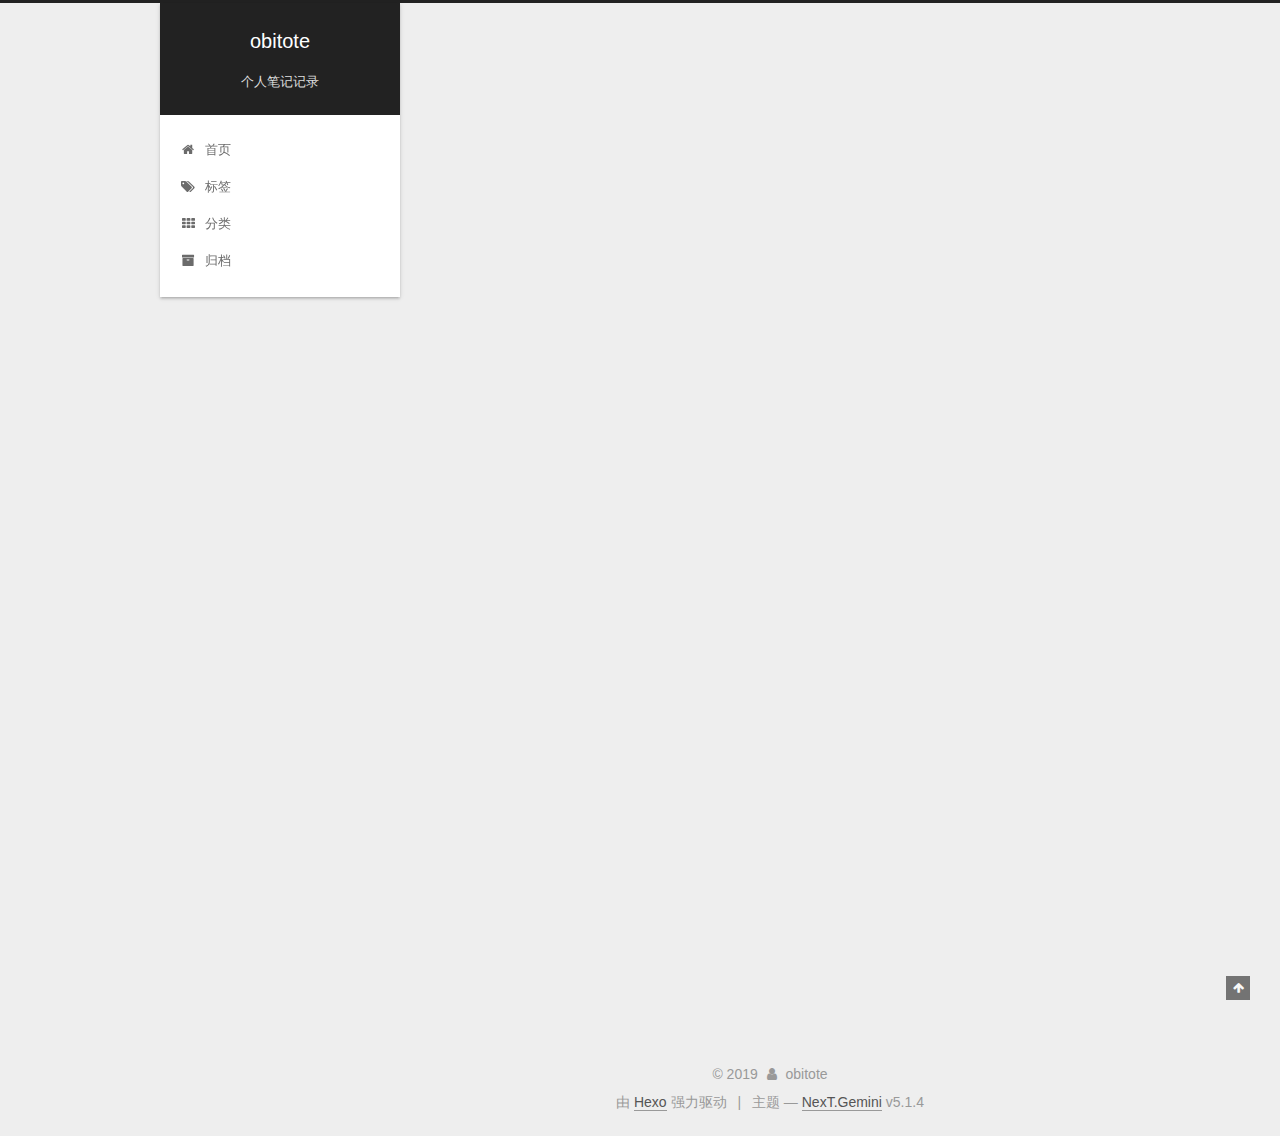
==== commit 4901f687: "Site updated: 2019-10-07 02:47:48" ====
--- a/index.html
+++ b/index.html
@@ -79,16 +79,13 @@
 
 
 
-<meta name="description" content="个人笔记记录">
 <meta property="og:type" content="website">
 <meta property="og:title" content="obitote">
 <meta property="og:url" content="http://yoursite.com/index.html">
 <meta property="og:site_name" content="obitote">
-<meta property="og:description" content="个人笔记记录">
 <meta property="og:locale" content="zh-Hans">
 <meta name="twitter:card" content="summary">
 <meta name="twitter:title" content="obitote">
-<meta name="twitter:description" content="个人笔记记录">
 
 
 
@@ -160,7 +157,7 @@
       </a>
     </div>
       
-        <p class="site-subtitle">欢迎！</p>
+        <p class="site-subtitle">个人笔记记录</p>
       
   </div>
 
@@ -190,6 +187,26 @@
         </li>
       
         
+        <li class="menu-item menu-item-tags">
+          <a href="/tags/" rel="section">
+            
+              <i class="menu-item-icon fa fa-fw fa-tags"></i> <br>
+            
+            标签
+          </a>
+        </li>
+      
+        
+        <li class="menu-item menu-item-categories">
+          <a href="/categories/" rel="section">
+            
+              <i class="menu-item-icon fa fa-fw fa-th"></i> <br>
+            
+            分类
+          </a>
+        </li>
+      
+        
         <li class="menu-item menu-item-archives">
           <a href="/archives/" rel="section">
             
@@ -273,6 +290,28 @@
             
           </span>
 
+          
+            <span class="post-category">
+            
+              <span class="post-meta-divider">|</span>
+            
+              <span class="post-meta-item-icon">
+                <i class="fa fa-folder-o"></i>
+              </span>
+              
+                <span class="post-meta-item-text">分类于</span>
+              
+              
+                <span itemprop="about" itemscope itemtype="http://schema.org/Thing">
+                  <a href="/categories/2019/" itemprop="url" rel="index">
+                    <span itemprop="name">2019</span>
+                  </a>
+                </span>
+
+                
+                
+              
+            </span>
           
 
           
@@ -389,7 +428,7 @@
               <img class="site-author-image" itemprop="image" src="https://user-images.githubusercontent.com/31856303/66273147-f5a42780-e8a3-11e9-9578-293220d20e34.jpg" alt="obitote">
             
               <p class="site-author-name" itemprop="name">obitote</p>
-              <p class="site-description motion-element" itemprop="description">个人笔记记录</p>
+              <p class="site-description motion-element" itemprop="description"></p>
           </div>
 
           <nav class="site-state motion-element">
@@ -406,7 +445,25 @@
             
 
             
-
+              
+              
+              <div class="site-state-item site-state-categories">
+                <a href="/categories/index.html">
+                  <span class="site-state-item-count">1</span>
+                  <span class="site-state-item-name">分类</span>
+                </a>
+              </div>
+            
+
+            
+              
+              
+              <div class="site-state-item site-state-tags">
+                <a href="/tags/index.html">
+                  <span class="site-state-item-count">2</span>
+                  <span class="site-state-item-name">标签</span>
+                </a>
+              </div>
             
 
           </nav>
--- a/css/main.css
+++ b/css/main.css
@@ -487,8 +487,8 @@
   margin: 20px 0;
   padding: 0;
   font-size: 13px;
-  color: #4d4d4c;
-  background: #f7f7f7;
+  color: #eaeaea;
+  background: #000;
   line-height: 1.6;
 }
 pre,
@@ -508,7 +508,7 @@
 }
 pre code {
   padding: 0;
-  color: #4d4d4c;
+  color: #eaeaea;
   background: none;
   text-shadow: none;
 }
@@ -531,7 +531,7 @@
 }
 .highlight figcaption {
   font-size: 1em;
-  color: #4d4d4c;
+  color: #eaeaea;
   line-height: 1em;
   margin-bottom: 1em;
 }
@@ -545,23 +545,23 @@
 }
 .highlight figcaption a {
   float: right;
-  color: #4d4d4c;
+  color: #eaeaea;
 }
 .highlight figcaption a:hover {
-  border-bottom-color: #4d4d4c;
+  border-bottom-color: #eaeaea;
 }
 .highlight .gutter pre {
   padding-left: 10px;
   padding-right: 10px;
-  color: #869194;
+  color: #666;
   text-align: right;
-  background-color: #eff2f3;
+  background-color: #292929;
 }
 .highlight .code pre {
   width: 100%;
   padding-left: 10px;
   padding-right: 10px;
-  background-color: #f7f7f7;
+  background-color: #000;
 }
 .highlight .line {
   height: 20px;
@@ -579,16 +579,16 @@
   border: none;
 }
 pre .deletion {
-  background: #fdd;
+  background: #008000;
 }
 pre .addition {
-  background: #dfd;
+  background: #800000;
 }
 pre .meta {
-  color: #8959a8;
+  color: #c397d8;
 }
 pre .comment {
-  color: #8e908c;
+  color: #969896;
 }
 pre .variable,
 pre .attribute,
@@ -602,7 +602,7 @@
 pre .css .id,
 pre .css .class,
 pre .css .pseudo {
-  color: #c82829;
+  color: #d54e53;
 }
 pre .number,
 pre .preprocessor,
@@ -611,7 +611,7 @@
 pre .params,
 pre .constant,
 pre .command {
-  color: #f5871f;
+  color: #e78c45;
 }
 pre .ruby .class .title,
 pre .css .rules .attribute,
@@ -624,11 +624,11 @@
 pre .special,
 pre .number,
 pre .formula {
-  color: #718c00;
+  color: #b9ca4a;
 }
 pre .title,
 pre .css .hexcolor {
-  color: #3e999f;
+  color: #70c0b1;
 }
 pre .function,
 pre .python .decorator,
@@ -638,11 +638,11 @@
 pre .perl .sub,
 pre .javascript .title,
 pre .coffeescript .title {
-  color: #4271ae;
+  color: #7aa6da;
 }
 pre .keyword,
 pre .javascript .function {
-  color: #8959a8;
+  color: #c397d8;
 }
 .full-image.full-image.full-image.full-image {
   border: none;
@@ -1823,7 +1823,7 @@
   width: 4px;
   height: 4px;
   border-radius: 50%;
-  background: #94ff2b;
+  background: #2bffff;
 }
 .links-of-blogroll {
   font-size: 13px;
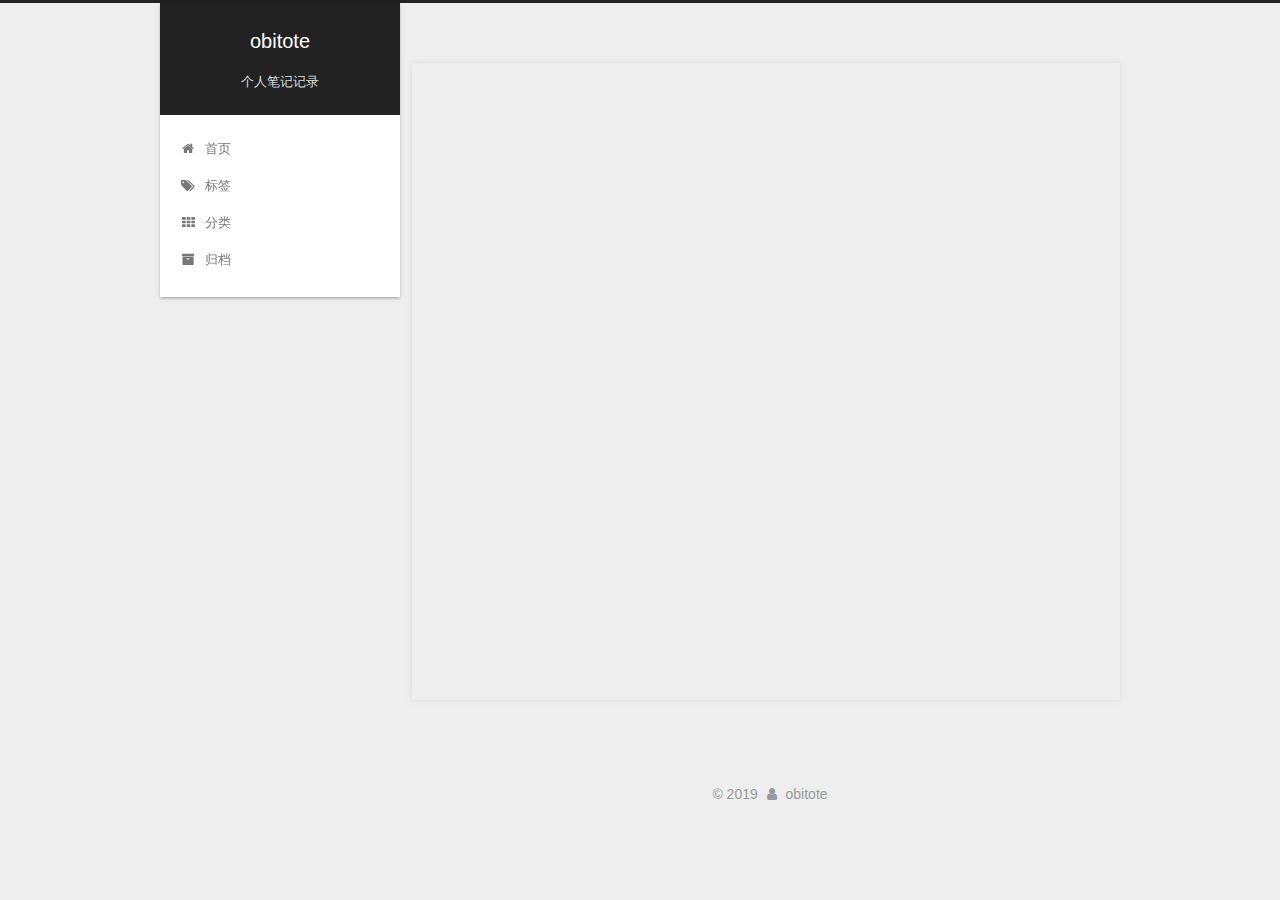
==== commit 8790eb62: "Site updated: 2019-10-07 03:38:01" ====
--- a/index.html
+++ b/index.html
@@ -95,7 +95,7 @@
     root: '/',
     scheme: 'Gemini',
     version: '5.1.4',
-    sidebar: {"position":"left","display":"post","offset":12,"b2t":false,"scrollpercent":false,"onmobile":false},
+    sidebar: {"position":"left","display":"post","offset":12,"b2t":false,"scrollpercent":true,"onmobile":false},
     fancybox: true,
     tabs: true,
     motion: {"enable":true,"async":false,"transition":{"post_block":"fadeIn","post_header":"slideDownIn","post_body":"slideDownIn","coll_header":"slideLeftIn","sidebar":"slideUpIn"}},
@@ -341,22 +341,17 @@
 
       
         
-          
-            <p>Welcome to <a href="https://hexo.io/" target="_blank" rel="noopener">Hexo</a>! This is your very first post. Check <a href="https://hexo.io/docs/" target="_blank" rel="noopener">documentation</a> for more info. If you get any problems when using Hexo, you can find the answer in <a href="https://hexo.io/docs/troubleshooting.html" target="_blank" rel="noopener">troubleshooting</a> or you can ask me on <a href="https://github.com/hexojs/hexo/issues" target="_blank" rel="noopener">GitHub</a>.</p>
+          <p>Welcome to <a href="https://hexo.io/" target="_blank" rel="noopener">Hexo</a>! This is your very first post. Check <a href="https://hexo.io/docs/" target="_blank" rel="noopener">documentation</a> for more info. If you get any problems when using Hexo, you can find the answer in <a href="https://hexo.io/docs/troubleshooting.html" target="_blank" rel="noopener">troubleshooting</a> or you can ask me on <a href="https://github.com/hexojs/hexo/issues" target="_blank" rel="noopener">GitHub</a>.</p>
 <h2 id="Quick-Start"><a href="#Quick-Start" class="headerlink" title="Quick Start"></a>Quick Start</h2><h3 id="Create-a-new-post"><a href="#Create-a-new-post" class="headerlink" title="Create a new post"></a>Create a new post</h3><figure class="highlight bash"><table><tr><td class="gutter"><pre><span class="line">1</span><br></pre></td><td class="code"><pre><span class="line">$ hexo new <span class="string">"My New Post"</span></span><br></pre></td></tr></table></figure>
 
 <p>More info: <a href="https://hexo.io/docs/writing.html" target="_blank" rel="noopener">Writing</a></p>
-<h3 id="Run-server"><a href="#Run-server" class="headerlink" title="Run server"></a>Run server</h3><figure class="highlight bash"><table><tr><td class="gutter"><pre><span class="line">1</span><br></pre></td><td class="code"><pre><span class="line">$ hexo server</span><br></pre></td></tr></table></figure>
-
-<p>More info: <a href="https://hexo.io/docs/server.html" target="_blank" rel="noopener">Server</a></p>
-<h3 id="Generate-static-files"><a href="#Generate-static-files" class="headerlink" title="Generate static files"></a>Generate static files</h3><figure class="highlight bash"><table><tr><td class="gutter"><pre><span class="line">1</span><br></pre></td><td class="code"><pre><span class="line">$ hexo generate</span><br></pre></td></tr></table></figure>
-
-<p>More info: <a href="https://hexo.io/docs/generating.html" target="_blank" rel="noopener">Generating</a></p>
-<h3 id="Deploy-to-remote-sites"><a href="#Deploy-to-remote-sites" class="headerlink" title="Deploy to remote sites"></a>Deploy to remote sites</h3><figure class="highlight bash"><table><tr><td class="gutter"><pre><span class="line">1</span><br></pre></td><td class="code"><pre><span class="line">$ hexo deploy</span><br></pre></td></tr></table></figure>
-
-<p>More info: <a href="https://hexo.io/docs/deployment.html" target="_blank" rel="noopener">Deployment</a></p>
-
-          
+          <!--noindex-->
+          <div class="post-button text-center">
+            <a class="btn" href="/2019/10/07/hello-world/#more" rel="contents">
+              阅读全文 &raquo;
+            </a>
+          </div>
+          <!--/noindex-->
         
       
     </div>
@@ -507,15 +502,9 @@
 </div>
 
 
-  <div class="powered-by">由 <a class="theme-link" target="_blank" href="https://hexo.io">Hexo</a> 强力驱动</div>
-
-
-
-  <span class="post-meta-divider">|</span>
-
-
-
-  <div class="theme-info">主题 &mdash; <a class="theme-link" target="_blank" href="https://github.com/iissnan/hexo-theme-next">NexT.Gemini</a> v5.1.4</div>
+
+
+
 
 
 
@@ -535,6 +524,8 @@
     
       <div class="back-to-top">
         <i class="fa fa-arrow-up"></i>
+        
+          <span id="scrollpercent"><span>0</span>%</span>
         
       </div>
     
--- a/css/main.css
+++ b/css/main.css
@@ -1823,7 +1823,7 @@
   width: 4px;
   height: 4px;
   border-radius: 50%;
-  background: #2bffff;
+  background: #d29600;
 }
 .links-of-blogroll {
   font-size: 13px;
@@ -3121,3 +3121,10 @@
     margin: 8px 0 0;
   }
 }
+.post {
+  margin-top: 60px;
+  margin-bottom: 60px;
+  padding: 25px;
+  -webkit-box-shadow: 0 0 5px rgba(202,203,203,0.5);
+  -moz-box-shadow: 0 0 5px rgba(202,203,204,0.5);
+}
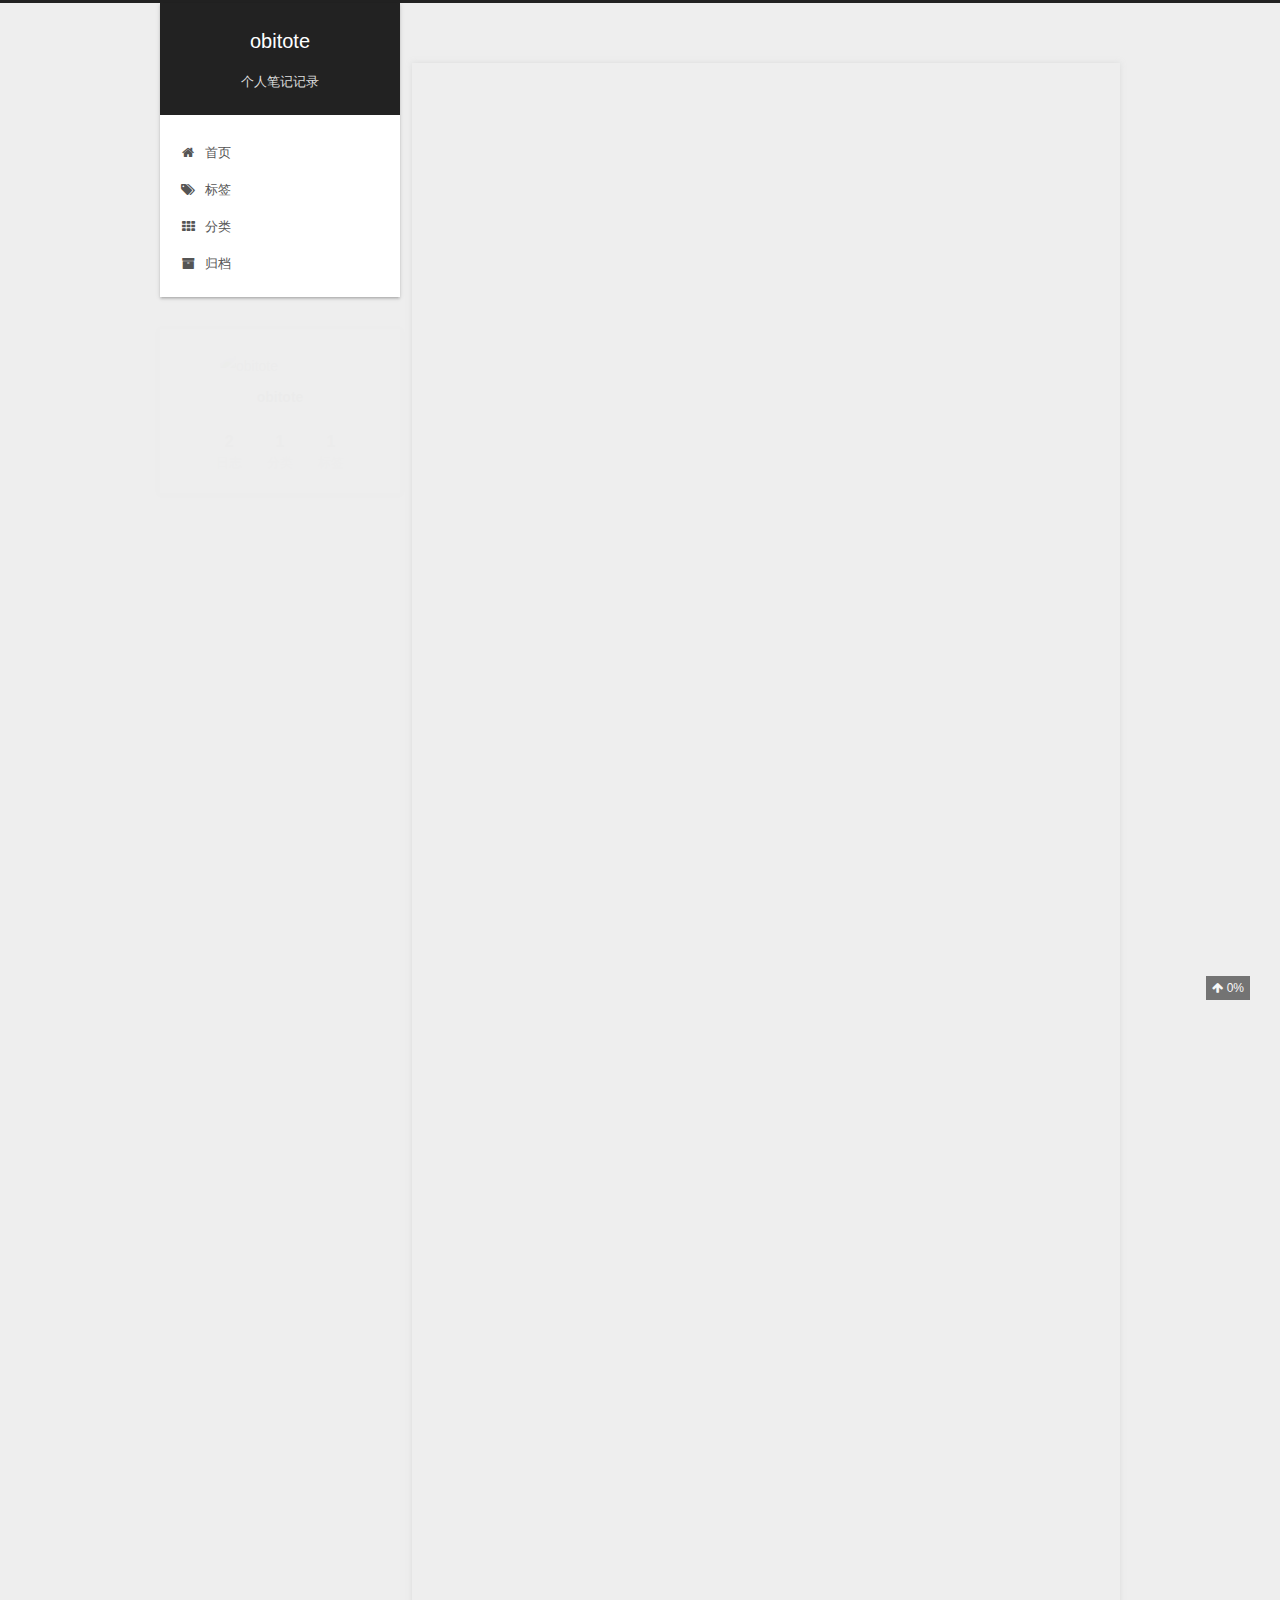
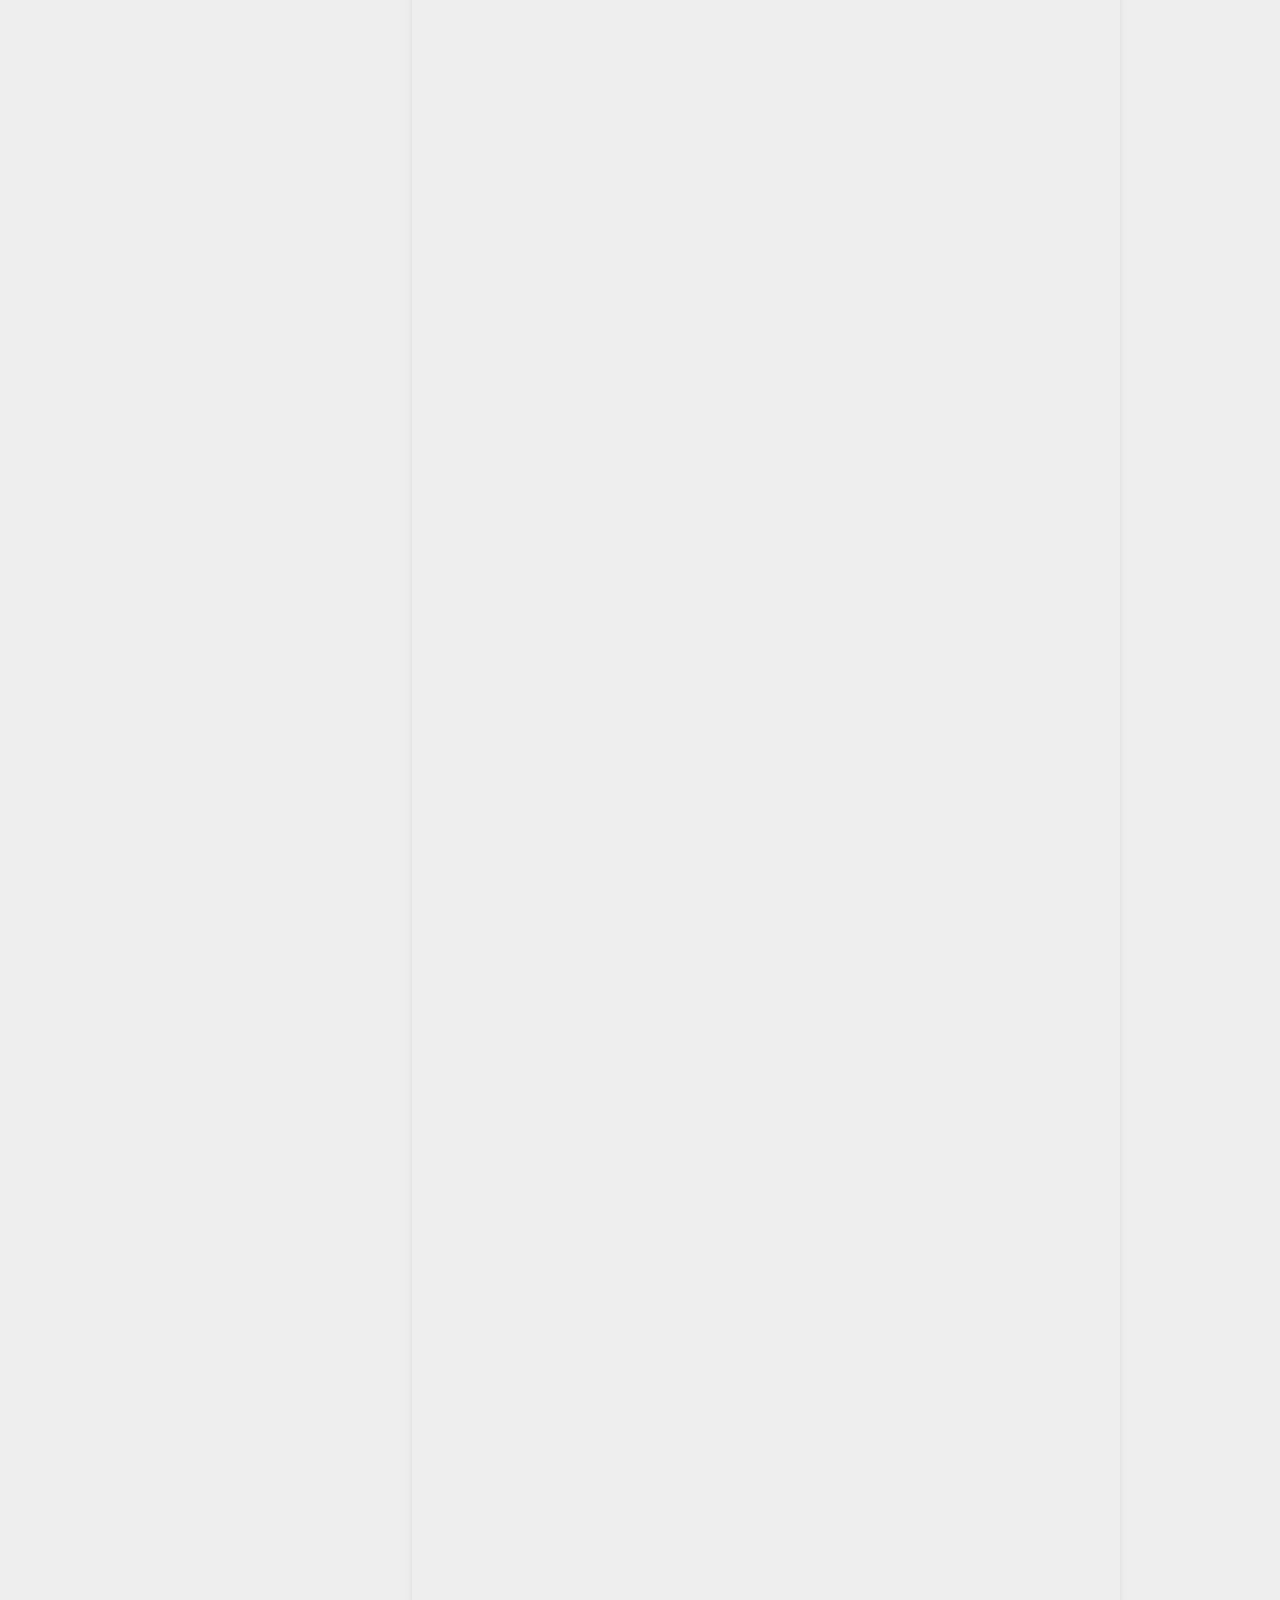
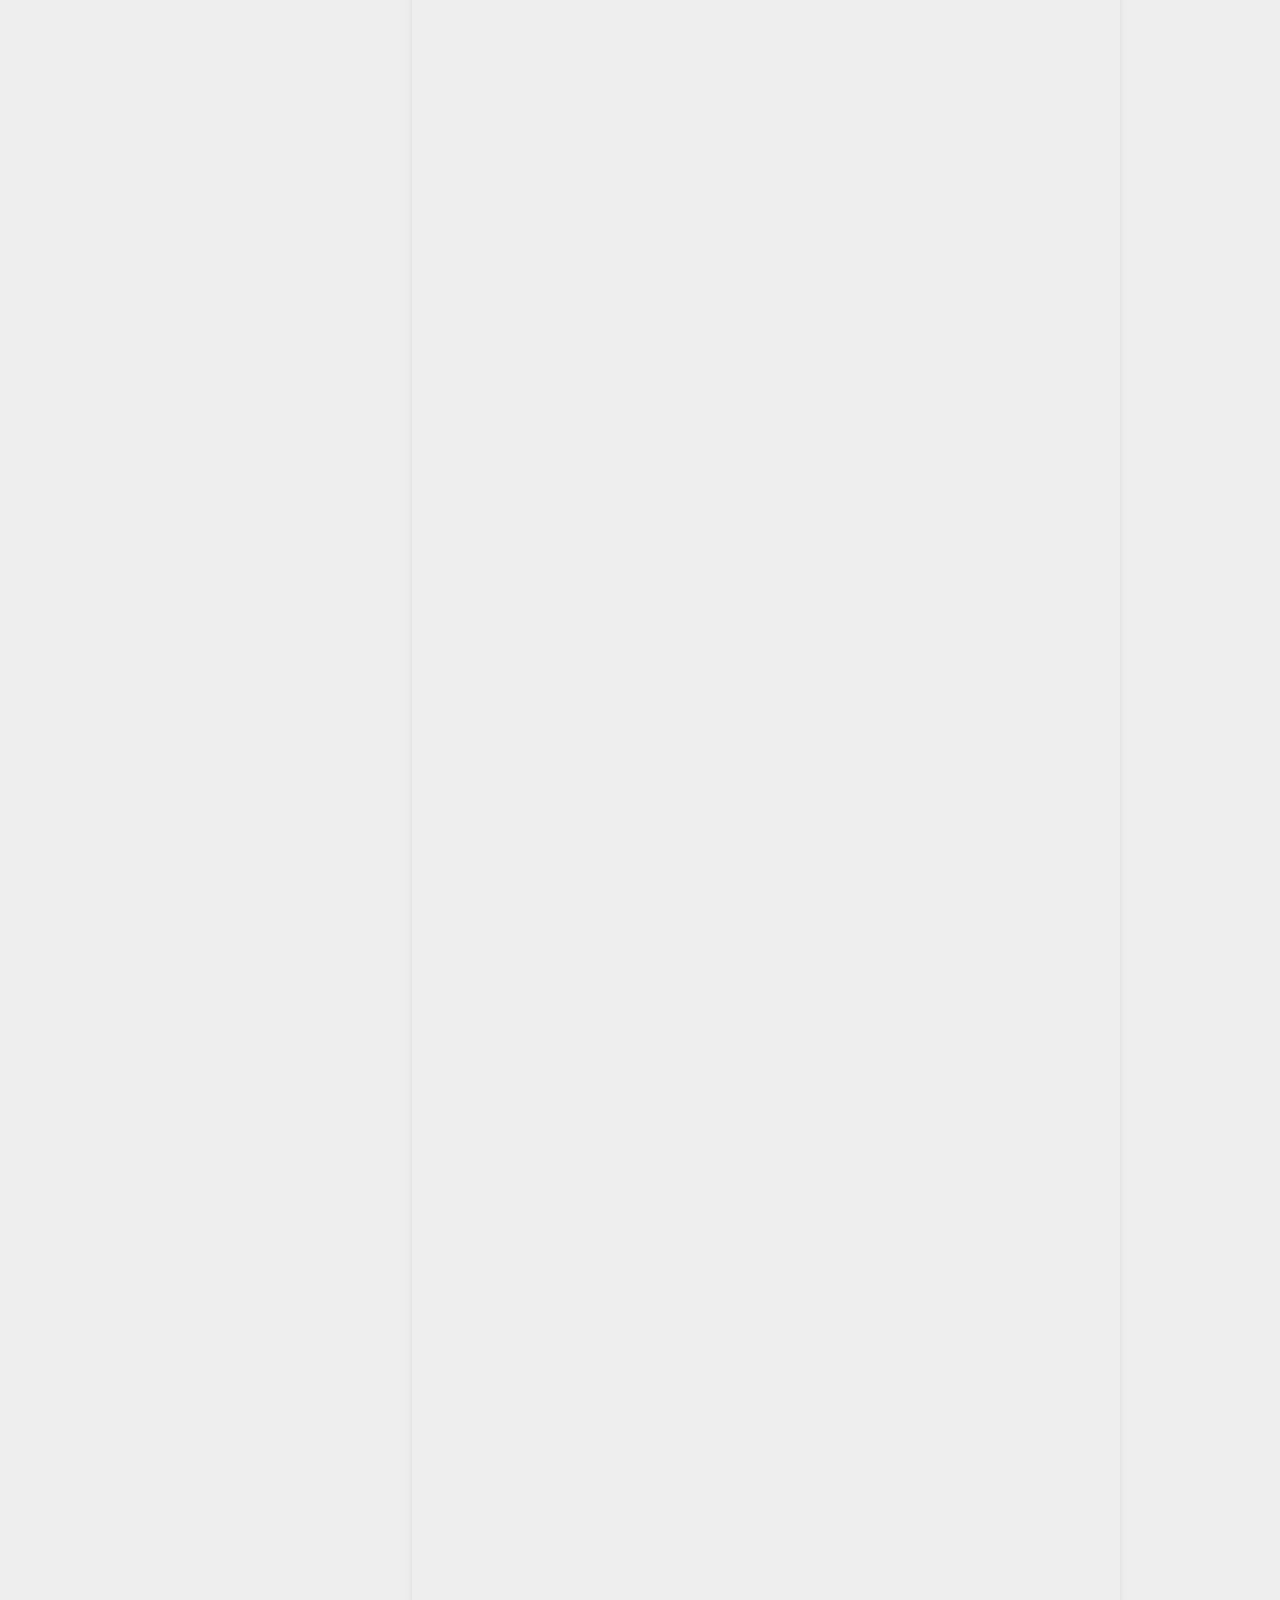
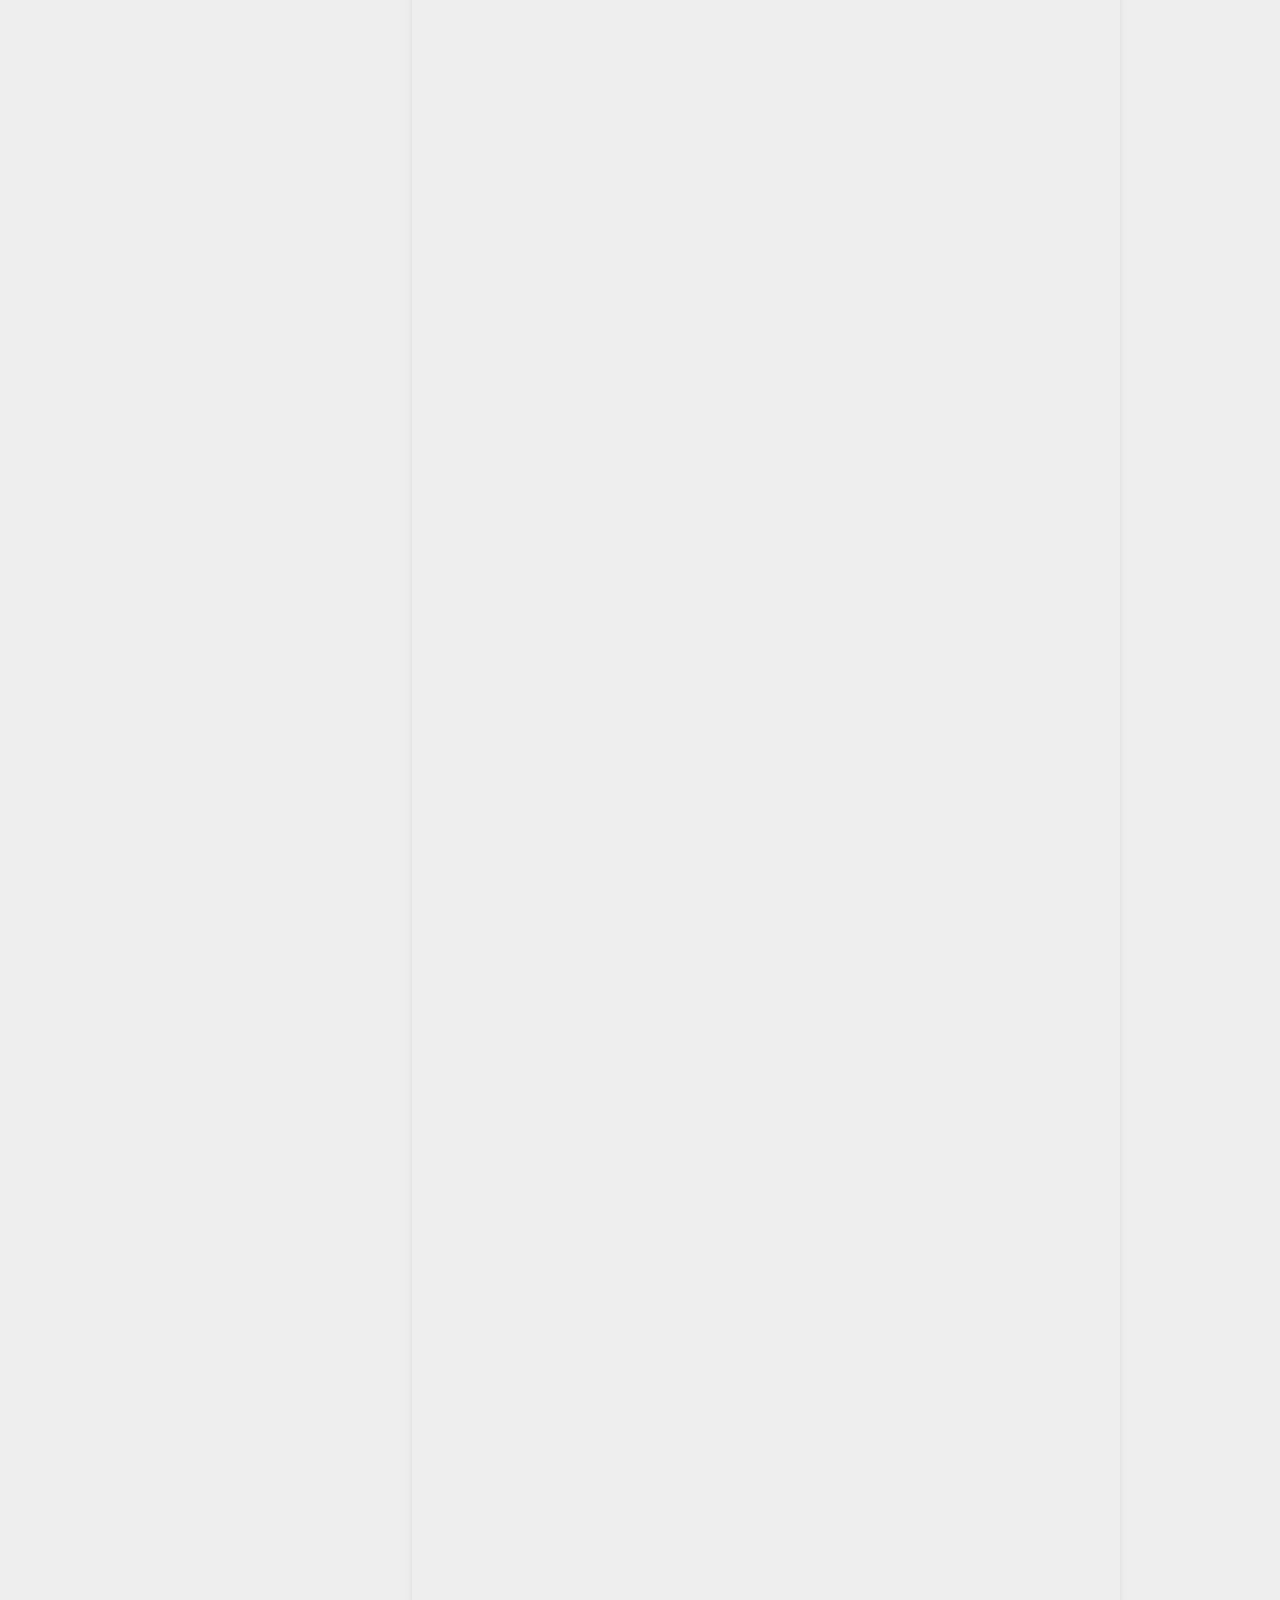
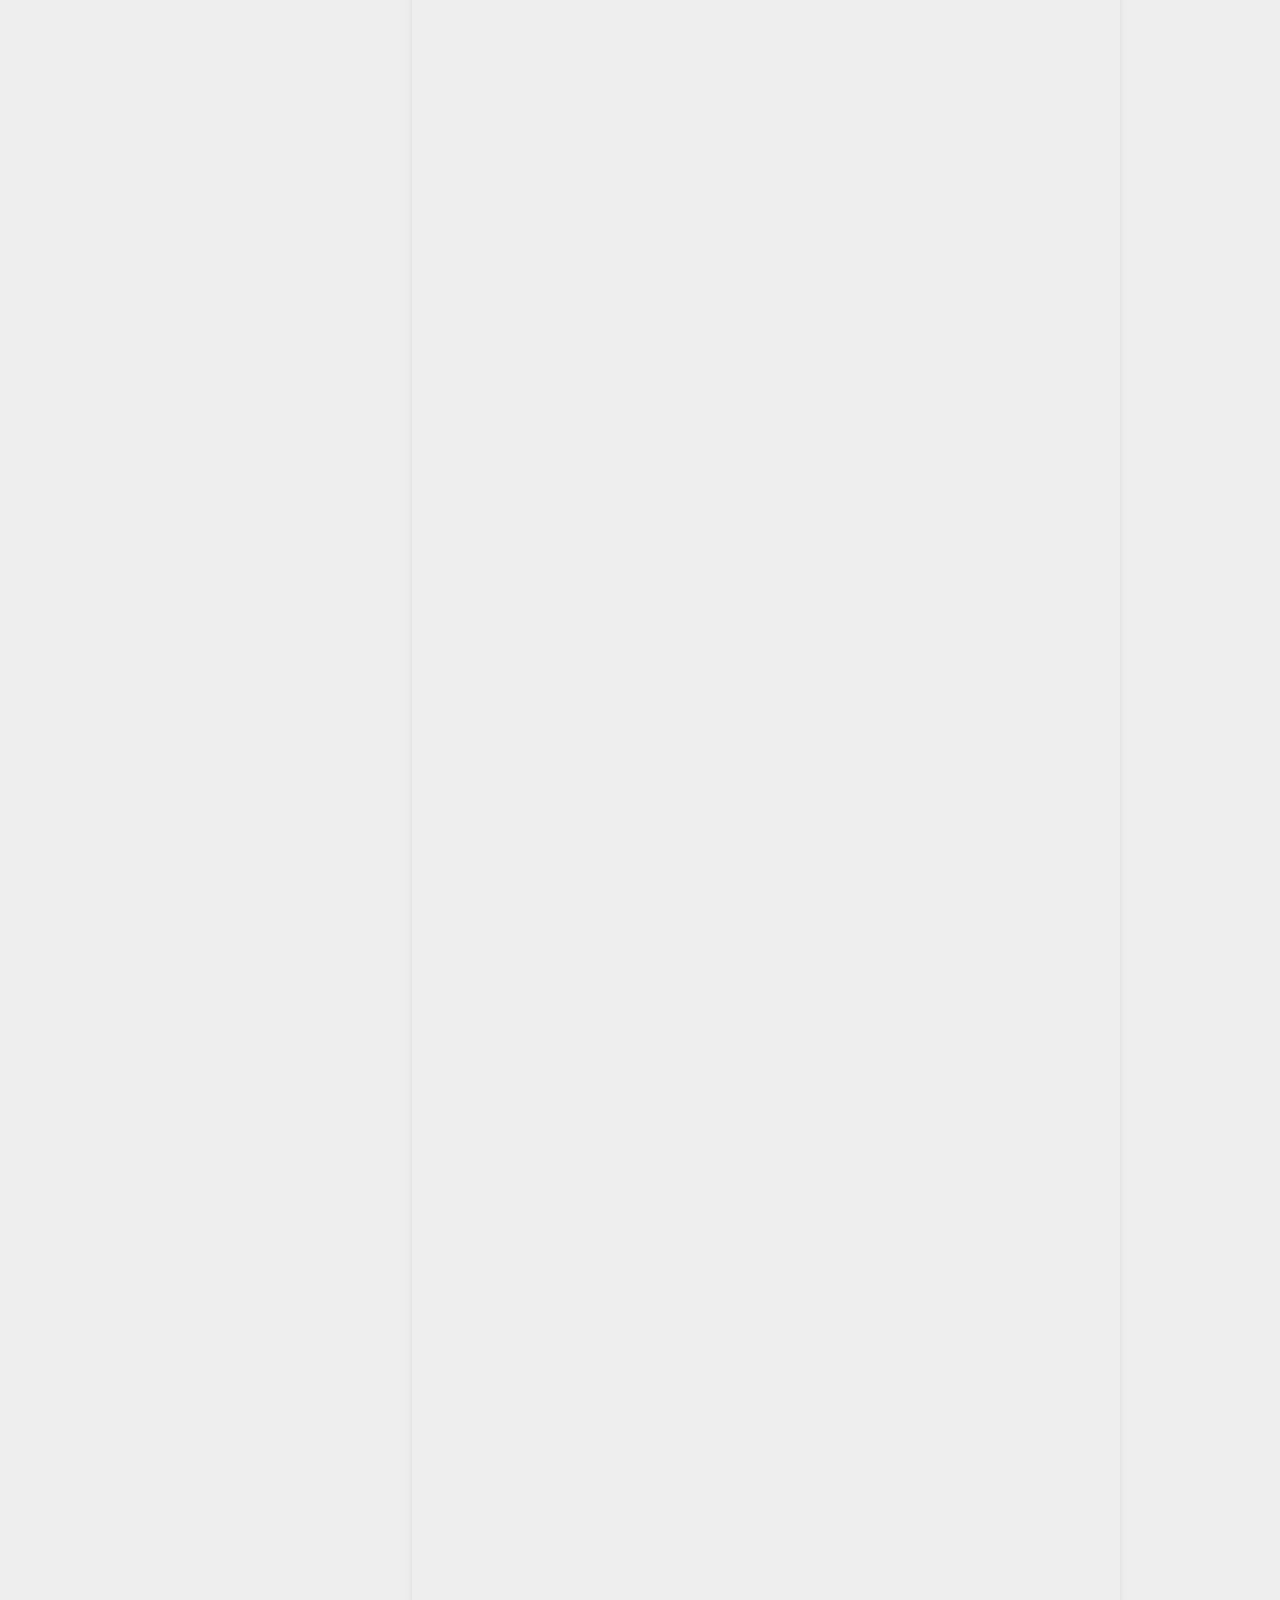
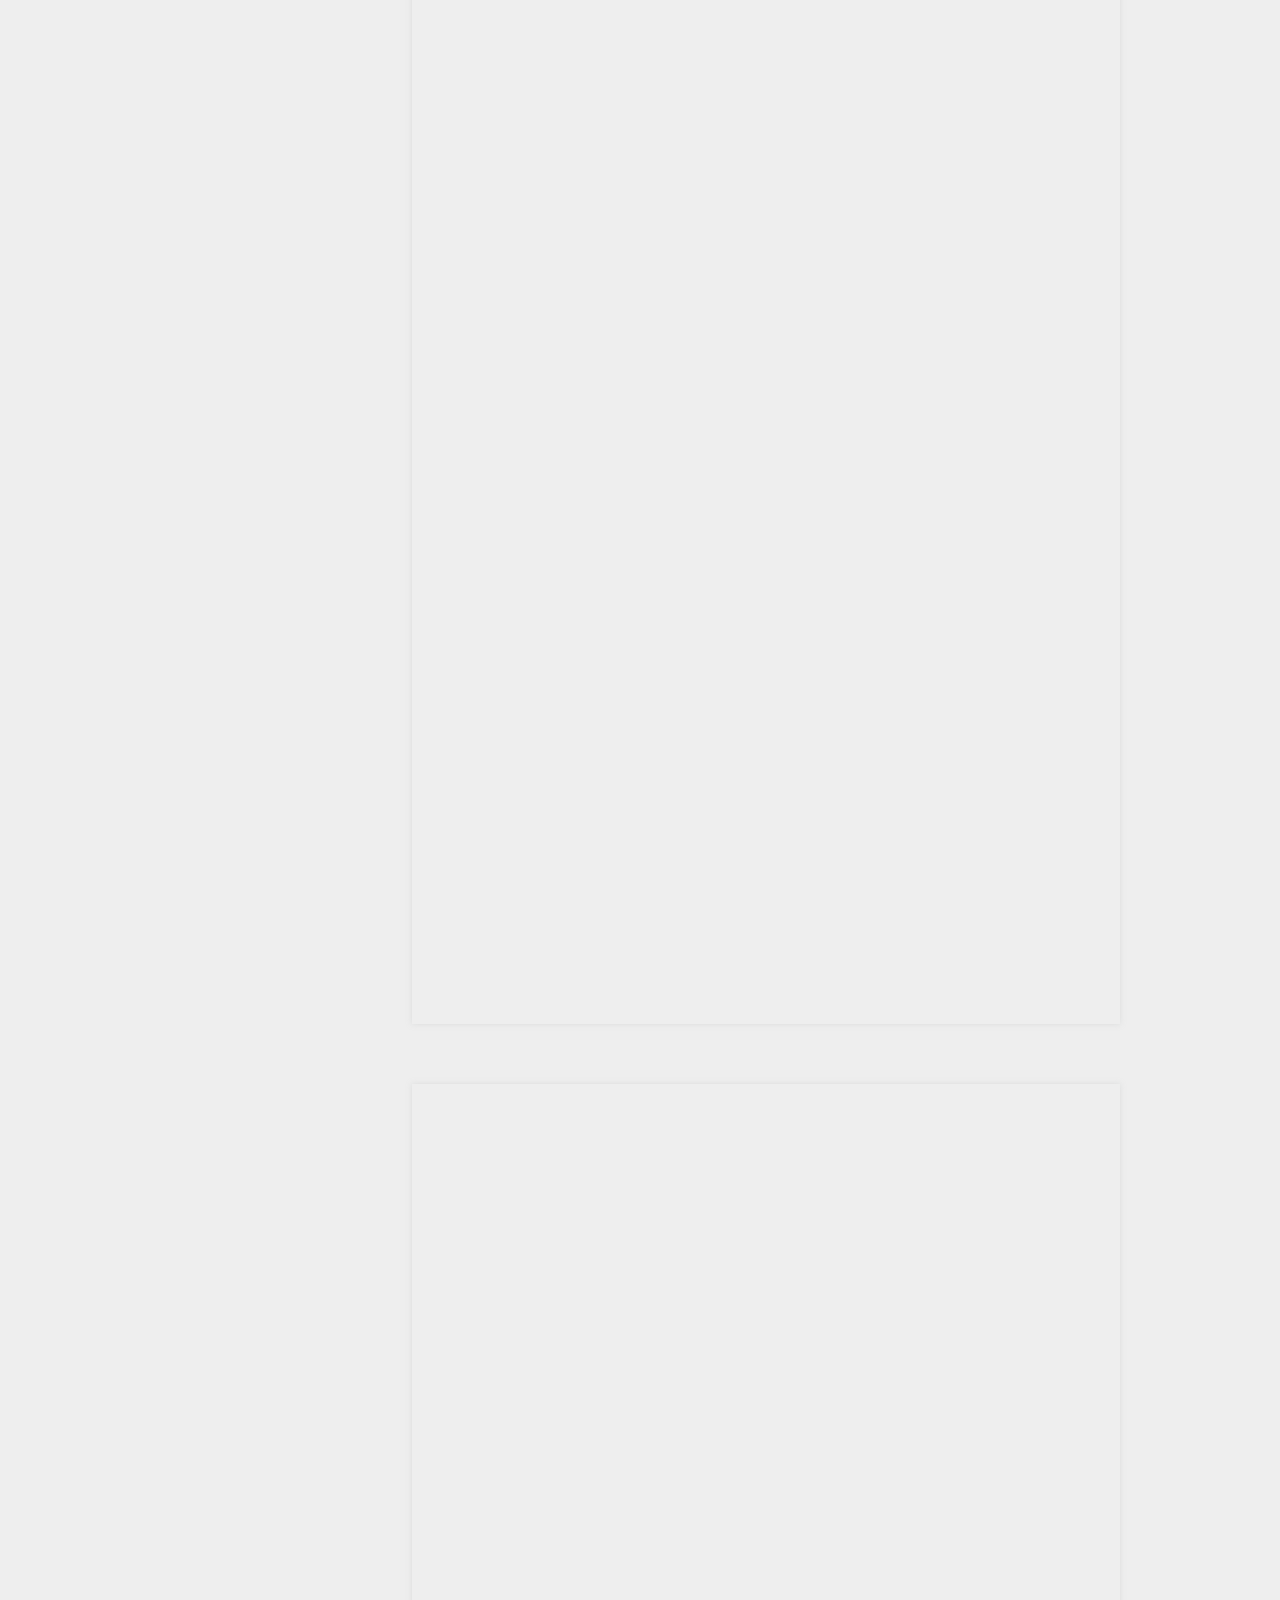
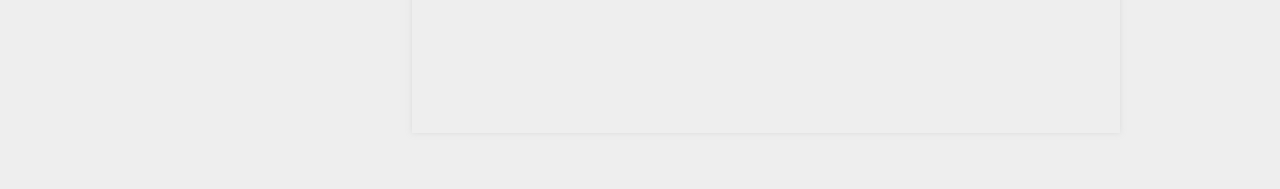
==== commit 702865f7: "Site updated: 2019-10-08 00:22:32" ====
--- a/index.html
+++ b/index.html
@@ -249,7 +249,7 @@
   
   
   <div class="post-block">
-    <link itemprop="mainEntityOfPage" href="http://yoursite.com/2019/10/07/hello-world/">
+    <link itemprop="mainEntityOfPage" href="http://yoursite.com/2019/10/07/Docker/">
 
     <span hidden itemprop="author" itemscope itemtype="http://schema.org/Person">
       <meta itemprop="name" content="obitote">
@@ -268,7 +268,7 @@
         
           <h1 class="post-title" itemprop="name headline">
                 
-                <a class="post-title-link" href="/2019/10/07/hello-world/" itemprop="url">Hello World</a></h1>
+                <a class="post-title-link" href="/2019/10/07/Docker/" itemprop="url">Docker</a></h1>
         
 
         <div class="post-meta">
@@ -280,6 +280,390 @@
               
                 <span class="post-meta-item-text">发表于</span>
               
+              <time title="创建于" itemprop="dateCreated datePublished" datetime="2019-10-07T17:35:12+08:00">
+                2019-10-07
+              </time>
+            
+
+            
+
+            
+          </span>
+
+          
+            <span class="post-category">
+            
+              <span class="post-meta-divider">|</span>
+            
+              <span class="post-meta-item-icon">
+                <i class="fa fa-folder-o"></i>
+              </span>
+              
+                <span class="post-meta-item-text">分类于</span>
+              
+              
+                <span itemprop="about" itemscope itemtype="http://schema.org/Thing">
+                  <a href="/categories/Dokcer/" itemprop="url" rel="index">
+                    <span itemprop="name">Dokcer</span>
+                  </a>
+                </span>
+
+                
+                
+              
+            </span>
+          
+
+          
+            
+          
+
+          
+          
+
+          
+
+          
+
+          
+
+        </div>
+      </header>
+    
+
+    
+    
+    
+    <div class="post-body" itemprop="articleBody">
+
+      
+      
+
+      
+        
+          
+            <h2 id="简介"><a href="#简介" class="headerlink" title="简介"></a>简介</h2><h3 id="Linux-容器技术-VS-虚拟机"><a href="#Linux-容器技术-VS-虚拟机" class="headerlink" title="Linux 容器技术 VS 虚拟机"></a>Linux 容器技术 VS 虚拟机</h3><div align="center"><img width="70%" height="70%" src="https://user-images.githubusercontent.com/31856303/66301107-12367300-e929-11e9-8061-cd8a0aae9e0c.jpg"></div>
+
+<ul>
+<li>使用场景</li>
+</ul>
+<ol>
+<li>使用 Docker 容器开发、测试、部署服务</li>
+<li>创建隔离的运行环境</li>
+<li>搭建测试环境</li>
+<li>构建多用户的平台即服务(PaaS)基础设施</li>
+<li>提供软件即服务(SaaS)应用程序</li>
+<li>高性能、超大规模的宿主机部署</li>
+</ol>
+<h3 id="基本组成"><a href="#基本组成" class="headerlink" title="基本组成"></a>基本组成</h3><div align="center"><img width="70%" height="70%" src="https://user-images.githubusercontent.com/31856303/66301144-267a7000-e929-11e9-8bcb-5ac5e6bf34a9.jpg"></div>
+
+<ol>
+<li>Docker 客户端/守护进程<ul>
+<li>C/S 架构</li>
+<li>本地/远程</li>
+</ul>
+</li>
+<li>Docker Image 镜像<ul>
+<li>层叠的只读文件系统：<ul>
+<li>最低端是引导系统：bootfs，当容器启动后，将被移植到内存中，而引导系统会被卸载，</li>
+<li>rootfs文件系统，只读状态，最底部的镜像被称为基础镜像</li>
+</ul>
+</li>
+<li>联合加载（union mount）：将各层系统叠加到一起</li>
+</ul>
+</li>
+</ol>
+<div align="center"><img width="40%" height="40%" src="https://user-images.githubusercontent.com/31856303/66301164-3003d800-e929-11e9-9f18-cb51b9c4a560.jpg"></div>
+
+<ol start="3">
+<li>Docker Container 容器<ul>
+<li>通过镜像启动</li>
+<li>启动和执行阶段</li>
+<li><strong>写时复制</strong>（copy on write）</li>
+</ul>
+</li>
+</ol>
+<ul>
+<li><strong>可写层</strong>是可读写的，<strong>可写层</strong>以下是只读层</li>
+</ul>
+<div align="center"><img width="30%" height="30%" src="https://user-images.githubusercontent.com/31856303/66301187-3c883080-e929-11e9-8c18-34344ed4a7f4.jpg"></div>
+
+<ol start="4">
+<li>Docker Registry 仓库<ul>
+<li>公有</li>
+<li>私有</li>
+<li>Docker Hub</li>
+</ul>
+</li>
+</ol>
+<h3 id="Docker-容器相关技术"><a href="#Docker-容器相关技术" class="headerlink" title="Docker 容器相关技术"></a>Docker 容器相关技术</h3><p>Docker 依赖的 Linux 内核特性：2个</p>
+<ol>
+<li>Namespaces 命名空间，用于隔离资源</li>
+<li>Control groups 控制组，用于隔离资源的管理，分配<h4 id="Namespaces-命名空间"><a href="#Namespaces-命名空间" class="headerlink" title="Namespaces 命名空间"></a>Namespaces 命名空间</h4></li>
+</ol>
+<ul>
+<li>编程语言中：封装的概念 -&gt; 代码的隔离</li>
+<li>操作系统中：系统资源的隔离，进程、网络、文件系统</li>
+</ul>
+<ol>
+<li>PID (Process ID)：进程隔离</li>
+<li>NET (Network)：管理网络接口</li>
+<li>IPC (InterProcess Comminication)：管理跨进程通信的访问</li>
+<li>MNT (Mount)：管理挂载点</li>
+<li>UTS (Unix TimeSharing System)：隔离内核和版本标识<h4 id="Control-groups-控制组"><a href="#Control-groups-控制组" class="headerlink" title="Control groups 控制组"></a>Control groups 控制组</h4></li>
+<li>资源管理</li>
+<li>优先级设定</li>
+<li>资源计量</li>
+<li>资源控制<h4 id="Docker-容器的能力"><a href="#Docker-容器的能力" class="headerlink" title="Docker 容器的能力"></a>Docker 容器的能力</h4></li>
+</ol>
+<ul>
+<li>文件系统隔离：每个容器都有自己的 root 文件系统</li>
+<li>进程隔离：每个容器都运行再自己的进程环境中</li>
+<li>网络隔离：容器间的虚拟网络接口和 IP 地址都是分开的</li>
+<li>资源隔离和分组：使用 cgroups 将 CPU 和内存之类的资源独立分配给每一个 Docker 容器</li>
+</ul>
+<h3 id="安装与配置"><a href="#安装与配置" class="headerlink" title="安装与配置"></a>安装与配置</h3><h4 id="在-Ubuntu-中安装"><a href="#在-Ubuntu-中安装" class="headerlink" title="在 Ubuntu 中安装"></a>在 Ubuntu 中安装</h4><ol>
+<li>安装前检测<ol>
+<li>内核版本：<code>uname -a</code></li>
+<li>Device Mapper 存储驱动：<code>ls -l /sys/class/misc/device-mapper</code> （只有存在这个文件就行）</li>
+</ol>
+</li>
+<li>安装 Ubuntu 维护的版本：<ol>
+<li><code>sudo apt-get install docker.io</code></li>
+<li><code>source /etc/bash_completion.d/docker.io</code></li>
+<li>查看安装的版本：<code>sudo docker.io version</code></li>
+</ol>
+</li>
+<li>安装 Docker 维护的版本<ol>
+<li><code>sudo apt-get install -y curl</code></li>
+<li><code>curl -sSL https://get.docker.com/ubuntu/ |sudo sh</code> </li>
+<li>查看版本：<code>sudo docker version</code></li>
+</ol>
+</li>
+<li>为了避免每次都使用 <code>sudo</code>，可以添加非 root 用户组<ol>
+<li><code>sudo groupadd docker</code></li>
+<li><code>sudo gpasswd -a [你的用户名] docker</code></li>
+<li><code>sudo service docker restart</code></li>
+<li>注销系统后重新启动就行了<h4 id="在-WSL-2-中安装"><a href="#在-WSL-2-中安装" class="headerlink" title="在 WSL 2 中安装"></a>在 WSL 2 中安装</h4></li>
+</ol>
+</li>
+<li><code>curl -fsSL https://get.docker.com -o get-docker.sh</code></li>
+<li><code>sudo sh get-docker.sh</code></li>
+<li><code>sudo service docker start</code></li>
+<li><code>sudo usermod -aG docker $USER</code></li>
+<li>重新登入 WSL 2 ，检测：<code>docker version</code></li>
+<li>测试安装是否正常：<code>docker run hello-world</code></li>
+</ol>
+<h2 id="Docker-的-C-S-模式"><a href="#Docker-的-C-S-模式" class="headerlink" title="Docker 的 C/S 模式"></a>Docker 的 C/S 模式</h2><h3 id="C-S-模式"><a href="#C-S-模式" class="headerlink" title="C/S 模式"></a>C/S 模式</h3><div align="center"><img width="60%" height="60%" src="https://user-images.githubusercontent.com/31856303/66301226-4ca01000-e929-11e9-9652-85d42a63a6ca.jpg"></div>
+
+<h3 id="Remote-API"><a href="#Remote-API" class="headerlink" title="Remote API"></a>Remote API</h3><ul>
+<li>使用 <code>docker version</code>，其中的 <code>Server API version</code> 就是 Remote API 的版本</li>
+<li>使用 <code>nc</code> 与 Docker Socket 进行连接：<ol>
+<li>使用 <code>-U</code> 指明使用的是 Socket</li>
+<li><code>nc -U /var/run/docker.sock</code></li>
+<li>输入：<code>GET /info HTTP/1.1</code></li>
+</ol>
+</li>
+</ul>
+<div align="center"><img width="60%" height="60%" src="https://user-images.githubusercontent.com/31856303/66301259-588bd200-e929-11e9-8dd6-676fb3e26159.jpg"></div>
+
+<h3 id="C-S-连接方式-socket"><a href="#C-S-连接方式-socket" class="headerlink" title="C/S 连接方式 - socket"></a>C/S 连接方式 - socket</h3><ul>
+<li><code>unix:///var/run/docker.sock</code>（默认）</li>
+<li><code>tcp://host:port</code></li>
+<li><code>fd://socketfd</code></li>
+</ul>
+<div align="center"><img width="60%" height="60%" src="https://user-images.githubusercontent.com/31856303/66301271-63466700-e929-11e9-9e17-03c4ae83b8cf.jpg"></div>
+
+<p>使用命令行的 docker 命令，实际上是使用客户端与守护进程进行交互</p>
+<h3 id="Docker-守护进程的配置和操作"><a href="#Docker-守护进程的配置和操作" class="headerlink" title="Docker 守护进程的配置和操作"></a>Docker 守护进程的配置和操作</h3><ul>
+<li>查看守护进程：<code>ps -ef | grep docker</code></li>
+<li>使用 <code>service</code> 命令管理<ul>
+<li><code>sudo service docker start</code></li>
+<li><code>sudo service docker stop</code></li>
+<li><code>sudo service docker restart</code></li>
+</ul>
+</li>
+<li>Docker 的启动选项：<code>docker -d [OPTIONS]</code>，（<code>-d</code> 表示以守护形式进行）</li>
+<li>启动配置文件：<code>/etc/default/docker</code><ol>
+<li>以 root 权限编辑：<code>sudo vim /etc/default/docker</code>，更改并保存</li>
+<li>重启服务：<code>sudo service docker restart</code></li>
+<li>使用 <code>Docker info</code> 查看编辑后的信息<h3 id="Docker-的远程访问-TODO"><a href="#Docker-的远程访问-TODO" class="headerlink" title="Docker 的远程访问  TODO"></a>Docker 的远程访问  TODO</h3><h4 id="环境准备"><a href="#环境准备" class="headerlink" title="环境准备"></a>环境准备</h4></li>
+</ol>
+</li>
+</ul>
+<ol>
+<li>第二台安装 Docker 的服务器</li>
+<li>修改 Docker 守护进程启动项，添加 label 选项，用来区别服务器</li>
+<li>保证 Client API 与 Server API 版本一致<h4 id="修改服务器端配置"><a href="#修改服务器端配置" class="headerlink" title="修改服务器端配置"></a>修改服务器端配置</h4>修改 Docker 守护进程启动选项<figure class="highlight sh"><table><tr><td class="gutter"><pre><span class="line">1</span><br><span class="line">2</span><br><span class="line">3</span><br><span class="line">4</span><br><span class="line">5</span><br></pre></td><td class="code"><pre><span class="line">-H      tcp://host:port</span><br><span class="line">        unix:///path/to/socket</span><br><span class="line">        fd://socketfd or fd://*</span><br><span class="line"><span class="comment"># 守护进程默认设置：</span></span><br><span class="line">-H unix:///var/run/docker.sock</span><br></pre></td></tr></table></figure>
+
+</li>
+</ol>
+<h4 id="修改客户端配置"><a href="#修改客户端配置" class="headerlink" title="修改客户端配置"></a>修改客户端配置</h4><ul>
+<li><p>修改 Docker 客户端命令选项</p>
+<figure class="highlight sh"><table><tr><td class="gutter"><pre><span class="line">1</span><br><span class="line">2</span><br><span class="line">3</span><br><span class="line">4</span><br><span class="line">5</span><br></pre></td><td class="code"><pre><span class="line">-H      tcp://host:port</span><br><span class="line">        unix:///path/to/socket</span><br><span class="line">        fd://socketfd or fd://*</span><br><span class="line"><span class="comment"># 守护进程默认设置：</span></span><br><span class="line">-H unix:///var/run/docker.sock</span><br></pre></td></tr></table></figure>
+</li>
+<li><p>使用环境变量 DOCKER_HOST</p>
+<figure class="highlight plain"><table><tr><td class="gutter"><pre><span class="line">1</span><br></pre></td><td class="code"><pre><span class="line">export DOCKER_HOST=&quot;tcp://10.211.55.5:2375&quot;</span><br></pre></td></tr></table></figure>
+
+</li>
+</ul>
+<h2 id="Docker-容器"><a href="#Docker-容器" class="headerlink" title="Docker 容器"></a>Docker 容器</h2><h3 id="容器的基本操作"><a href="#容器的基本操作" class="headerlink" title="容器的基本操作"></a>容器的基本操作</h3><ol>
+<li><p>单次启动容器：<code>docker run IMAGE [COMMAND] [ARG...]</code></p>
+</li>
+<li><p>启动交互式容器：<code>docker run -i -t IMAGE /bin/bash</code></p>
+<ul>
+<li><code>-i</code>：标准输入</li>
+<li><code>-t</code>：分配终端</li>
+</ul>
+</li>
+<li><p>查看容器：<code>docker ps [-a] [-l]</code></p>
+<ul>
+<li><code>-a</code>：列出所有容器</li>
+<li><code>-l</code>：列出最新创建的容器</li>
+</ul>
+</li>
+<li><p>查看容器具体信息：<code>docker inspect [容器ID / 容器名]</code></p>
+</li>
+<li><p>自定义容器名：<code>docker run -name=自定义名 -i -t IMAGE /bin/bash</code> -&gt; 方便查看该容器</p>
+</li>
+<li><p>重启启动停止的容器：<code>docker start [-i] 容器名</code></p>
+</li>
+<li><p>删除停止的容器：<code>docker rm [容器名]</code></p>
+<h3 id="守护式容器"><a href="#守护式容器" class="headerlink" title="守护式容器"></a>守护式容器</h3><h4 id="守护石容器概念"><a href="#守护石容器概念" class="headerlink" title="守护石容器概念"></a>守护石容器概念</h4></li>
+<li><p>能够长期运行</p>
+</li>
+<li><p>没有交互式会话</p>
+</li>
+<li><p>适合运行应用程序和服务</p>
+<h4 id="以守护形式运行容器"><a href="#以守护形式运行容器" class="headerlink" title="以守护形式运行容器"></a>以守护形式运行容器</h4></li>
+<li><p>启动：<code>docker run -i -t IMAGE /bin/bash</code></p>
+</li>
+<li><p>用：<code>Ctrl + P</code> 和 <code>Ctrl + Q</code> 退出 bash</p>
+</li>
+<li><p>附加到运行中的容器：`docker attach 容器ID／容器名</p>
+<h4 id="以守护形式启动容器"><a href="#以守护形式启动容器" class="headerlink" title="以守护形式启动容器"></a>以守护形式启动容器</h4></li>
+<li><p>创建：<code>docker run -d IMAGE [COMMAND] [ARG...]</code> ，其中 <code>-d</code> 表示以后台的方式启动执行 COMMAND，当 COMMAND 结束时，命令也停止</p>
+</li>
+<li><p>查看容器中内部的运行情况：日志：<code>docker logs [-f] [-t] [-tail] 容器名</code></p>
+<ul>
+<li><code>-f</code> <code>--follows=true|false</code> ，默认为 <code>false</code> ：一直跟踪命令变化并返回结果</li>
+<li><code>-t</code> <code>--timestamps=true|false</code> ，默认为 <code>false</code>：在返回的结果时加上时间戳</li>
+<li><code>--tail = &quot;all&quot;</code> ：日志尾部，默认为 <code>all</code>，为 <code>0</code> 时表示最新的日志<figure class="highlight shell"><table><tr><td class="gutter"><pre><span class="line">1</span><br><span class="line">2</span><br></pre></td><td class="code"><pre><span class="line"><span class="meta">$</span><span class="bash"> docker run --name dc1 -d ubuntu /bin/sh -c <span class="string">"while true; do echo hello World; sleep 1; done"</span></span></span><br><span class="line"><span class="meta">$</span><span class="bash"> docker logs -ft --tail 0 dc1</span></span><br></pre></td></tr></table></figure>
+</li>
+</ul>
+</li>
+<li><p>查看容器内的进程：<code>docker top 容器名</code></p>
+</li>
+<li><p>在运行中的容器内启动新进程：<code>docker exec [-d] [-i] [-t] 容器名 [COMMAND] [ARG...]</code></p>
+<h4 id="停止守护形式"><a href="#停止守护形式" class="headerlink" title="停止守护形式"></a>停止守护形式</h4></li>
+<li><p><code>docker stop 容器名</code>：发送信号给容器，等待容器的停止</p>
+</li>
+<li><p><code>docker kill 容器名</code>：直接停止容器</p>
+<h3 id="在容器中部署静态网站"><a href="#在容器中部署静态网站" class="headerlink" title="在容器中部署静态网站"></a>在容器中部署静态网站</h3><h4 id="设置容器的端口映射"><a href="#设置容器的端口映射" class="headerlink" title="设置容器的端口映射"></a>设置容器的端口映射</h4></li>
+<li><p>设置容器的端口映射：<code>run [-P] [-p]</code></p>
+</li>
+</ol>
+<ul>
+<li><code>-P</code> <code>--publish-all=true|false</code>，默认是 <code>false</code>：将容器暴露的所有端口进行映射：<code>docker run -P -i -t ubuntu /bin/bash</code></li>
+<li><code>-p</code> <code>--publish=[]</code>：指定要映射的端口<ul>
+<li>containerPort：<code>docker run -p 80 -i -t ubuntu /bin/bash</code>（只指定容器端口，宿主机的端口是随机映射的）</li>
+<li>hostPort:containerPort：<code>docker run -p 8080:80 -i -t ubuntu /bin/bash</code>（同时指定宿主机端口和容器端口，一一对应）</li>
+<li>ip::containerPort：<code>docker run -p 0.0.0.0:80 -i -t ubuntu /bin/bash</code>（同时指定 IP 端口和容器端口）</li>
+<li>ip:hostPort:containerPort：<code>docker run -p 0.0.0.0:8080:80 -i -t ubuntu /bin/bash</code>（同时指定 IP 端口、宿主机端口和容器端口）<h4 id="Nginx-部署流程"><a href="#Nginx-部署流程" class="headerlink" title="Nginx 部署流程"></a>Nginx 部署流程</h4></li>
+</ul>
+</li>
+</ul>
+<ol>
+<li>创建映射 80 端口的交互式容器</li>
+<li>安装 Nginx</li>
+<li>安装文件编辑器 vim</li>
+<li>修改静态页面</li>
+<li>修改 Nginx 配置文件</li>
+<li>运行 Nginx</li>
+<li>验证网站访问<figure class="highlight bash"><table><tr><td class="gutter"><pre><span class="line">1</span><br><span class="line">2</span><br><span class="line">3</span><br><span class="line">4</span><br><span class="line">5</span><br><span class="line">6</span><br><span class="line">7</span><br><span class="line">8</span><br><span class="line">9</span><br><span class="line">10</span><br><span class="line">11</span><br><span class="line">12</span><br><span class="line">13</span><br><span class="line">14</span><br><span class="line">15</span><br><span class="line">16</span><br><span class="line">17</span><br><span class="line">18</span><br><span class="line">19</span><br><span class="line">20</span><br><span class="line">21</span><br><span class="line">22</span><br><span class="line">23</span><br><span class="line">24</span><br><span class="line">25</span><br><span class="line">26</span><br><span class="line">27</span><br><span class="line">28</span><br><span class="line">29</span><br><span class="line">30</span><br><span class="line">31</span><br><span class="line">32</span><br><span class="line">33</span><br><span class="line">34</span><br><span class="line">35</span><br><span class="line">36</span><br><span class="line">37</span><br><span class="line">38</span><br><span class="line">39</span><br><span class="line">40</span><br><span class="line">41</span><br><span class="line">42</span><br><span class="line">43</span><br><span class="line">44</span><br><span class="line">45</span><br><span class="line">46</span><br><span class="line">47</span><br><span class="line">48</span><br><span class="line">49</span><br><span class="line">50</span><br><span class="line">51</span><br><span class="line">52</span><br><span class="line">53</span><br><span class="line">54</span><br><span class="line">55</span><br><span class="line">56</span><br><span class="line">57</span><br><span class="line">58</span><br><span class="line">59</span><br><span class="line">60</span><br><span class="line">61</span><br><span class="line">62</span><br><span class="line">63</span><br></pre></td><td class="code"><pre><span class="line">docker run -p 80 --name web -i -t ubuntu /bin/bash</span><br><span class="line">apt-get update </span><br><span class="line">apt-get install -y vim</span><br><span class="line"></span><br><span class="line"><span class="comment"># 更换源</span></span><br><span class="line">vim /etc/apt/sources.list</span><br><span class="line"><span class="comment"># sources.list</span></span><br><span class="line"><span class="comment"># 将原有内容删除，并替换为以下的阿里源</span></span><br><span class="line">deb http://mirrors.aliyun.com/ubuntu/ trusty main multiverse restricted universe</span><br><span class="line">deb http://mirrors.aliyun.com/ubuntu/ trusty-backports main multiverse restricted universe</span><br><span class="line">deb http://mirrors.aliyun.com/ubuntu/ trusty-proposed main multiverse restricted universe</span><br><span class="line">deb http://mirrors.aliyun.com/ubuntu/ trusty-security main multiverse restricted universe</span><br><span class="line">deb http://mirrors.aliyun.com/ubuntu/ trusty-updates main multiverse restricted universe</span><br><span class="line">deb-src http://mirrors.aliyun.com/ubuntu/ trusty main multiverse restricted universe</span><br><span class="line">deb-src http://mirrors.aliyun.com/ubuntu/ trusty-backports main multiverse restricted universe</span><br><span class="line">deb-src http://mirrors.aliyun.com/ubuntu/ trusty-proposed main multiverse restricted universe</span><br><span class="line">deb-src http://mirrors.aliyun.com/ubuntu/ trusty-security main multiverse restricted universe</span><br><span class="line">deb-src http://mirrors.aliyun.com/ubuntu/ trusty-updates main multiverse restricted universe</span><br><span class="line"></span><br><span class="line">apt-get clean</span><br><span class="line">apt-get update</span><br><span class="line"></span><br><span class="line"><span class="comment"># 安装</span></span><br><span class="line">apt-get install -y nginx</span><br><span class="line"></span><br><span class="line"></span><br><span class="line">mkdir -p /var/www/html</span><br><span class="line"><span class="built_in">cd</span> /var/www/html</span><br><span class="line">vim index.html</span><br><span class="line"></span><br><span class="line"><span class="comment"># index.html</span></span><br><span class="line"><span class="comment">#&lt;html&gt;</span></span><br><span class="line"><span class="comment">#&lt;head&gt;</span></span><br><span class="line"><span class="comment">#  &lt;title&gt;Nginx in Docker&lt;/title&gt;</span></span><br><span class="line"><span class="comment">#&lt;head&gt;</span></span><br><span class="line"><span class="comment">#&lt;body&gt;</span></span><br><span class="line"><span class="comment">#  &lt;h1&gt;Hello, I'm website in Docker!&lt;/h1&gt;</span></span><br><span class="line"><span class="comment">#&lt;/body&gt;</span></span><br><span class="line"><span class="comment">#&lt;/html&gt;</span></span><br><span class="line"></span><br><span class="line"><span class="comment"># 配置 nginx 文件</span></span><br><span class="line">whereis nginx</span><br><span class="line">vim /etc/ngnix/sites-enabled/default</span><br><span class="line"><span class="comment"># 将 root 值修改为刚才建立的静态网站位置，保存并退出</span></span><br><span class="line">root /var/www/html;</span><br><span class="line"></span><br><span class="line"><span class="built_in">cd</span> /</span><br><span class="line">nginx</span><br><span class="line">ps -ef  <span class="comment"># 查看当前进程</span></span><br><span class="line">Ctrl + P 、 Ctrl + Q  <span class="comment"># 后台运行</span></span><br><span class="line"></span><br><span class="line"><span class="comment"># 验证网站是否可访问</span></span><br><span class="line">docker port web  <span class="comment"># 查看端口情况</span></span><br><span class="line">curl http://127.0.0.1:端口号  <span class="comment"># 能返回网页内容说明部署成功</span></span><br><span class="line"></span><br><span class="line"><span class="comment"># 也可以在浏览器中输入：http://127.0.0.1:32769 进行访问</span></span><br><span class="line"><span class="comment"># 然而网站是在 WSL 2 部署的，要用网页访问也是在 WSL 2 中的浏览器，使用 Win 10 浏览器是无法访问的</span></span><br><span class="line"></span><br><span class="line"><span class="comment"># 也可以使用容器的 IP 地址来访问，不需要指定端口号</span></span><br><span class="line">docker inspect web</span><br><span class="line"><span class="comment"># 查看 "IPAddress": "172.17.0.2"</span></span><br><span class="line">curl http://172.17.0.2</span><br><span class="line"><span class="comment"># 也可以在网页中输入 http://172.17.0.2 进行访问</span></span><br></pre></td></tr></table></figure>
+
+</li>
+</ol>
+<p>使用 <code>docker stop web</code> 后重新 <code>docker start -i web</code> 后 nginx 服务已经不在了，这时使用 <code>Ctrl + P</code> 、 <code>Ctrl + Q</code> 退出后使用 <code>docker exec web nginx</code>，但是使用 <code>curl http://172.17.0.2</code> 访问网页后就不行了，使用 <code>docker inspect web</code> 查看后<strong>发现 docker 的 IP 地址发生了变化，映射的端口也不一样了</strong></p>
+
+          
+        
+      
+    </div>
+    
+    
+    
+
+    
+
+    
+
+    
+
+    <footer class="post-footer">
+      
+
+      
+
+      
+
+      
+      
+        <div class="post-eof"></div>
+      
+    </footer>
+  </div>
+  
+  
+  
+  </article>
+
+
+    
+      
+
+  
+
+  
+  
+  
+
+  <article class="post post-type-normal" itemscope itemtype="http://schema.org/Article">
+  
+  
+  
+  <div class="post-block">
+    <link itemprop="mainEntityOfPage" href="http://yoursite.com/2019/10/07/hello-world/">
+
+    <span hidden itemprop="author" itemscope itemtype="http://schema.org/Person">
+      <meta itemprop="name" content="obitote">
+      <meta itemprop="description" content>
+      <meta itemprop="image" content="https://user-images.githubusercontent.com/31856303/66273147-f5a42780-e8a3-11e9-9578-293220d20e34.jpg">
+    </span>
+
+    <span hidden itemprop="publisher" itemscope itemtype="http://schema.org/Organization">
+      <meta itemprop="name" content="obitote">
+    </span>
+
+    
+      <header class="post-header">
+
+        
+        
+          <h1 class="post-title" itemprop="name headline">
+                
+                <a class="post-title-link" href="/2019/10/07/hello-world/" itemprop="url">Hello World</a></h1>
+        
+
+        <div class="post-meta">
+          <span class="post-time">
+            
+              <span class="post-meta-item-icon">
+                <i class="fa fa-calendar-o"></i>
+              </span>
+              
+                <span class="post-meta-item-text">发表于</span>
+              
               <time title="创建于" itemprop="dateCreated datePublished" datetime="2019-10-07T00:20:06+08:00">
                 2019-10-07
               </time>
@@ -290,28 +674,6 @@
             
           </span>
 
-          
-            <span class="post-category">
-            
-              <span class="post-meta-divider">|</span>
-            
-              <span class="post-meta-item-icon">
-                <i class="fa fa-folder-o"></i>
-              </span>
-              
-                <span class="post-meta-item-text">分类于</span>
-              
-              
-                <span itemprop="about" itemscope itemtype="http://schema.org/Thing">
-                  <a href="/categories/2019/" itemprop="url" rel="index">
-                    <span itemprop="name">2019</span>
-                  </a>
-                </span>
-
-                
-                
-              
-            </span>
           
 
           
@@ -433,7 +795,7 @@
               
                 <a href="/archives/">
               
-                  <span class="site-state-item-count">1</span>
+                  <span class="site-state-item-count">2</span>
                   <span class="site-state-item-name">日志</span>
                 </a>
               </div>
@@ -455,7 +817,7 @@
               
               <div class="site-state-item site-state-tags">
                 <a href="/tags/index.html">
-                  <span class="site-state-item-count">2</span>
+                  <span class="site-state-item-count">1</span>
                   <span class="site-state-item-name">标签</span>
                 </a>
               </div>
--- a/css/main.css
+++ b/css/main.css
@@ -1063,7 +1063,7 @@
   right: 30px;
   z-index: 1050;
   padding: 0 6px;
-  width: 24px;
+  width: initial;
   background: #222;
   font-size: 12px;
   opacity: 0.6;
@@ -1742,6 +1742,9 @@
   max-width: 120px;
   height: auto;
   border: 1px solid #eee;
+  border-radius: 50%;
+  -webkit-border-radius: 50%;
+  -moz-border-radius: 50%;
 }
 .site-author-name {
   margin: 0;
@@ -1823,7 +1826,7 @@
   width: 4px;
   height: 4px;
   border-radius: 50%;
-  background: #d29600;
+  background: #115cb6;
 }
 .links-of-blogroll {
   font-size: 13px;
@@ -3128,3 +3131,6 @@
   -webkit-box-shadow: 0 0 5px rgba(202,203,203,0.5);
   -moz-box-shadow: 0 0 5px rgba(202,203,204,0.5);
 }
+.post-toc .nav .nav-child {
+  display: block;
+}
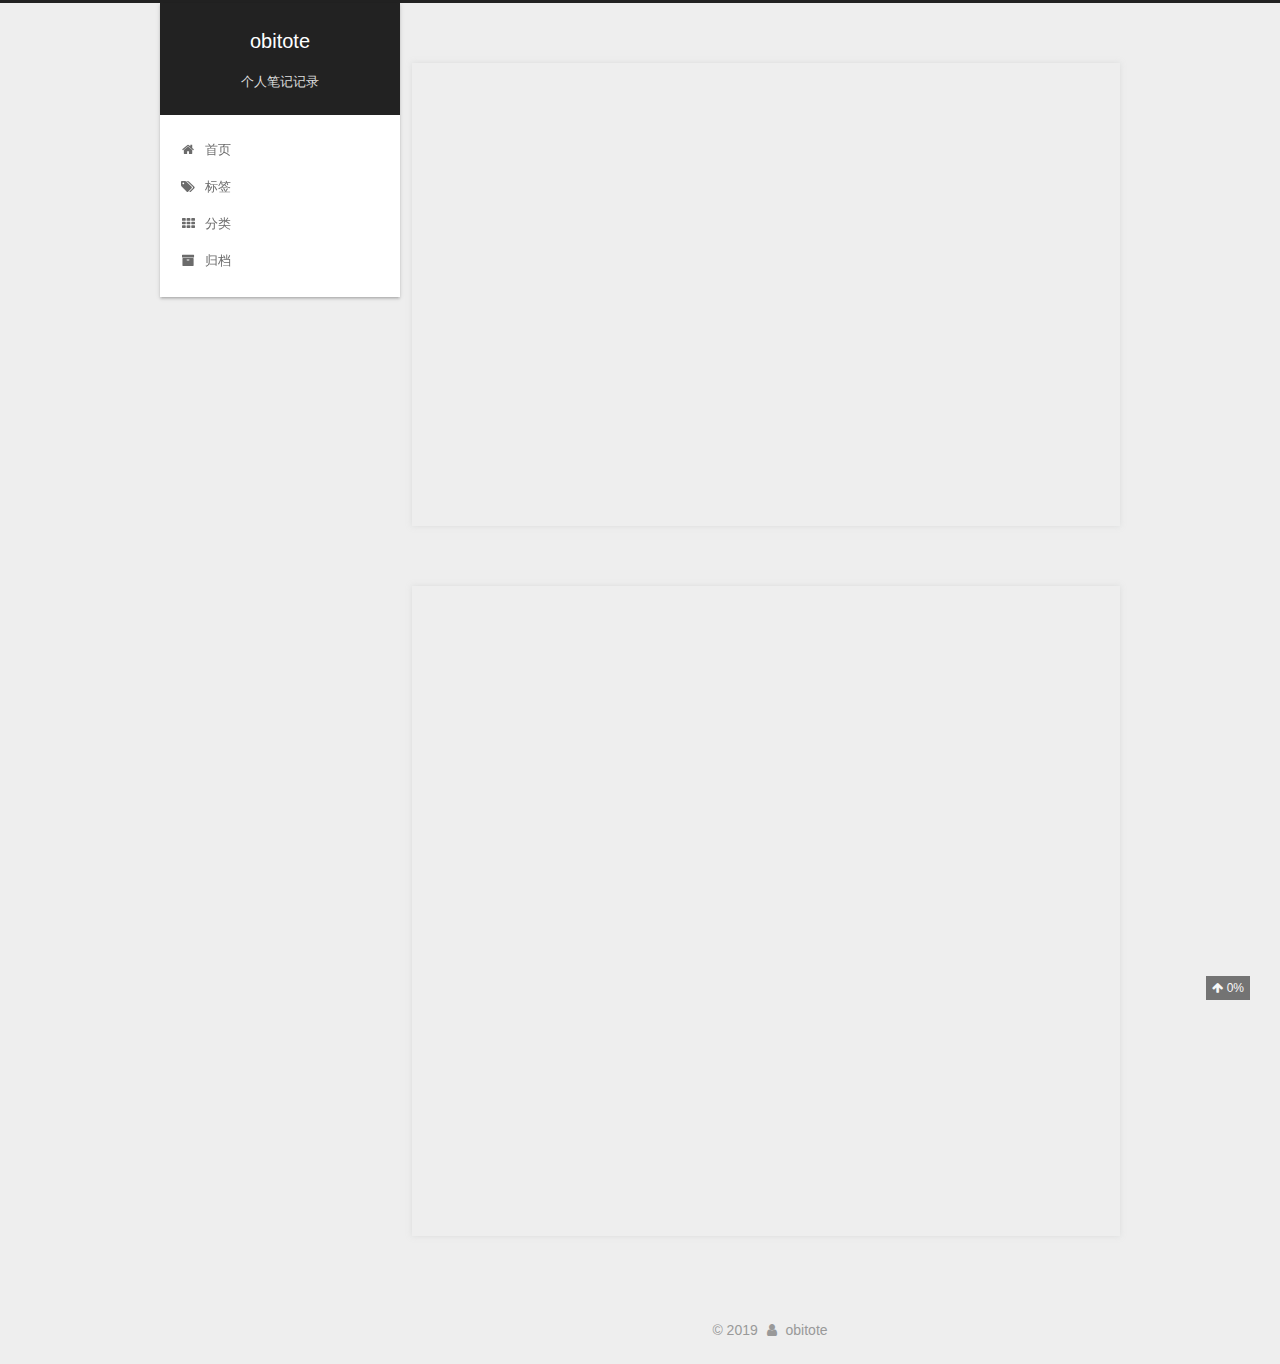
==== commit 73e162b1: "Site updated: 2019-10-08 00:31:10" ====
--- a/index.html
+++ b/index.html
@@ -341,252 +341,14 @@
 
       
         
-          
-            <h2 id="简介"><a href="#简介" class="headerlink" title="简介"></a>简介</h2><h3 id="Linux-容器技术-VS-虚拟机"><a href="#Linux-容器技术-VS-虚拟机" class="headerlink" title="Linux 容器技术 VS 虚拟机"></a>Linux 容器技术 VS 虚拟机</h3><div align="center"><img width="70%" height="70%" src="https://user-images.githubusercontent.com/31856303/66301107-12367300-e929-11e9-8061-cd8a0aae9e0c.jpg"></div>
-
-<ul>
-<li>使用场景</li>
-</ul>
-<ol>
-<li>使用 Docker 容器开发、测试、部署服务</li>
-<li>创建隔离的运行环境</li>
-<li>搭建测试环境</li>
-<li>构建多用户的平台即服务(PaaS)基础设施</li>
-<li>提供软件即服务(SaaS)应用程序</li>
-<li>高性能、超大规模的宿主机部署</li>
-</ol>
-<h3 id="基本组成"><a href="#基本组成" class="headerlink" title="基本组成"></a>基本组成</h3><div align="center"><img width="70%" height="70%" src="https://user-images.githubusercontent.com/31856303/66301144-267a7000-e929-11e9-8bcb-5ac5e6bf34a9.jpg"></div>
-
-<ol>
-<li>Docker 客户端/守护进程<ul>
-<li>C/S 架构</li>
-<li>本地/远程</li>
-</ul>
-</li>
-<li>Docker Image 镜像<ul>
-<li>层叠的只读文件系统：<ul>
-<li>最低端是引导系统：bootfs，当容器启动后，将被移植到内存中，而引导系统会被卸载，</li>
-<li>rootfs文件系统，只读状态，最底部的镜像被称为基础镜像</li>
-</ul>
-</li>
-<li>联合加载（union mount）：将各层系统叠加到一起</li>
-</ul>
-</li>
-</ol>
-<div align="center"><img width="40%" height="40%" src="https://user-images.githubusercontent.com/31856303/66301164-3003d800-e929-11e9-9f18-cb51b9c4a560.jpg"></div>
-
-<ol start="3">
-<li>Docker Container 容器<ul>
-<li>通过镜像启动</li>
-<li>启动和执行阶段</li>
-<li><strong>写时复制</strong>（copy on write）</li>
-</ul>
-</li>
-</ol>
-<ul>
-<li><strong>可写层</strong>是可读写的，<strong>可写层</strong>以下是只读层</li>
-</ul>
-<div align="center"><img width="30%" height="30%" src="https://user-images.githubusercontent.com/31856303/66301187-3c883080-e929-11e9-8c18-34344ed4a7f4.jpg"></div>
-
-<ol start="4">
-<li>Docker Registry 仓库<ul>
-<li>公有</li>
-<li>私有</li>
-<li>Docker Hub</li>
-</ul>
-</li>
-</ol>
-<h3 id="Docker-容器相关技术"><a href="#Docker-容器相关技术" class="headerlink" title="Docker 容器相关技术"></a>Docker 容器相关技术</h3><p>Docker 依赖的 Linux 内核特性：2个</p>
-<ol>
-<li>Namespaces 命名空间，用于隔离资源</li>
-<li>Control groups 控制组，用于隔离资源的管理，分配<h4 id="Namespaces-命名空间"><a href="#Namespaces-命名空间" class="headerlink" title="Namespaces 命名空间"></a>Namespaces 命名空间</h4></li>
-</ol>
-<ul>
-<li>编程语言中：封装的概念 -&gt; 代码的隔离</li>
-<li>操作系统中：系统资源的隔离，进程、网络、文件系统</li>
-</ul>
-<ol>
-<li>PID (Process ID)：进程隔离</li>
-<li>NET (Network)：管理网络接口</li>
-<li>IPC (InterProcess Comminication)：管理跨进程通信的访问</li>
-<li>MNT (Mount)：管理挂载点</li>
-<li>UTS (Unix TimeSharing System)：隔离内核和版本标识<h4 id="Control-groups-控制组"><a href="#Control-groups-控制组" class="headerlink" title="Control groups 控制组"></a>Control groups 控制组</h4></li>
-<li>资源管理</li>
-<li>优先级设定</li>
-<li>资源计量</li>
-<li>资源控制<h4 id="Docker-容器的能力"><a href="#Docker-容器的能力" class="headerlink" title="Docker 容器的能力"></a>Docker 容器的能力</h4></li>
-</ol>
-<ul>
-<li>文件系统隔离：每个容器都有自己的 root 文件系统</li>
-<li>进程隔离：每个容器都运行再自己的进程环境中</li>
-<li>网络隔离：容器间的虚拟网络接口和 IP 地址都是分开的</li>
-<li>资源隔离和分组：使用 cgroups 将 CPU 和内存之类的资源独立分配给每一个 Docker 容器</li>
-</ul>
-<h3 id="安装与配置"><a href="#安装与配置" class="headerlink" title="安装与配置"></a>安装与配置</h3><h4 id="在-Ubuntu-中安装"><a href="#在-Ubuntu-中安装" class="headerlink" title="在 Ubuntu 中安装"></a>在 Ubuntu 中安装</h4><ol>
-<li>安装前检测<ol>
-<li>内核版本：<code>uname -a</code></li>
-<li>Device Mapper 存储驱动：<code>ls -l /sys/class/misc/device-mapper</code> （只有存在这个文件就行）</li>
-</ol>
-</li>
-<li>安装 Ubuntu 维护的版本：<ol>
-<li><code>sudo apt-get install docker.io</code></li>
-<li><code>source /etc/bash_completion.d/docker.io</code></li>
-<li>查看安装的版本：<code>sudo docker.io version</code></li>
-</ol>
-</li>
-<li>安装 Docker 维护的版本<ol>
-<li><code>sudo apt-get install -y curl</code></li>
-<li><code>curl -sSL https://get.docker.com/ubuntu/ |sudo sh</code> </li>
-<li>查看版本：<code>sudo docker version</code></li>
-</ol>
-</li>
-<li>为了避免每次都使用 <code>sudo</code>，可以添加非 root 用户组<ol>
-<li><code>sudo groupadd docker</code></li>
-<li><code>sudo gpasswd -a [你的用户名] docker</code></li>
-<li><code>sudo service docker restart</code></li>
-<li>注销系统后重新启动就行了<h4 id="在-WSL-2-中安装"><a href="#在-WSL-2-中安装" class="headerlink" title="在 WSL 2 中安装"></a>在 WSL 2 中安装</h4></li>
-</ol>
-</li>
-<li><code>curl -fsSL https://get.docker.com -o get-docker.sh</code></li>
-<li><code>sudo sh get-docker.sh</code></li>
-<li><code>sudo service docker start</code></li>
-<li><code>sudo usermod -aG docker $USER</code></li>
-<li>重新登入 WSL 2 ，检测：<code>docker version</code></li>
-<li>测试安装是否正常：<code>docker run hello-world</code></li>
-</ol>
-<h2 id="Docker-的-C-S-模式"><a href="#Docker-的-C-S-模式" class="headerlink" title="Docker 的 C/S 模式"></a>Docker 的 C/S 模式</h2><h3 id="C-S-模式"><a href="#C-S-模式" class="headerlink" title="C/S 模式"></a>C/S 模式</h3><div align="center"><img width="60%" height="60%" src="https://user-images.githubusercontent.com/31856303/66301226-4ca01000-e929-11e9-9652-85d42a63a6ca.jpg"></div>
-
-<h3 id="Remote-API"><a href="#Remote-API" class="headerlink" title="Remote API"></a>Remote API</h3><ul>
-<li>使用 <code>docker version</code>，其中的 <code>Server API version</code> 就是 Remote API 的版本</li>
-<li>使用 <code>nc</code> 与 Docker Socket 进行连接：<ol>
-<li>使用 <code>-U</code> 指明使用的是 Socket</li>
-<li><code>nc -U /var/run/docker.sock</code></li>
-<li>输入：<code>GET /info HTTP/1.1</code></li>
-</ol>
-</li>
-</ul>
-<div align="center"><img width="60%" height="60%" src="https://user-images.githubusercontent.com/31856303/66301259-588bd200-e929-11e9-8dd6-676fb3e26159.jpg"></div>
-
-<h3 id="C-S-连接方式-socket"><a href="#C-S-连接方式-socket" class="headerlink" title="C/S 连接方式 - socket"></a>C/S 连接方式 - socket</h3><ul>
-<li><code>unix:///var/run/docker.sock</code>（默认）</li>
-<li><code>tcp://host:port</code></li>
-<li><code>fd://socketfd</code></li>
-</ul>
-<div align="center"><img width="60%" height="60%" src="https://user-images.githubusercontent.com/31856303/66301271-63466700-e929-11e9-9e17-03c4ae83b8cf.jpg"></div>
-
-<p>使用命令行的 docker 命令，实际上是使用客户端与守护进程进行交互</p>
-<h3 id="Docker-守护进程的配置和操作"><a href="#Docker-守护进程的配置和操作" class="headerlink" title="Docker 守护进程的配置和操作"></a>Docker 守护进程的配置和操作</h3><ul>
-<li>查看守护进程：<code>ps -ef | grep docker</code></li>
-<li>使用 <code>service</code> 命令管理<ul>
-<li><code>sudo service docker start</code></li>
-<li><code>sudo service docker stop</code></li>
-<li><code>sudo service docker restart</code></li>
-</ul>
-</li>
-<li>Docker 的启动选项：<code>docker -d [OPTIONS]</code>，（<code>-d</code> 表示以守护形式进行）</li>
-<li>启动配置文件：<code>/etc/default/docker</code><ol>
-<li>以 root 权限编辑：<code>sudo vim /etc/default/docker</code>，更改并保存</li>
-<li>重启服务：<code>sudo service docker restart</code></li>
-<li>使用 <code>Docker info</code> 查看编辑后的信息<h3 id="Docker-的远程访问-TODO"><a href="#Docker-的远程访问-TODO" class="headerlink" title="Docker 的远程访问  TODO"></a>Docker 的远程访问  TODO</h3><h4 id="环境准备"><a href="#环境准备" class="headerlink" title="环境准备"></a>环境准备</h4></li>
-</ol>
-</li>
-</ul>
-<ol>
-<li>第二台安装 Docker 的服务器</li>
-<li>修改 Docker 守护进程启动项，添加 label 选项，用来区别服务器</li>
-<li>保证 Client API 与 Server API 版本一致<h4 id="修改服务器端配置"><a href="#修改服务器端配置" class="headerlink" title="修改服务器端配置"></a>修改服务器端配置</h4>修改 Docker 守护进程启动选项<figure class="highlight sh"><table><tr><td class="gutter"><pre><span class="line">1</span><br><span class="line">2</span><br><span class="line">3</span><br><span class="line">4</span><br><span class="line">5</span><br></pre></td><td class="code"><pre><span class="line">-H      tcp://host:port</span><br><span class="line">        unix:///path/to/socket</span><br><span class="line">        fd://socketfd or fd://*</span><br><span class="line"><span class="comment"># 守护进程默认设置：</span></span><br><span class="line">-H unix:///var/run/docker.sock</span><br></pre></td></tr></table></figure>
-
-</li>
-</ol>
-<h4 id="修改客户端配置"><a href="#修改客户端配置" class="headerlink" title="修改客户端配置"></a>修改客户端配置</h4><ul>
-<li><p>修改 Docker 客户端命令选项</p>
-<figure class="highlight sh"><table><tr><td class="gutter"><pre><span class="line">1</span><br><span class="line">2</span><br><span class="line">3</span><br><span class="line">4</span><br><span class="line">5</span><br></pre></td><td class="code"><pre><span class="line">-H      tcp://host:port</span><br><span class="line">        unix:///path/to/socket</span><br><span class="line">        fd://socketfd or fd://*</span><br><span class="line"><span class="comment"># 守护进程默认设置：</span></span><br><span class="line">-H unix:///var/run/docker.sock</span><br></pre></td></tr></table></figure>
-</li>
-<li><p>使用环境变量 DOCKER_HOST</p>
-<figure class="highlight plain"><table><tr><td class="gutter"><pre><span class="line">1</span><br></pre></td><td class="code"><pre><span class="line">export DOCKER_HOST=&quot;tcp://10.211.55.5:2375&quot;</span><br></pre></td></tr></table></figure>
-
-</li>
-</ul>
-<h2 id="Docker-容器"><a href="#Docker-容器" class="headerlink" title="Docker 容器"></a>Docker 容器</h2><h3 id="容器的基本操作"><a href="#容器的基本操作" class="headerlink" title="容器的基本操作"></a>容器的基本操作</h3><ol>
-<li><p>单次启动容器：<code>docker run IMAGE [COMMAND] [ARG...]</code></p>
-</li>
-<li><p>启动交互式容器：<code>docker run -i -t IMAGE /bin/bash</code></p>
-<ul>
-<li><code>-i</code>：标准输入</li>
-<li><code>-t</code>：分配终端</li>
-</ul>
-</li>
-<li><p>查看容器：<code>docker ps [-a] [-l]</code></p>
-<ul>
-<li><code>-a</code>：列出所有容器</li>
-<li><code>-l</code>：列出最新创建的容器</li>
-</ul>
-</li>
-<li><p>查看容器具体信息：<code>docker inspect [容器ID / 容器名]</code></p>
-</li>
-<li><p>自定义容器名：<code>docker run -name=自定义名 -i -t IMAGE /bin/bash</code> -&gt; 方便查看该容器</p>
-</li>
-<li><p>重启启动停止的容器：<code>docker start [-i] 容器名</code></p>
-</li>
-<li><p>删除停止的容器：<code>docker rm [容器名]</code></p>
-<h3 id="守护式容器"><a href="#守护式容器" class="headerlink" title="守护式容器"></a>守护式容器</h3><h4 id="守护石容器概念"><a href="#守护石容器概念" class="headerlink" title="守护石容器概念"></a>守护石容器概念</h4></li>
-<li><p>能够长期运行</p>
-</li>
-<li><p>没有交互式会话</p>
-</li>
-<li><p>适合运行应用程序和服务</p>
-<h4 id="以守护形式运行容器"><a href="#以守护形式运行容器" class="headerlink" title="以守护形式运行容器"></a>以守护形式运行容器</h4></li>
-<li><p>启动：<code>docker run -i -t IMAGE /bin/bash</code></p>
-</li>
-<li><p>用：<code>Ctrl + P</code> 和 <code>Ctrl + Q</code> 退出 bash</p>
-</li>
-<li><p>附加到运行中的容器：`docker attach 容器ID／容器名</p>
-<h4 id="以守护形式启动容器"><a href="#以守护形式启动容器" class="headerlink" title="以守护形式启动容器"></a>以守护形式启动容器</h4></li>
-<li><p>创建：<code>docker run -d IMAGE [COMMAND] [ARG...]</code> ，其中 <code>-d</code> 表示以后台的方式启动执行 COMMAND，当 COMMAND 结束时，命令也停止</p>
-</li>
-<li><p>查看容器中内部的运行情况：日志：<code>docker logs [-f] [-t] [-tail] 容器名</code></p>
-<ul>
-<li><code>-f</code> <code>--follows=true|false</code> ，默认为 <code>false</code> ：一直跟踪命令变化并返回结果</li>
-<li><code>-t</code> <code>--timestamps=true|false</code> ，默认为 <code>false</code>：在返回的结果时加上时间戳</li>
-<li><code>--tail = &quot;all&quot;</code> ：日志尾部，默认为 <code>all</code>，为 <code>0</code> 时表示最新的日志<figure class="highlight shell"><table><tr><td class="gutter"><pre><span class="line">1</span><br><span class="line">2</span><br></pre></td><td class="code"><pre><span class="line"><span class="meta">$</span><span class="bash"> docker run --name dc1 -d ubuntu /bin/sh -c <span class="string">"while true; do echo hello World; sleep 1; done"</span></span></span><br><span class="line"><span class="meta">$</span><span class="bash"> docker logs -ft --tail 0 dc1</span></span><br></pre></td></tr></table></figure>
-</li>
-</ul>
-</li>
-<li><p>查看容器内的进程：<code>docker top 容器名</code></p>
-</li>
-<li><p>在运行中的容器内启动新进程：<code>docker exec [-d] [-i] [-t] 容器名 [COMMAND] [ARG...]</code></p>
-<h4 id="停止守护形式"><a href="#停止守护形式" class="headerlink" title="停止守护形式"></a>停止守护形式</h4></li>
-<li><p><code>docker stop 容器名</code>：发送信号给容器，等待容器的停止</p>
-</li>
-<li><p><code>docker kill 容器名</code>：直接停止容器</p>
-<h3 id="在容器中部署静态网站"><a href="#在容器中部署静态网站" class="headerlink" title="在容器中部署静态网站"></a>在容器中部署静态网站</h3><h4 id="设置容器的端口映射"><a href="#设置容器的端口映射" class="headerlink" title="设置容器的端口映射"></a>设置容器的端口映射</h4></li>
-<li><p>设置容器的端口映射：<code>run [-P] [-p]</code></p>
-</li>
-</ol>
-<ul>
-<li><code>-P</code> <code>--publish-all=true|false</code>，默认是 <code>false</code>：将容器暴露的所有端口进行映射：<code>docker run -P -i -t ubuntu /bin/bash</code></li>
-<li><code>-p</code> <code>--publish=[]</code>：指定要映射的端口<ul>
-<li>containerPort：<code>docker run -p 80 -i -t ubuntu /bin/bash</code>（只指定容器端口，宿主机的端口是随机映射的）</li>
-<li>hostPort:containerPort：<code>docker run -p 8080:80 -i -t ubuntu /bin/bash</code>（同时指定宿主机端口和容器端口，一一对应）</li>
-<li>ip::containerPort：<code>docker run -p 0.0.0.0:80 -i -t ubuntu /bin/bash</code>（同时指定 IP 端口和容器端口）</li>
-<li>ip:hostPort:containerPort：<code>docker run -p 0.0.0.0:8080:80 -i -t ubuntu /bin/bash</code>（同时指定 IP 端口、宿主机端口和容器端口）<h4 id="Nginx-部署流程"><a href="#Nginx-部署流程" class="headerlink" title="Nginx 部署流程"></a>Nginx 部署流程</h4></li>
-</ul>
-</li>
-</ul>
-<ol>
-<li>创建映射 80 端口的交互式容器</li>
-<li>安装 Nginx</li>
-<li>安装文件编辑器 vim</li>
-<li>修改静态页面</li>
-<li>修改 Nginx 配置文件</li>
-<li>运行 Nginx</li>
-<li>验证网站访问<figure class="highlight bash"><table><tr><td class="gutter"><pre><span class="line">1</span><br><span class="line">2</span><br><span class="line">3</span><br><span class="line">4</span><br><span class="line">5</span><br><span class="line">6</span><br><span class="line">7</span><br><span class="line">8</span><br><span class="line">9</span><br><span class="line">10</span><br><span class="line">11</span><br><span class="line">12</span><br><span class="line">13</span><br><span class="line">14</span><br><span class="line">15</span><br><span class="line">16</span><br><span class="line">17</span><br><span class="line">18</span><br><span class="line">19</span><br><span class="line">20</span><br><span class="line">21</span><br><span class="line">22</span><br><span class="line">23</span><br><span class="line">24</span><br><span class="line">25</span><br><span class="line">26</span><br><span class="line">27</span><br><span class="line">28</span><br><span class="line">29</span><br><span class="line">30</span><br><span class="line">31</span><br><span class="line">32</span><br><span class="line">33</span><br><span class="line">34</span><br><span class="line">35</span><br><span class="line">36</span><br><span class="line">37</span><br><span class="line">38</span><br><span class="line">39</span><br><span class="line">40</span><br><span class="line">41</span><br><span class="line">42</span><br><span class="line">43</span><br><span class="line">44</span><br><span class="line">45</span><br><span class="line">46</span><br><span class="line">47</span><br><span class="line">48</span><br><span class="line">49</span><br><span class="line">50</span><br><span class="line">51</span><br><span class="line">52</span><br><span class="line">53</span><br><span class="line">54</span><br><span class="line">55</span><br><span class="line">56</span><br><span class="line">57</span><br><span class="line">58</span><br><span class="line">59</span><br><span class="line">60</span><br><span class="line">61</span><br><span class="line">62</span><br><span class="line">63</span><br></pre></td><td class="code"><pre><span class="line">docker run -p 80 --name web -i -t ubuntu /bin/bash</span><br><span class="line">apt-get update </span><br><span class="line">apt-get install -y vim</span><br><span class="line"></span><br><span class="line"><span class="comment"># 更换源</span></span><br><span class="line">vim /etc/apt/sources.list</span><br><span class="line"><span class="comment"># sources.list</span></span><br><span class="line"><span class="comment"># 将原有内容删除，并替换为以下的阿里源</span></span><br><span class="line">deb http://mirrors.aliyun.com/ubuntu/ trusty main multiverse restricted universe</span><br><span class="line">deb http://mirrors.aliyun.com/ubuntu/ trusty-backports main multiverse restricted universe</span><br><span class="line">deb http://mirrors.aliyun.com/ubuntu/ trusty-proposed main multiverse restricted universe</span><br><span class="line">deb http://mirrors.aliyun.com/ubuntu/ trusty-security main multiverse restricted universe</span><br><span class="line">deb http://mirrors.aliyun.com/ubuntu/ trusty-updates main multiverse restricted universe</span><br><span class="line">deb-src http://mirrors.aliyun.com/ubuntu/ trusty main multiverse restricted universe</span><br><span class="line">deb-src http://mirrors.aliyun.com/ubuntu/ trusty-backports main multiverse restricted universe</span><br><span class="line">deb-src http://mirrors.aliyun.com/ubuntu/ trusty-proposed main multiverse restricted universe</span><br><span class="line">deb-src http://mirrors.aliyun.com/ubuntu/ trusty-security main multiverse restricted universe</span><br><span class="line">deb-src http://mirrors.aliyun.com/ubuntu/ trusty-updates main multiverse restricted universe</span><br><span class="line"></span><br><span class="line">apt-get clean</span><br><span class="line">apt-get update</span><br><span class="line"></span><br><span class="line"><span class="comment"># 安装</span></span><br><span class="line">apt-get install -y nginx</span><br><span class="line"></span><br><span class="line"></span><br><span class="line">mkdir -p /var/www/html</span><br><span class="line"><span class="built_in">cd</span> /var/www/html</span><br><span class="line">vim index.html</span><br><span class="line"></span><br><span class="line"><span class="comment"># index.html</span></span><br><span class="line"><span class="comment">#&lt;html&gt;</span></span><br><span class="line"><span class="comment">#&lt;head&gt;</span></span><br><span class="line"><span class="comment">#  &lt;title&gt;Nginx in Docker&lt;/title&gt;</span></span><br><span class="line"><span class="comment">#&lt;head&gt;</span></span><br><span class="line"><span class="comment">#&lt;body&gt;</span></span><br><span class="line"><span class="comment">#  &lt;h1&gt;Hello, I'm website in Docker!&lt;/h1&gt;</span></span><br><span class="line"><span class="comment">#&lt;/body&gt;</span></span><br><span class="line"><span class="comment">#&lt;/html&gt;</span></span><br><span class="line"></span><br><span class="line"><span class="comment"># 配置 nginx 文件</span></span><br><span class="line">whereis nginx</span><br><span class="line">vim /etc/ngnix/sites-enabled/default</span><br><span class="line"><span class="comment"># 将 root 值修改为刚才建立的静态网站位置，保存并退出</span></span><br><span class="line">root /var/www/html;</span><br><span class="line"></span><br><span class="line"><span class="built_in">cd</span> /</span><br><span class="line">nginx</span><br><span class="line">ps -ef  <span class="comment"># 查看当前进程</span></span><br><span class="line">Ctrl + P 、 Ctrl + Q  <span class="comment"># 后台运行</span></span><br><span class="line"></span><br><span class="line"><span class="comment"># 验证网站是否可访问</span></span><br><span class="line">docker port web  <span class="comment"># 查看端口情况</span></span><br><span class="line">curl http://127.0.0.1:端口号  <span class="comment"># 能返回网页内容说明部署成功</span></span><br><span class="line"></span><br><span class="line"><span class="comment"># 也可以在浏览器中输入：http://127.0.0.1:32769 进行访问</span></span><br><span class="line"><span class="comment"># 然而网站是在 WSL 2 部署的，要用网页访问也是在 WSL 2 中的浏览器，使用 Win 10 浏览器是无法访问的</span></span><br><span class="line"></span><br><span class="line"><span class="comment"># 也可以使用容器的 IP 地址来访问，不需要指定端口号</span></span><br><span class="line">docker inspect web</span><br><span class="line"><span class="comment"># 查看 "IPAddress": "172.17.0.2"</span></span><br><span class="line">curl http://172.17.0.2</span><br><span class="line"><span class="comment"># 也可以在网页中输入 http://172.17.0.2 进行访问</span></span><br></pre></td></tr></table></figure>
-
-</li>
-</ol>
-<p>使用 <code>docker stop web</code> 后重新 <code>docker start -i web</code> 后 nginx 服务已经不在了，这时使用 <code>Ctrl + P</code> 、 <code>Ctrl + Q</code> 退出后使用 <code>docker exec web nginx</code>，但是使用 <code>curl http://172.17.0.2</code> 访问网页后就不行了，使用 <code>docker inspect web</code> 查看后<strong>发现 docker 的 IP 地址发生了变化，映射的端口也不一样了</strong></p>
-
-          
+          <h2 id="简介"><a href="#简介" class="headerlink" title="简介"></a>简介</h2><h3 id="Linux-容器技术-VS-虚拟机"><a href="#Linux-容器技术-VS-虚拟机" class="headerlink" title="Linux 容器技术 VS 虚拟机"></a>Linux 容器技术 VS 虚拟机</h3><div align="center"><img width="70%" height="70%" src="https://user-images.githubusercontent.com/31856303/66301107-12367300-e929-11e9-8061-cd8a0aae9e0c.jpg"></div>
+          <!--noindex-->
+          <div class="post-button text-center">
+            <a class="btn" href="/2019/10/07/Docker/#more" rel="contents">
+              阅读全文 &raquo;
+            </a>
+          </div>
+          <!--/noindex-->
         
       
     </div>
--- a/css/main.css
+++ b/css/main.css
@@ -1826,7 +1826,7 @@
   width: 4px;
   height: 4px;
   border-radius: 50%;
-  background: #115cb6;
+  background: #d49a1c;
 }
 .links-of-blogroll {
   font-size: 13px;
